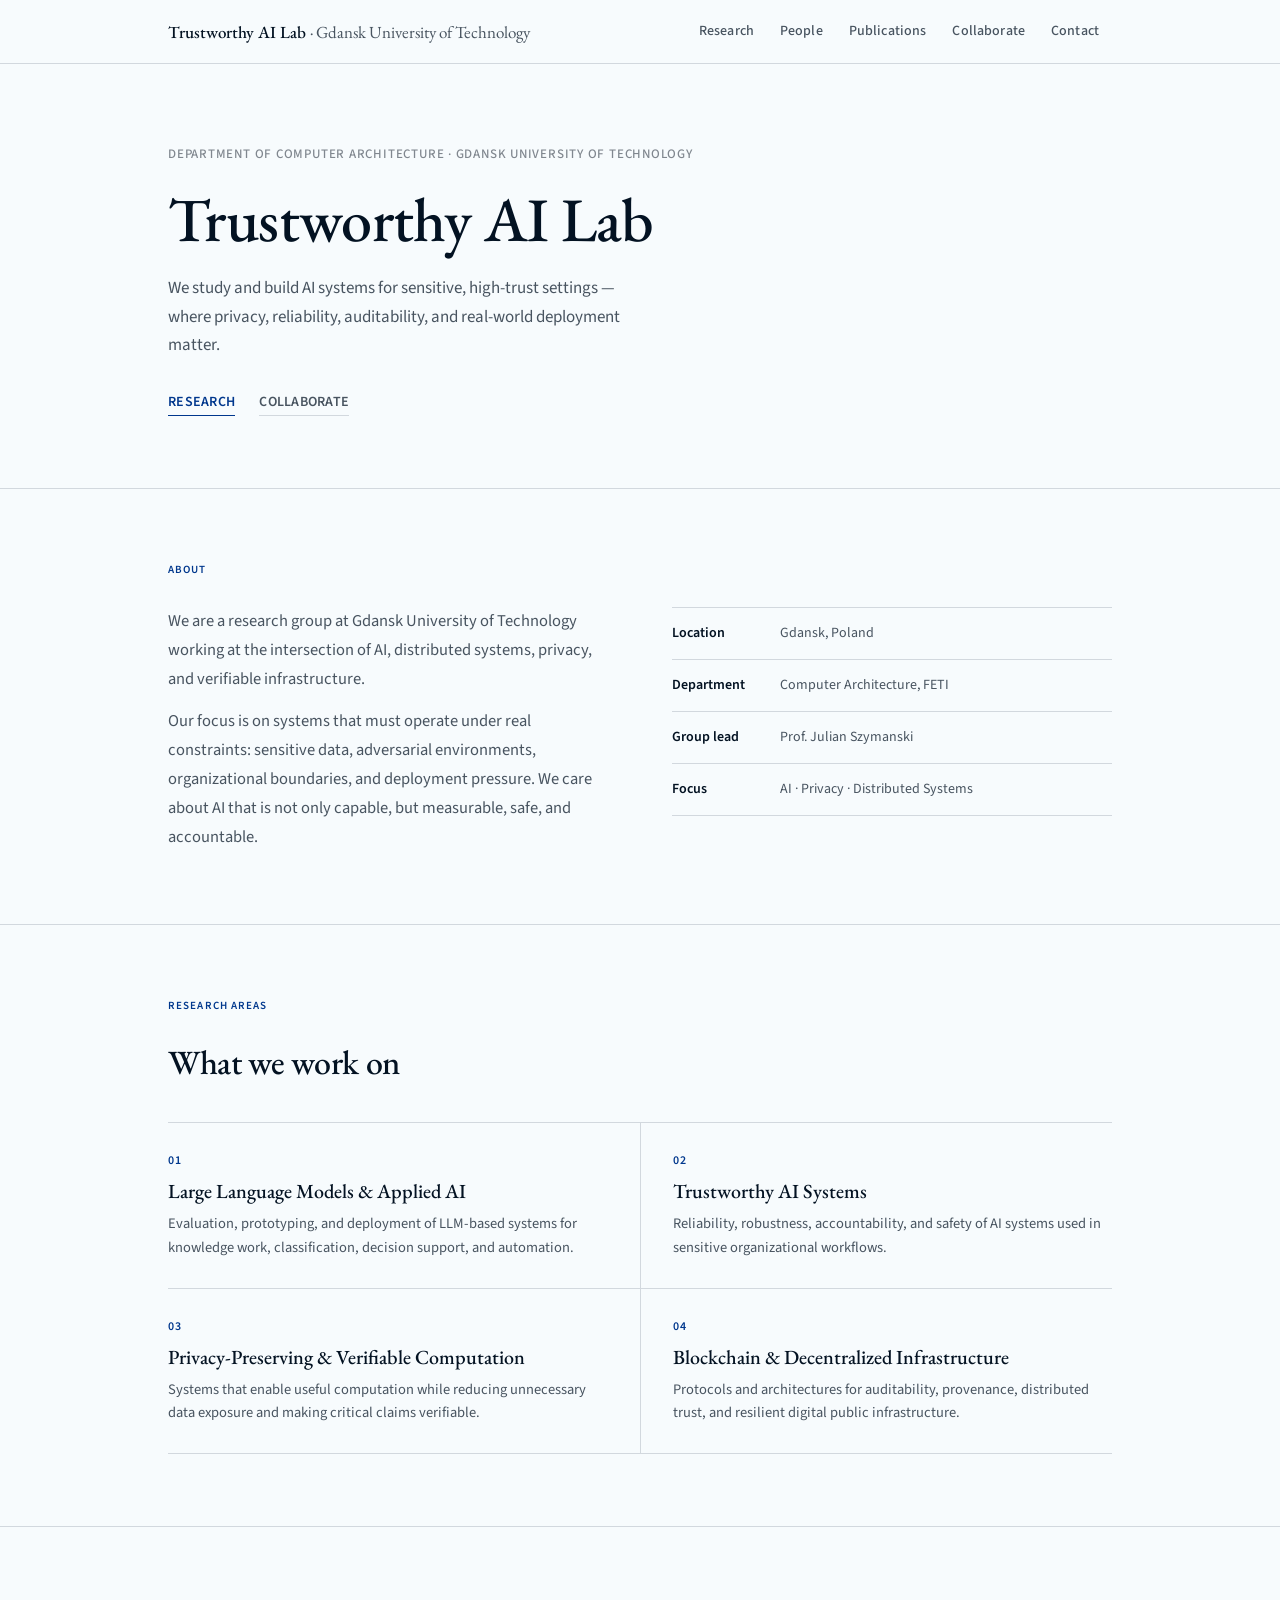
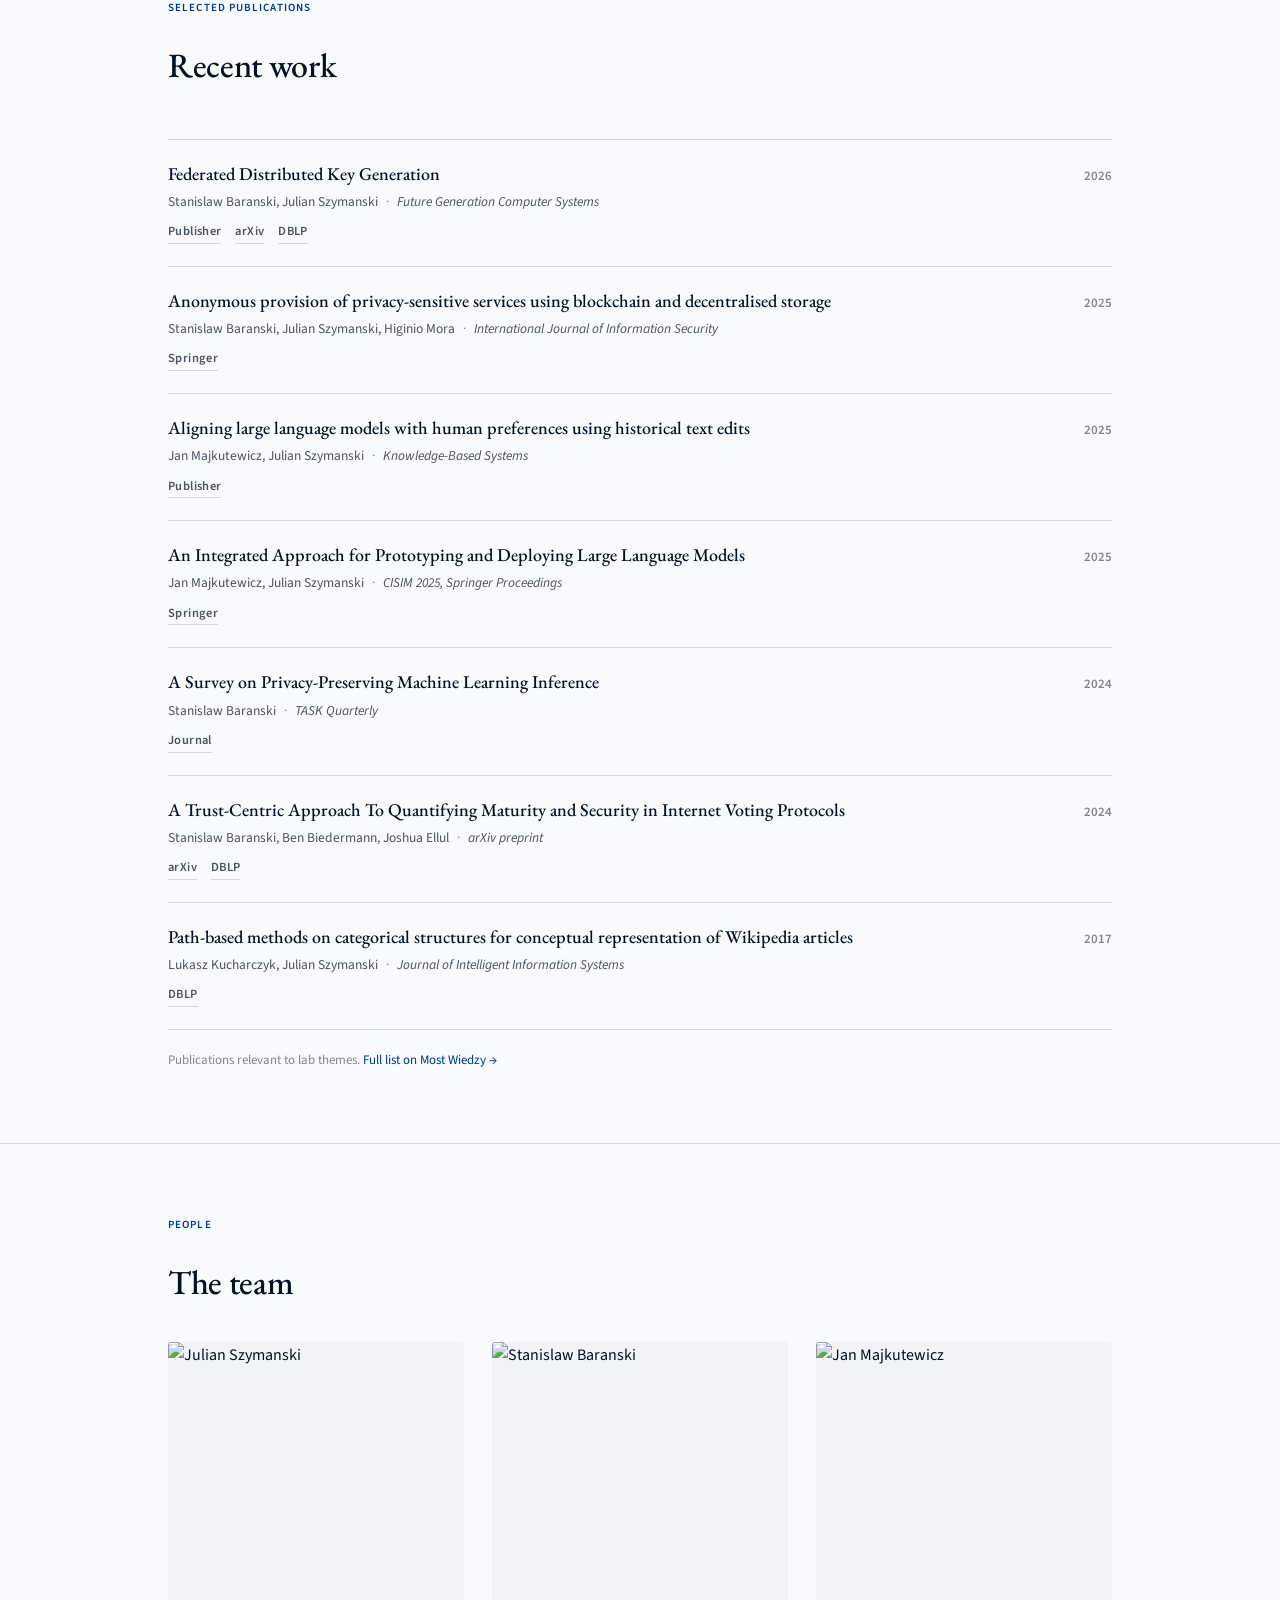
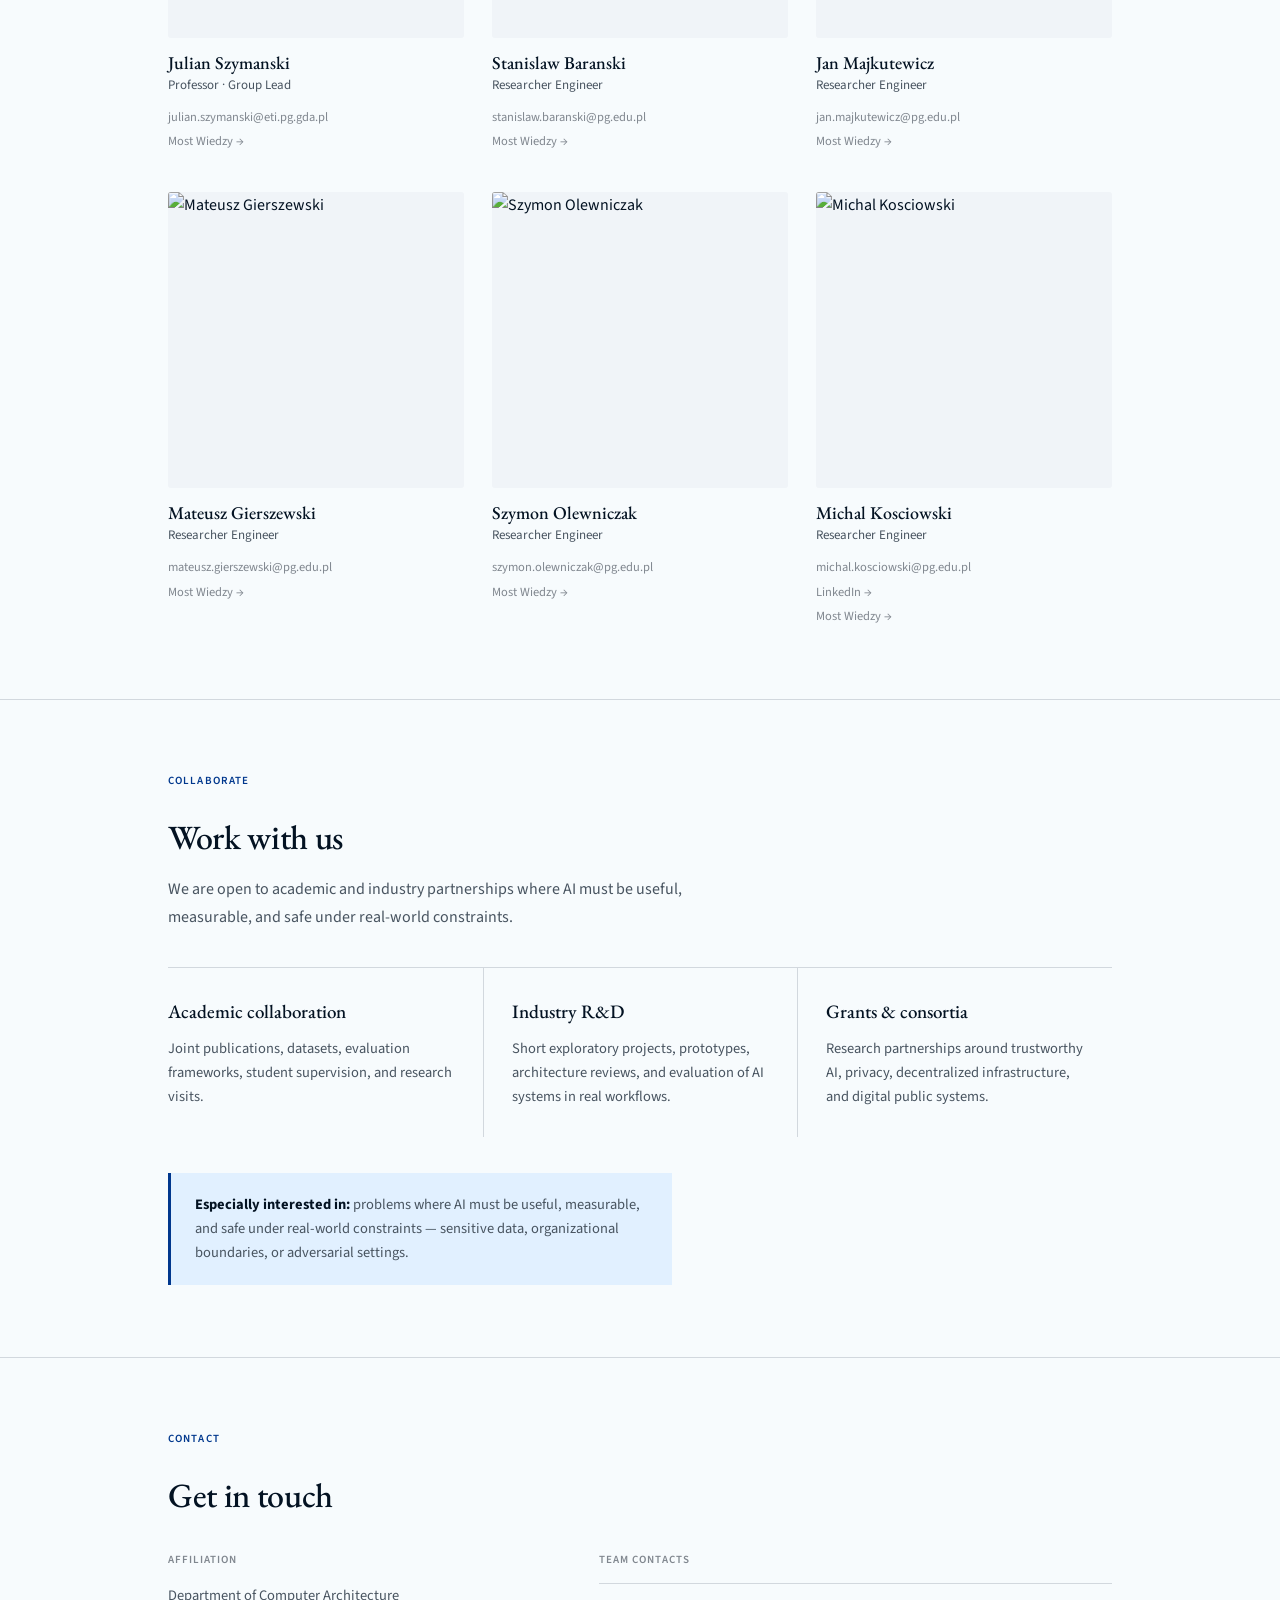
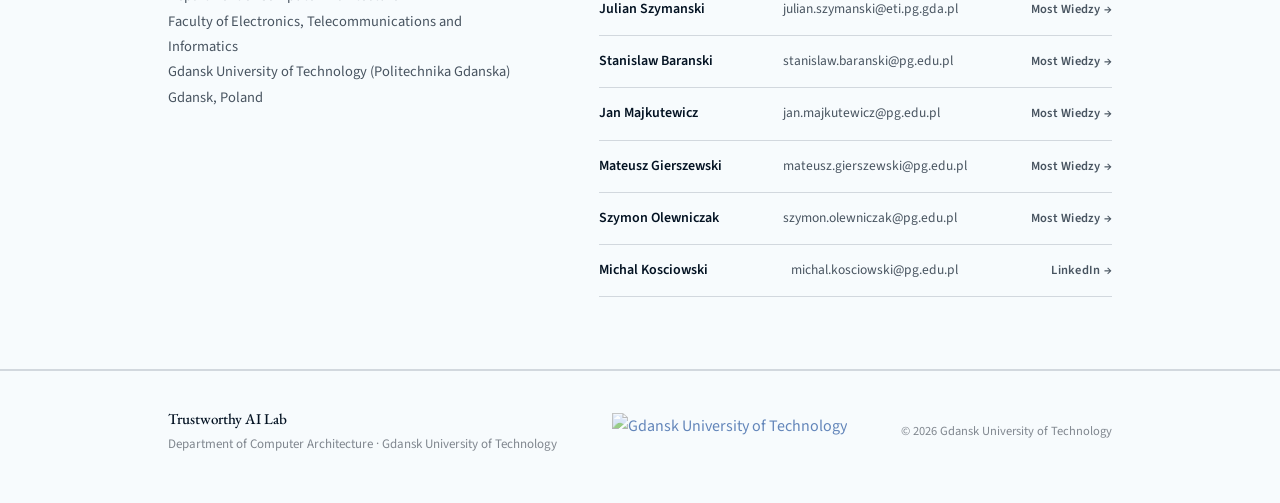
==== index.html @ 1284d983 "MK - added most wiedzy and removed link to toher publications" ====
<!DOCTYPE html>
<html lang="en">
<head>
  <meta charset="utf-8" />
  <meta name="viewport" content="width=device-width, initial-scale=1" />
  <title>Trustworthy AI Lab — Gdansk University of Technology</title>
  <meta name="description" content="Trustworthy AI Lab at Gdansk University of Technology. Research in trustworthy AI systems, large language models, privacy-preserving computation, and decentralized infrastructure." />
  <link rel="preconnect" href="https://fonts.googleapis.com" />
  <link rel="preconnect" href="https://fonts.gstatic.com" crossorigin />
  <link href="https://fonts.googleapis.com/css2?family=EB+Garamond:ital,wght@0,400;0,500;0,600;1,400&family=Source+Sans+3:wght@400;500;600&display=swap" rel="stylesheet" />
  <style>
    :root {
      --bg:        oklch(98.5% 0.005 245);
      --bg-alt:    oklch(96.5% 0.007 245);
      --text:      oklch(18%  0.04  250);
      --muted:     oklch(44%  0.025 250);
      --faint:     oklch(62%  0.015 250);
      --rule:      oklch(88%  0.010 245);
      --accent:    oklch(36%  0.16  255);
      --accent-lt: oklch(95%  0.03  255);
      --serif:  'EB Garamond', Georgia, serif;
      --sans:   'Source Sans 3', system-ui, sans-serif;
      --max-w: 1040px;
      --pad-x: clamp(20px, 5vw, 48px);
      --sec-gap: 72px;
    }
    *, *::before, *::after { box-sizing: border-box; margin: 0; padding: 0; }
    html { scroll-behavior: smooth; }
    body {
      font-family: var(--sans);
      font-size: 16px;
      line-height: 1.65;
      color: var(--text);
      background: var(--bg);
      -webkit-font-smoothing: antialiased;
    }
    img { display: block; max-width: 100%; }
    a { color: var(--accent); text-decoration: none; }
    a:hover { text-decoration: underline; text-underline-offset: 3px; }

    .wrap {
      max-width: var(--max-w);
      margin: 0 auto;
      padding: 0 var(--pad-x);
    }

    /* NAV */
    .site-nav {
      position: sticky;
      top: 0;
      z-index: 100;
      background: color-mix(in oklch, var(--bg) 92%, transparent);
      backdrop-filter: blur(8px);
      border-bottom: 1px solid var(--rule);
    }
    .site-nav .wrap {
      display: flex;
      align-items: center;
      justify-content: space-between;
      padding-top: 14px;
      padding-bottom: 14px;
      gap: 24px;
    }
    .nav-brand {
      font-family: var(--serif);
      font-size: 17px;
      font-weight: 500;
      color: var(--text);
      white-space: nowrap;
      flex-shrink: 0;
    }
    .nav-brand span { color: var(--muted); font-weight: 400; }
    .nav-links {
      display: flex;
      gap: 0;
      list-style: none;
    }
    .nav-links a {
      font-size: 14px;
      font-weight: 500;
      color: var(--muted);
      padding: 6px 13px;
      display: block;
      letter-spacing: 0.01em;
      transition: color 0.1s;
    }
    .nav-links a:hover { color: var(--text); text-decoration: none; }
    @media (max-width: 720px) { .nav-links { display: none; } }

    /* HERO */
    .hero {
      padding: 80px 0 72px;
      border-bottom: 1px solid var(--rule);
    }
    .hero-affil {
      font-size: 13px;
      font-weight: 500;
      letter-spacing: 0.06em;
      text-transform: uppercase;
      color: var(--faint);
      margin-bottom: 20px;
    }
    .hero-title {
      font-family: var(--serif);
      font-size: clamp(38px, 5.5vw, 62px);
      font-weight: 500;
      line-height: 1.08;
      letter-spacing: -0.01em;
      color: var(--text);
      margin-bottom: 22px;
      max-width: 16ch;
    }
    .hero-sub {
      font-size: 17px;
      line-height: 1.65;
      color: var(--muted);
      max-width: 58ch;
      margin-bottom: 32px;
    }
    .hero-cta { display: flex; gap: 24px; align-items: center; flex-wrap: wrap; }
    .cta-link {
      font-size: 14px;
      font-weight: 600;
      letter-spacing: 0.02em;
      color: var(--accent);
      text-transform: uppercase;
      border-bottom: 1.5px solid var(--accent);
      padding-bottom: 1px;
      transition: opacity 0.1s;
    }
    .cta-link:hover { opacity: 0.7; text-decoration: none; }
    .cta-link.secondary { color: var(--muted); border-color: var(--rule); }
    .cta-link.secondary:hover { color: var(--text); opacity: 1; }

    /* SECTIONS */
    section { padding: var(--sec-gap) 0; border-bottom: 1px solid var(--rule); }
    .section-label {
      font-size: 11px;
      font-weight: 600;
      letter-spacing: 0.10em;
      text-transform: uppercase;
      color: var(--accent);
      margin-bottom: 28px;
    }
    h2 {
      font-family: var(--serif);
      font-size: clamp(26px, 3vw, 34px);
      font-weight: 500;
      line-height: 1.15;
      letter-spacing: -0.01em;
      color: var(--text);
      margin-bottom: 18px;
    }
    .section-body {
      font-size: 16px;
      color: var(--muted);
      max-width: 66ch;
      line-height: 1.75;
    }

    /* ABOUT */
    .about-grid {
      display: grid;
      grid-template-columns: 1fr 1fr;
      gap: 48px 64px;
      align-items: start;
    }
    @media (max-width: 680px) { .about-grid { grid-template-columns: 1fr; gap: 32px; } }
    .about-text p { font-size: 16.5px; line-height: 1.75; color: var(--muted); }
    .about-text p + p { margin-top: 14px; }
    .about-meta-item {
      padding: 14px 0;
      border-top: 1px solid var(--rule);
      font-size: 14px;
      color: var(--muted);
      display: flex;
      gap: 12px;
    }
    .about-meta-item:last-child { border-bottom: 1px solid var(--rule); }
    .about-meta-label { font-weight: 600; color: var(--text); min-width: 96px; flex-shrink: 0; }

    /* RESEARCH */
    .research-areas {
      display: grid;
      grid-template-columns: 1fr 1fr;
      gap: 0;
      margin-top: 40px;
      border-top: 1px solid var(--rule);
    }
    @media (max-width: 640px) { .research-areas { grid-template-columns: 1fr; } }
    .area-item {
      padding: 28px 32px 28px 0;
      border-bottom: 1px solid var(--rule);
    }
    .research-areas .area-item:nth-child(even) {
      padding-left: 32px;
      padding-right: 0;
      border-left: 1px solid var(--rule);
    }
    @media (max-width: 640px) {
      .research-areas .area-item:nth-child(even) { padding-left: 0; border-left: none; }
    }
    .area-num { font-size: 12px; font-weight: 600; color: var(--accent); letter-spacing: 0.06em; margin-bottom: 8px; }
    .area-title {
      font-family: var(--serif);
      font-size: 20px;
      font-weight: 500;
      color: var(--text);
      margin-bottom: 8px;
      line-height: 1.25;
    }
    .area-desc { font-size: 14.5px; color: var(--muted); line-height: 1.65; }

    /* PUBLICATIONS */
    .pub-header {
      display: flex;
      align-items: baseline;
      justify-content: space-between;
      gap: 16px;
      margin-bottom: 36px;
      flex-wrap: wrap;
    }
    .pub-view-all { font-size: 13px; font-weight: 600; color: var(--accent); letter-spacing: 0.02em; white-space: nowrap; }
    .pub-list { list-style: none; }
    .pub-entry {
      padding: 22px 0;
      border-top: 1px solid var(--rule);
      display: grid;
      grid-template-columns: 1fr auto;
      gap: 12px 32px;
      align-items: start;
    }
    .pub-entry:last-child { border-bottom: 1px solid var(--rule); }
    .pub-title-link {
      font-family: var(--serif);
      font-size: 18px;
      font-weight: 500;
      color: var(--text);
      line-height: 1.35;
      display: block;
      margin-bottom: 5px;
    }
    .pub-title-link:hover { color: var(--accent); text-decoration: none; }
    .pub-meta { font-size: 13.5px; color: var(--muted); margin-bottom: 8px; }
    .pub-venue { font-style: italic; }
    .pub-sep { margin: 0 5px; color: var(--faint); }
    .pub-links-row { display: flex; gap: 14px; flex-wrap: wrap; }
    .pub-link {
      font-size: 12.5px;
      font-weight: 600;
      color: var(--muted);
      letter-spacing: 0.03em;
      border-bottom: 1px solid var(--rule);
      padding-bottom: 1px;
      transition: color 0.1s, border-color 0.1s;
    }
    .pub-link:hover { color: var(--accent); border-color: var(--accent); text-decoration: none; }
    .pub-year-text { font-size: 13px; font-weight: 600; color: var(--faint); }
    @media (max-width: 600px) { .pub-entry { grid-template-columns: 1fr; } .pub-year-col { display: none; } }
    .pub-note { margin-top: 20px; font-size: 13px; color: var(--faint); }

    /* PEOPLE */
    .people-grid {
      display: grid;
      grid-template-columns: repeat(3, 1fr);
      gap: 40px 28px;
      margin-top: 40px;
    }
    @media (max-width: 840px) { .people-grid { grid-template-columns: 1fr 1fr; } }
    @media (max-width: 480px) { .people-grid { grid-template-columns: 1fr 1fr; gap: 24px 16px; } }
    .person-photo {
      width: 100%;
      aspect-ratio: 1 / 1;
      object-fit: cover;
      object-position: top center;
      border-radius: 3px;
      margin-bottom: 14px;
      background: var(--bg-alt);
    }
    .person-name { font-family: var(--serif); font-size: 18px; font-weight: 500; color: var(--text); margin-bottom: 2px; line-height: 1.2; }
    .person-role { font-size: 13px; color: var(--muted); margin-bottom: 10px; }
    .person-links { display: flex; flex-direction: column; gap: 4px; }
    .person-links a { font-size: 12.5px; color: var(--faint); display: block; transition: color 0.1s; }
    .person-links a:hover { color: var(--accent); text-decoration: none; }

    /* COLLABORATE */
    .collab-modes {
      display: grid;
      grid-template-columns: 1fr 1fr 1fr;
      gap: 0;
      margin-top: 36px;
      border-top: 1px solid var(--rule);
    }
    @media (max-width: 700px) { .collab-modes { grid-template-columns: 1fr; } }
    .collab-mode { padding: 28px 28px 28px 0; }
    .collab-modes .collab-mode:not(:first-child) { padding-left: 28px; border-left: 1px solid var(--rule); }
    @media (max-width: 700px) {
      .collab-modes .collab-mode:not(:first-child) { padding-left: 0; border-left: none; border-top: 1px solid var(--rule); }
    }
    .collab-mode-title { font-family: var(--serif); font-size: 19px; font-weight: 500; color: var(--text); margin-bottom: 10px; }
    .collab-mode-desc { font-size: 14.5px; color: var(--muted); line-height: 1.65; }
    .collab-note {
      margin-top: 36px;
      padding: 20px 24px;
      background: var(--accent-lt);
      border-left: 3px solid var(--accent);
      font-size: 14.5px;
      color: var(--muted);
      line-height: 1.65;
      max-width: 72ch;
    }
    .collab-note strong { color: var(--text); }

    /* CONTACT */
    .contact-layout {
      display: grid;
      grid-template-columns: 1fr 1.4fr;
      gap: 48px 64px;
      margin-top: 36px;
      align-items: start;
    }
    @media (max-width: 760px) { .contact-layout { grid-template-columns: 1fr; gap: 36px; } }
    .contact-block + .contact-block { margin-top: 28px; }
    .contact-label { font-size: 11px; font-weight: 600; letter-spacing: 0.09em; text-transform: uppercase; color: var(--faint); margin-bottom: 14px; }
    .contact-address { font-size: 14.5px; color: var(--muted); line-height: 1.75; }
    .people-contact-list { list-style: none; }
    .people-contact-list li {
      padding: 14px 0;
      border-top: 1px solid var(--rule);
      display: grid;
      grid-template-columns: minmax(160px, 1fr) 1.4fr auto;
      gap: 8px 24px;
      align-items: baseline;
    }
    .people-contact-list li:last-child { border-bottom: 1px solid var(--rule); }
    .pc-name { font-weight: 600; color: var(--text); font-size: 14px; }
    .pc-email { color: var(--muted); font-size: 13.5px; }
    .pc-profile { font-size: 12.5px; font-weight: 600; color: var(--muted); letter-spacing: 0.02em; white-space: nowrap; }
    .pc-profile:hover { color: var(--accent); }
    .pc-email-empty { color: var(--faint); font-size: 13px; font-style: italic; }
    @media (max-width: 600px) {
      .people-contact-list li { grid-template-columns: 1fr; gap: 4px; }
    }

    /* FOOTER */
    footer { padding: 36px 0 48px; border-top: 1px solid var(--rule); }
    .footer-inner { display: flex; align-items: center; justify-content: space-between; gap: 24px; flex-wrap: wrap; }
    .footer-name { font-family: var(--serif); font-size: 15px; font-weight: 500; color: var(--text); }
    .footer-dept { font-size: 13px; color: var(--faint); margin-top: 2px; }
    .footer-logo { height: 36px; width: auto; opacity: 0.6; transition: opacity 0.15s; }
    .footer-logo:hover { opacity: 0.9; }
    .footer-copy { font-size: 12.5px; color: var(--faint); }
  </style>
</head>
<body>

  <nav class="site-nav" aria-label="Primary navigation">
    <div class="wrap">
      <div class="nav-brand">Trustworthy AI Lab <span>&middot; Gdansk University of Technology</span></div>
      <ul class="nav-links" role="list">
        <li><a href="#research">Research</a></li>
        <li><a href="#people">People</a></li>
        <li><a href="#publications">Publications</a></li>
        <li><a href="#collaborate">Collaborate</a></li>
        <li><a href="#contact">Contact</a></li>
      </ul>
    </div>
  </nav>

  <header class="hero">
    <div class="wrap">
      <p class="hero-affil">Department of Computer Architecture &middot; Gdansk University of Technology</p>
      <h1 class="hero-title">Trustworthy AI Lab</h1>
      <p class="hero-sub">We study and build AI systems for sensitive, high-trust settings &mdash; where privacy, reliability, auditability, and real-world deployment matter.</p>
      <div class="hero-cta">
        <a class="cta-link" href="#research">Research</a>
        <a class="cta-link secondary" href="#collaborate">Collaborate</a>
      </div>
    </div>
  </header>

  <main>

    <section id="about">
      <div class="wrap">
        <p class="section-label">About</p>
        <div class="about-grid">
          <div class="about-text">
            <p>We are a research group at Gdansk University of Technology working at the intersection of AI, distributed systems, privacy, and verifiable infrastructure.</p>
            <p>Our focus is on systems that must operate under real constraints: sensitive data, adversarial environments, organizational boundaries, and deployment pressure. We care about AI that is not only capable, but measurable, safe, and accountable.</p>
          </div>
          <div class="about-meta">
            <div class="about-meta-item">
              <span class="about-meta-label">Location</span>
              <span>Gdansk, Poland</span>
            </div>
            <div class="about-meta-item">
              <span class="about-meta-label">Department</span>
              <span>Computer Architecture, FETI</span>
            </div>
            <div class="about-meta-item">
              <span class="about-meta-label">Group lead</span>
              <span>Prof. Julian Szymanski</span>
            </div>
            <div class="about-meta-item">
              <span class="about-meta-label">Focus</span>
              <span>AI &middot; Privacy &middot; Distributed Systems</span>
            </div>
          </div>
        </div>
      </div>
    </section>

    <section id="research">
      <div class="wrap">
        <p class="section-label">Research Areas</p>
        <h2>What we work on</h2>
        <div class="research-areas">
          <div class="area-item">
            <div class="area-num">01</div>
            <div class="area-title">Large Language Models &amp; Applied AI</div>
            <p class="area-desc">Evaluation, prototyping, and deployment of LLM-based systems for knowledge work, classification, decision support, and automation.</p>
          </div>
          <div class="area-item">
            <div class="area-num">02</div>
            <div class="area-title">Trustworthy AI Systems</div>
            <p class="area-desc">Reliability, robustness, accountability, and safety of AI systems used in sensitive organizational workflows.</p>
          </div>
          <div class="area-item">
            <div class="area-num">03</div>
            <div class="area-title">Privacy-Preserving &amp; Verifiable Computation</div>
            <p class="area-desc">Systems that enable useful computation while reducing unnecessary data exposure and making critical claims verifiable.</p>
          </div>
          <div class="area-item">
            <div class="area-num">04</div>
            <div class="area-title">Blockchain &amp; Decentralized Infrastructure</div>
            <p class="area-desc">Protocols and architectures for auditability, provenance, distributed trust, and resilient digital public infrastructure.</p>
          </div>
        </div>
      </div>
    </section>

    <section id="publications">
      <div class="wrap">
        <p class="section-label">Selected Publications</p>
        <div class="pub-header">
          <h2>Recent work</h2>
          <!-- <a class="pub-view-all" href="https://mostwiedzy.pl/pl/julian-szymanski,14636-1" target="_blank" rel="noopener">View all publications &rarr;</a> -->
        </div>
        <ul class="pub-list" role="list">
          <li class="pub-entry">
            <div>
              <a class="pub-title-link" href="https://www.sciencedirect.com/science/article/pii/S0167739X25005205" target="_blank" rel="noopener">Federated Distributed Key Generation</a>
              <p class="pub-meta">
                <span>Stanislaw Baranski, Julian Szymanski</span>
                <span class="pub-sep">&middot;</span>
                <span class="pub-venue">Future Generation Computer Systems</span>
              </p>
              <div class="pub-links-row">
                <a class="pub-link" href="https://www.sciencedirect.com/science/article/pii/S0167739X25005205" target="_blank" rel="noopener">Publisher</a>
                <a class="pub-link" href="https://arxiv.org/abs/2502.20835" target="_blank" rel="noopener">arXiv</a>
                <a class="pub-link" href="https://dblp.org/rec/journals/fgcs/BaranskiS26" target="_blank" rel="noopener">DBLP</a>
              </div>
            </div>
            <div class="pub-year-col"><span class="pub-year-text">2026</span></div>
          </li>
          <li class="pub-entry">
            <div>
              <a class="pub-title-link" href="https://link.springer.com/article/10.1007/s10207-025-01052-w" target="_blank" rel="noopener">Anonymous provision of privacy-sensitive services using blockchain and decentralised storage</a>
              <p class="pub-meta">
                <span>Stanislaw Baranski, Julian Szymanski, Higinio Mora</span>
                <span class="pub-sep">&middot;</span>
                <span class="pub-venue">International Journal of Information Security</span>
              </p>
              <div class="pub-links-row">
                <a class="pub-link" href="https://link.springer.com/article/10.1007/s10207-025-01052-w" target="_blank" rel="noopener">Springer</a>
              </div>
            </div>
            <div class="pub-year-col"><span class="pub-year-text">2025</span></div>
          </li>
          <li class="pub-entry">
            <div>
              <a class="pub-title-link" href="https://www.sciencedirect.com/science/article/pii/S0950705125006124" target="_blank" rel="noopener">Aligning large language models with human preferences using historical text edits</a>
              <p class="pub-meta">
                <span>Jan Majkutewicz, Julian Szymanski</span>
                <span class="pub-sep">&middot;</span>
                <span class="pub-venue">Knowledge-Based Systems</span>
              </p>
              <div class="pub-links-row">
                <a class="pub-link" href="https://www.sciencedirect.com/science/article/pii/S0950705125006124" target="_blank" rel="noopener">Publisher</a>
              </div>
            </div>
            <div class="pub-year-col"><span class="pub-year-text">2025</span></div>
          </li>
          <li class="pub-entry">
            <div>
              <a class="pub-title-link" href="https://link.springer.com/book/10.1007/978-3-032-02406-0" target="_blank" rel="noopener">An Integrated Approach for Prototyping and Deploying Large Language Models</a>
              <p class="pub-meta">
                <span>Jan Majkutewicz, Julian Szymanski</span>
                <span class="pub-sep">&middot;</span>
                <span class="pub-venue">CISIM 2025, Springer Proceedings</span>
              </p>
              <div class="pub-links-row">
                <a class="pub-link" href="https://link.springer.com/book/10.1007/978-3-032-02406-0" target="_blank" rel="noopener">Springer</a>
              </div>
            </div>
            <div class="pub-year-col"><span class="pub-year-text">2025</span></div>
          </li>
          <li class="pub-entry">
            <div>
              <a class="pub-title-link" href="https://journal.mostwiedzy.pl/TASKQuarterly/article/view/3534" target="_blank" rel="noopener">A Survey on Privacy-Preserving Machine Learning Inference</a>
              <p class="pub-meta">
                <span>Stanislaw Baranski</span>
                <span class="pub-sep">&middot;</span>
                <span class="pub-venue">TASK Quarterly</span>
              </p>
              <div class="pub-links-row">
                <a class="pub-link" href="https://journal.mostwiedzy.pl/TASKQuarterly/article/view/3534" target="_blank" rel="noopener">Journal</a>
              </div>
            </div>
            <div class="pub-year-col"><span class="pub-year-text">2024</span></div>
          </li>
          <li class="pub-entry">
            <div>
              <a class="pub-title-link" href="https://arxiv.org/abs/2412.10611" target="_blank" rel="noopener">A Trust-Centric Approach To Quantifying Maturity and Security in Internet Voting Protocols</a>
              <p class="pub-meta">
                <span>Stanislaw Baranski, Ben Biedermann, Joshua Ellul</span>
                <span class="pub-sep">&middot;</span>
                <span class="pub-venue">arXiv preprint</span>
              </p>
              <div class="pub-links-row">
                <a class="pub-link" href="https://arxiv.org/abs/2412.10611" target="_blank" rel="noopener">arXiv</a>
                <a class="pub-link" href="https://dblp.org/rec/journals/corr/abs-2412-10611" target="_blank" rel="noopener">DBLP</a>
              </div>
            </div>
            <div class="pub-year-col"><span class="pub-year-text">2024</span></div>
          </li>
          <li class="pub-entry">
            <div>
              <a class="pub-title-link" href="https://dblp.org/pid/40/1153.html" target="_blank" rel="noopener">Path-based methods on categorical structures for conceptual representation of Wikipedia articles</a>
              <p class="pub-meta">
                <span>Lukasz Kucharczyk, Julian Szymanski</span>
                <span class="pub-sep">&middot;</span>
                <span class="pub-venue">Journal of Intelligent Information Systems</span>
              </p>
              <div class="pub-links-row">
                <a class="pub-link" href="https://dblp.org/pid/40/1153.html" target="_blank" rel="noopener">DBLP</a>
              </div>
            </div>
            <div class="pub-year-col"><span class="pub-year-text">2017</span></div>
          </li>
        </ul>
        <p class="pub-note">Publications relevant to lab themes. <a href="https://mostwiedzy.pl/pl/julian-szymanski,14636-1" target="_blank" rel="noopener">Full list on Most Wiedzy &rarr;</a></p>
      </div>
    </section>

    <section id="people">
      <div class="wrap">
        <p class="section-label">People</p>
        <h2>The team</h2>
        <div class="people-grid">
          <div class="person-card">
            <img class="person-photo" src="https://julian.eti.pg.gda.pl/images/js2.JPG" alt="Julian Szymanski" loading="lazy" />
            <div class="person-name">Julian Szymanski</div>
            <div class="person-role">Professor &middot; Group Lead</div>
            <div class="person-links">
              <a href="mailto:julian.szymanski@eti.pg.gda.pl">julian.szymanski@eti.pg.gda.pl</a>
              <a href="https://mostwiedzy.pl/pl/julian-szymanski,14636-1" target="_blank" rel="noopener">Most Wiedzy &rarr;</a>
            </div>
          </div>
          <div class="person-card">
            <img class="person-photo" src="https://stan.bar/avatar-professional.jpg" alt="Stanislaw Baranski" loading="lazy" />
            <div class="person-name">Stanislaw Baranski</div>
            <div class="person-role">Researcher Engineer</div>
            <div class="person-links">
              <a href="mailto:stanislaw.baranski@pg.edu.pl">stanislaw.baranski@pg.edu.pl</a>
              <a href="https://mostwiedzy.pl/pl/stanislaw-baranski,1027556-1" target="_blank" rel="noopener">Most Wiedzy &rarr;</a>
            </div>
          </div>
          <div class="person-card">
            <img class="person-photo" src="https://podyplomowe.zie.pg.edu.pl/wp-content/uploads/2021/10/1695669846151.jpg" alt="Jan Majkutewicz" loading="lazy" />
            <div class="person-name">Jan Majkutewicz</div>
            <div class="person-role">Researcher Engineer</div>
            <div class="person-links">
              <a href="mailto:jan.majkutewicz@pg.edu.pl">jan.majkutewicz@pg.edu.pl</a>
              <a href="https://mostwiedzy.pl/pl/jan-majkutewicz,966564-1" target="_blank" rel="noopener">Most Wiedzy &rarr;</a>
            </div>
          </div>
          <div class="person-card">
            <img class="person-photo" src="https://z3x.io/media/mateusz_gierszewski.jpg" alt="Mateusz Gierszewski" loading="lazy" />
            <div class="person-name">Mateusz Gierszewski</div>
            <div class="person-role">Researcher Engineer</div>
            <div class="person-links">
              <a href="mailto:mateusz.gierszewski@pg.edu.pl">mateusz.gierszewski@pg.edu.pl</a>
              <a href="https://mostwiedzy.pl/pl/mateusz-gierszewski,1120440-1" target="_blank" rel="noopener">Most Wiedzy &rarr;</a>
            </div>
          </div>
          <div class="person-card">
            <img class="person-photo" src="https://mostwiedzy.pl/assets/Szymon-Olewniczak,902337-1/photo.png" alt="Szymon Olewniczak" loading="lazy" />
            <div class="person-name">Szymon Olewniczak</div>
            <div class="person-role">Researcher Engineer</div>
            <div class="person-links">
              <a href="mailto:szymon.olewniczak@pg.edu.pl">szymon.olewniczak@pg.edu.pl</a>
              <a href="https://mostwiedzy.pl/pl/szymon-olewniczak,902337-1" target="_blank" rel="noopener">Most Wiedzy &rarr;</a>
            </div>
          </div>
          <div class="person-card">
            <img class="person-photo" src="https://mostwiedzy.pl/assets/Micha%C5%82-Ko%C5%9Bciowski,145365-1/photo.png" alt="Michal Kosciowski" loading="lazy" />
            <div class="person-name">Michal Kosciowski</div>
            <div class="person-role">Researcher Engineer</div>
            <div class="person-links">
              <a href="mailto:michal.kosciowski@pg.edu.pl">michal.kosciowski@pg.edu.pl</a>
              <a href="https://www.linkedin.com/in/michal-kosciowski-84b4bb27/" target="_blank" rel="noopener">LinkedIn &rarr;</a>
              <a href="https://mostwiedzy.pl/pl/michal-kosciowski,145365-1" target="_blank" rel="noopener">Most Wiedzy &rarr;</a>
            </div>
          </div>
        </div>
      </div>
    </section>

    <section id="collaborate">
      <div class="wrap">
        <p class="section-label">Collaborate</p>
        <h2>Work with us</h2>
        <p class="section-body">We are open to academic and industry partnerships where AI must be useful, measurable, and safe under real-world constraints.</p>
        <div class="collab-modes">
          <div class="collab-mode">
            <div class="collab-mode-title">Academic collaboration</div>
            <p class="collab-mode-desc">Joint publications, datasets, evaluation frameworks, student supervision, and research visits.</p>
          </div>
          <div class="collab-mode">
            <div class="collab-mode-title">Industry R&amp;D</div>
            <p class="collab-mode-desc">Short exploratory projects, prototypes, architecture reviews, and evaluation of AI systems in real workflows.</p>
          </div>
          <div class="collab-mode">
            <div class="collab-mode-title">Grants &amp; consortia</div>
            <p class="collab-mode-desc">Research partnerships around trustworthy AI, privacy, decentralized infrastructure, and digital public systems.</p>
          </div>
        </div>
        <div class="collab-note">
          <strong>Especially interested in:</strong> problems where AI must be useful, measurable, and safe under real-world constraints &mdash; sensitive data, organizational boundaries, or adversarial settings.
        </div>
      </div>
    </section>

    <section id="contact">
      <div class="wrap">
        <p class="section-label">Contact</p>
        <h2>Get in touch</h2>
        <div class="contact-layout">
          <div>
            <div class="contact-block">
              <p class="contact-label">Affiliation</p>
              <p class="contact-address">
                Department of Computer Architecture<br />
                Faculty of Electronics, Telecommunications and Informatics<br />
                Gdansk University of Technology (Politechnika Gdanska)<br />
                Gdansk, Poland
              </p>
            </div>
          </div>
          <div>
            <p class="contact-label">Team contacts</p>
            <ul class="people-contact-list" role="list">
              <li>
                <span class="pc-name">Julian Szymanski</span>
                <a class="pc-email" href="mailto:julian.szymanski@eti.pg.gda.pl">julian.szymanski@eti.pg.gda.pl</a>
                <a class="pc-profile" href="https://mostwiedzy.pl/pl/julian-szymanski,14636-1" target="_blank" rel="noopener">Most Wiedzy &rarr;</a>
              </li>
              <li>
                <span class="pc-name">Stanislaw Baranski</span>
                <a class="pc-email" href="mailto:stanislaw.baranski@pg.edu.pl">stanislaw.baranski@pg.edu.pl</a>
                <a class="pc-profile" href="https://mostwiedzy.pl/pl/stanislaw-baranski,1027556-1" target="_blank" rel="noopener">Most Wiedzy &rarr;</a>
              </li>
              <li>
                <span class="pc-name">Jan Majkutewicz</span>
                <a class="pc-email" href="mailto:jan.majkutewicz@pg.edu.pl">jan.majkutewicz@pg.edu.pl</a>
                <a class="pc-profile" href="https://mostwiedzy.pl/pl/jan-majkutewicz,966564-1" target="_blank" rel="noopener">Most Wiedzy &rarr;</a>
              </li>
              <li>
                <span class="pc-name">Mateusz Gierszewski</span>
                <a class="pc-email" href="mailto:mateusz.gierszewski@pg.edu.pl">mateusz.gierszewski@pg.edu.pl</a>
                <a class="pc-profile" href="https://mostwiedzy.pl/pl/mateusz-gierszewski,1120440-1" target="_blank" rel="noopener">Most Wiedzy &rarr;</a>
              </li>
              <li>
                <span class="pc-name">Szymon Olewniczak</span>
                <a class="pc-email" href="mailto:szymon.olewniczak@pg.edu.pl">szymon.olewniczak@pg.edu.pl</a>
                <a class="pc-profile" href="https://mostwiedzy.pl/pl/szymon-olewniczak,902337-1" target="_blank" rel="noopener">Most Wiedzy &rarr;</a>
              </li>
              <li>
                <span class="pc-name">Michal Kosciowski</span>
                <a class="pc-email" href="mailto:michal.kosciowski@pg.edu.pl">michal.kosciowski@pg.edu.pl</a>
                <a class="pc-profile" href="https://www.linkedin.com/in/michal-kosciowski-84b4bb27/" target="_blank" rel="noopener">LinkedIn &rarr;</a>
              </li>
            </ul>
        </div>
      </div>
    </section>

  </main>

  <footer>
    <div class="wrap footer-inner">
      <div>
        <div class="footer-name">Trustworthy AI Lab</div>
        <div class="footer-dept">Department of Computer Architecture &middot; Gdansk University of Technology</div>
      </div>
      <a href="https://pg.edu.pl" target="_blank" rel="noopener" aria-label="Gdansk University of Technology">
        <img class="footer-logo" src="https://pg.edu.pl/themes/custom/politechnika_gdanska/images/pg-logotyp-eng.svg" alt="Gdansk University of Technology" />
      </a>
      <p class="footer-copy">&copy; <span id="yr"></span> Gdansk University of Technology</p>
    </div>
  </footer>

  <script>
    document.getElementById('yr').textContent = new Date().getFullYear();
  </script>

</body>
</html>
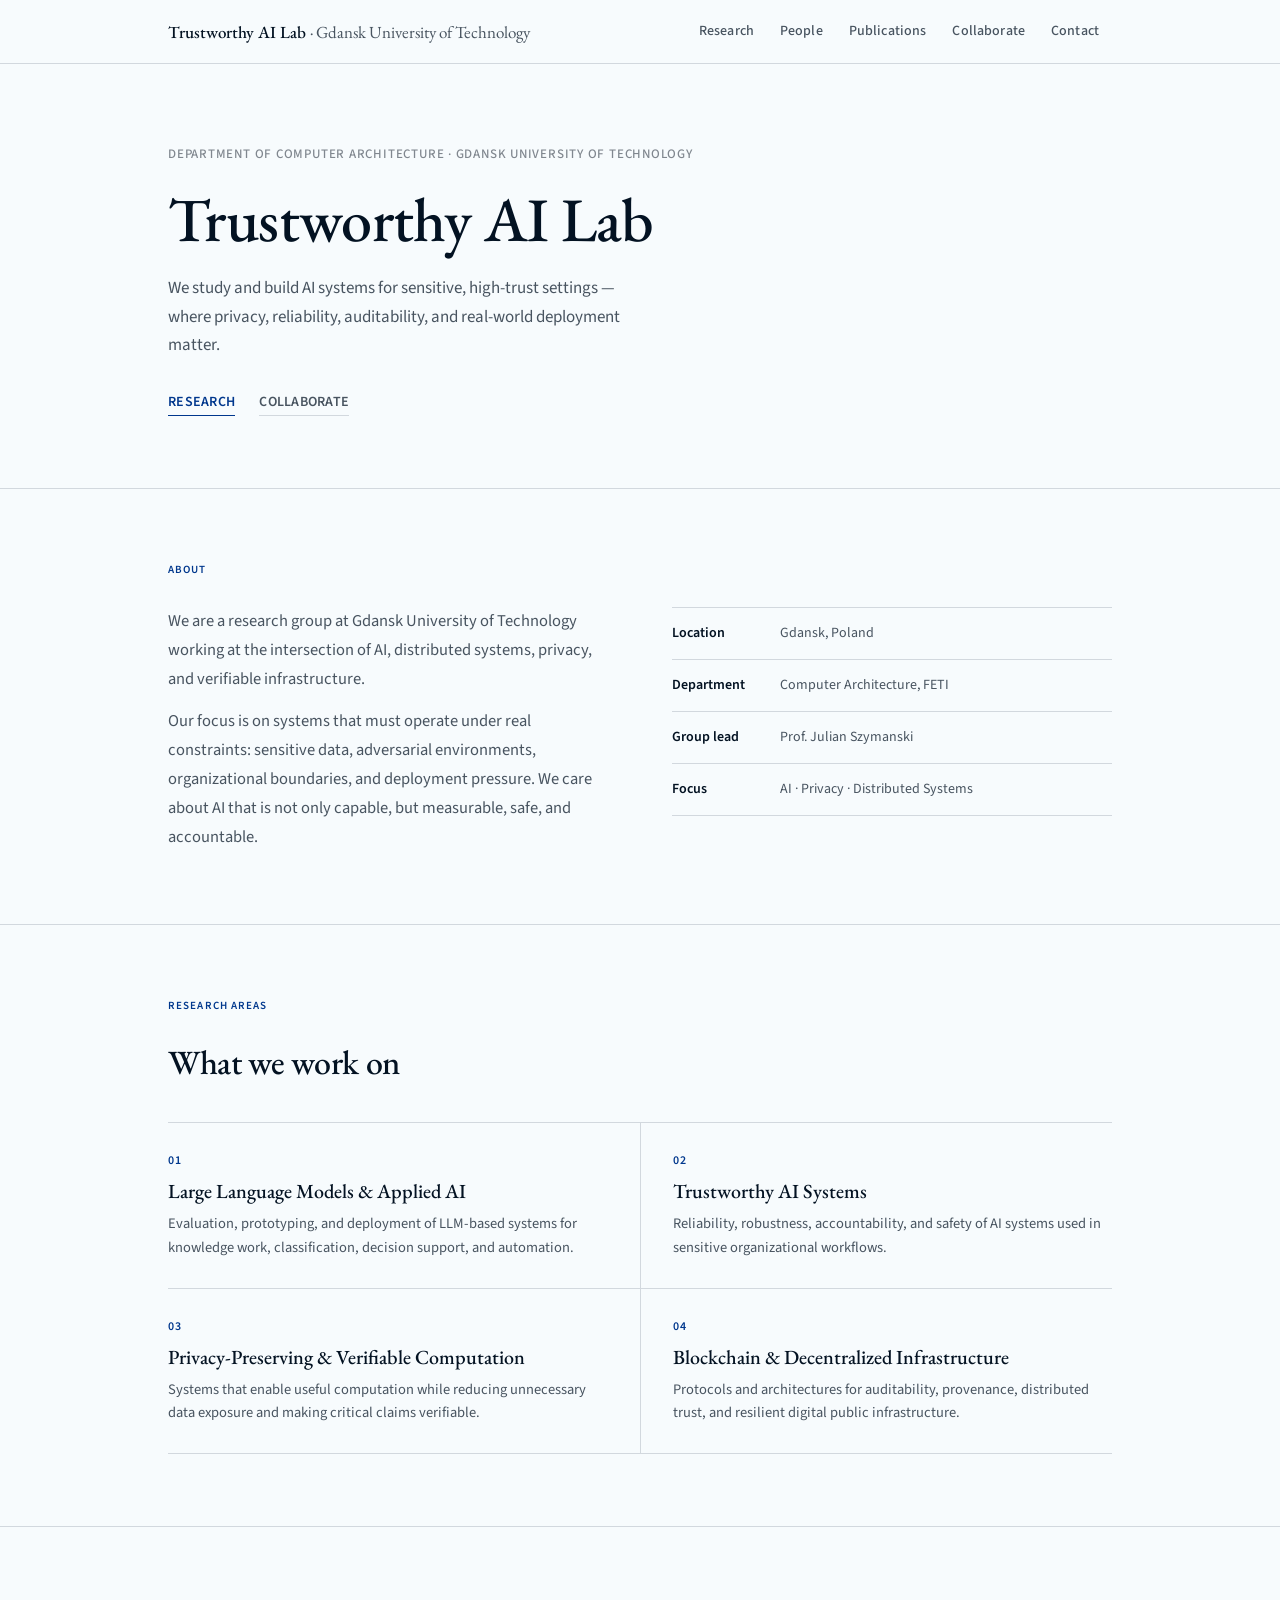
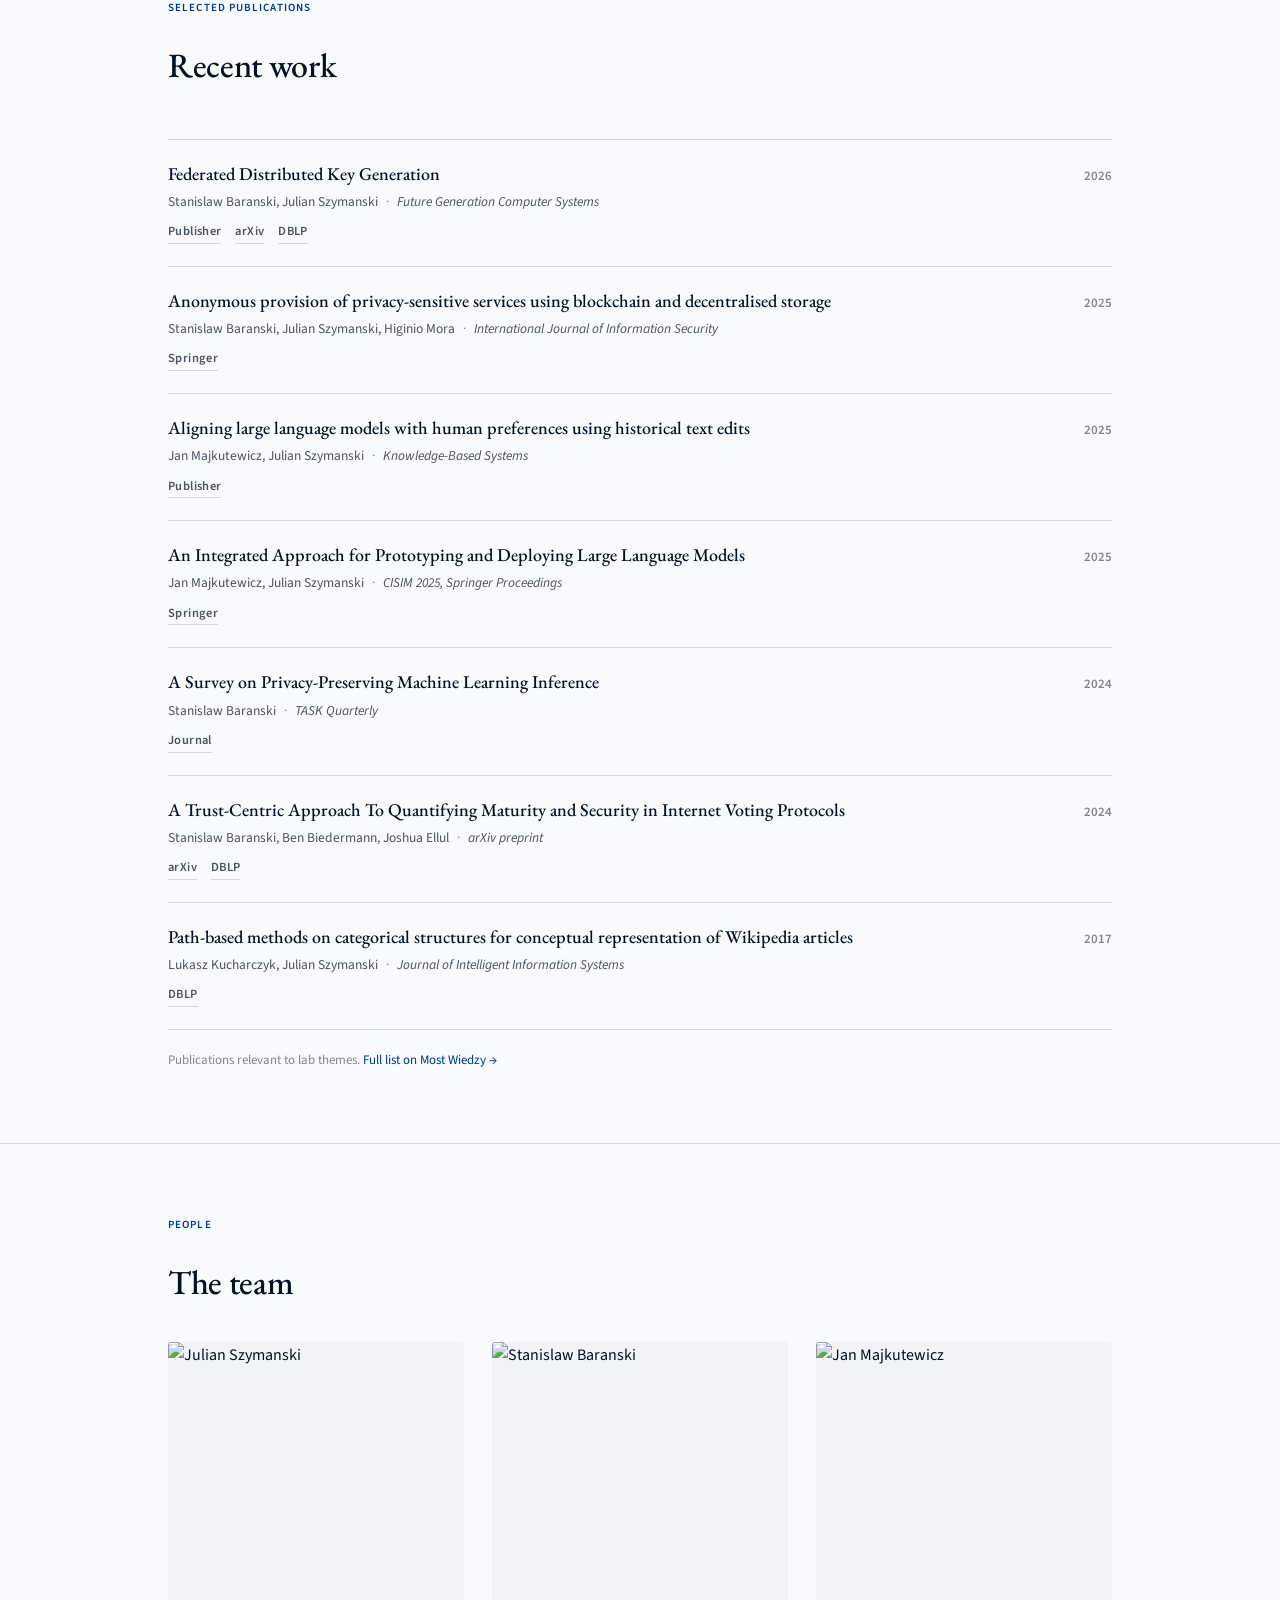
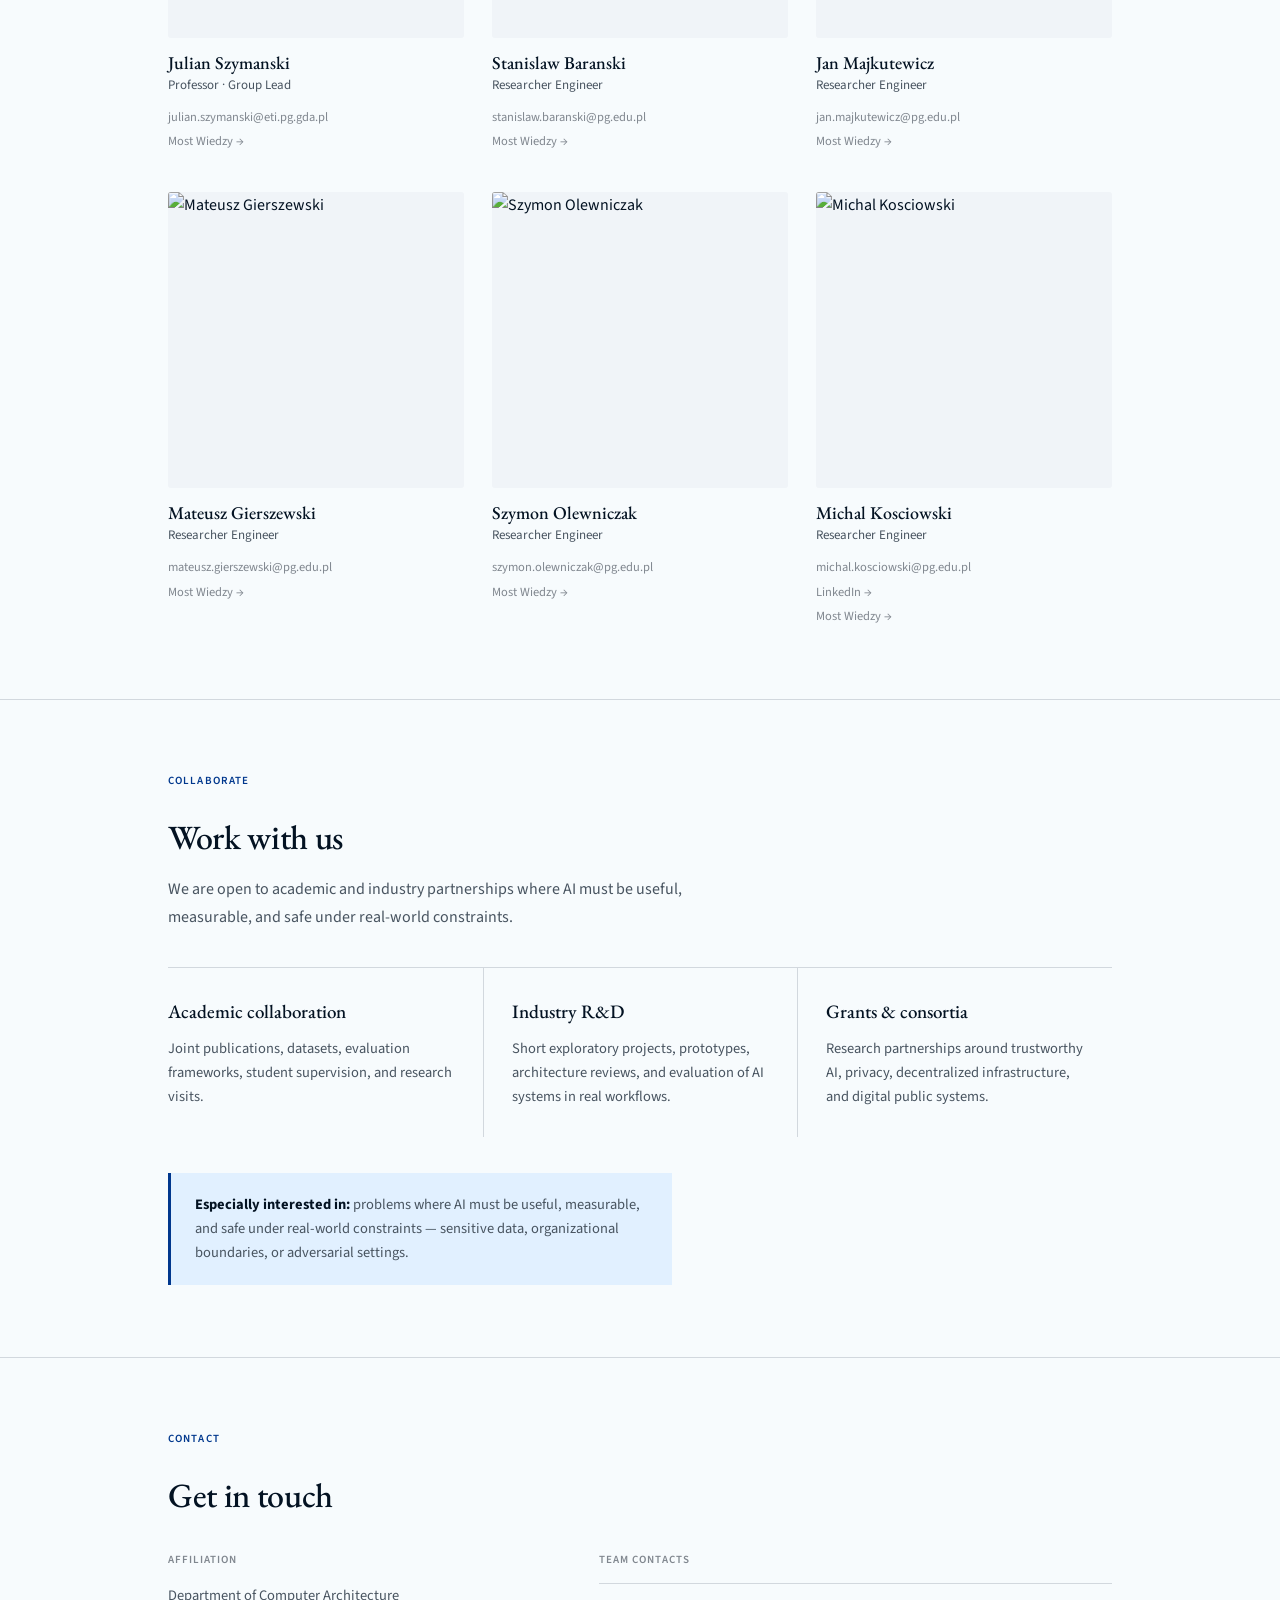
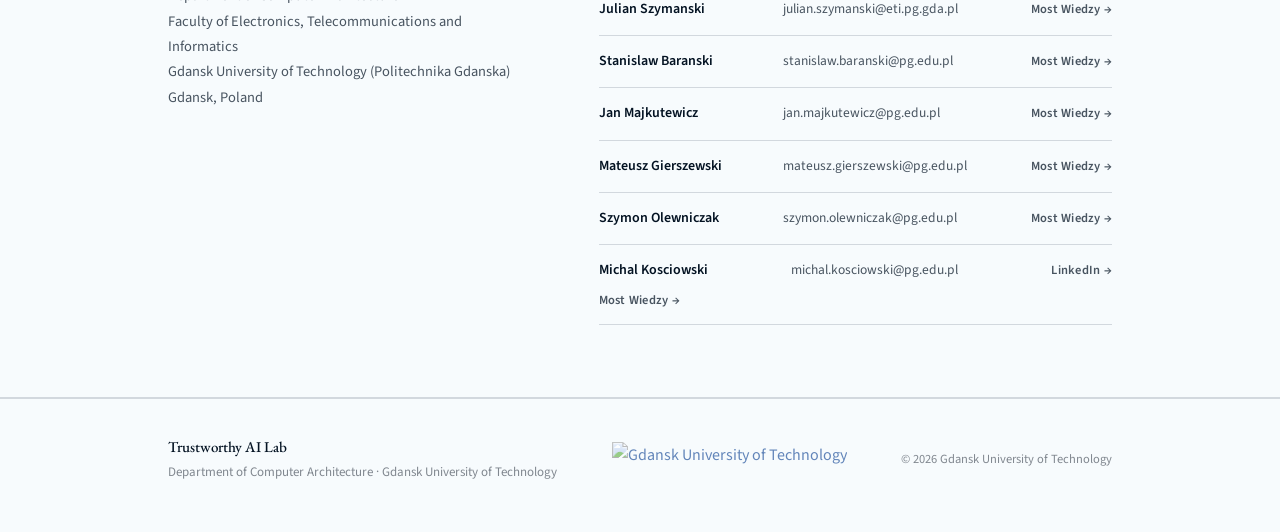
==== commit 7e08b2c5: "MK - added most wiedzy" ====
--- a/index.html
+++ b/index.html
@@ -691,6 +691,7 @@
                 <span class="pc-name">Michal Kosciowski</span>
                 <a class="pc-email" href="mailto:michal.kosciowski@pg.edu.pl">michal.kosciowski@pg.edu.pl</a>
                 <a class="pc-profile" href="https://www.linkedin.com/in/michal-kosciowski-84b4bb27/" target="_blank" rel="noopener">LinkedIn &rarr;</a>
+                <a class="pc-profile" href="https://mostwiedzy.pl/pl/michal-kosciowski,145365-1" target="_blank" rel="noopener">Most Wiedzy &rarr;</a>
               </li>
             </ul>
         </div>
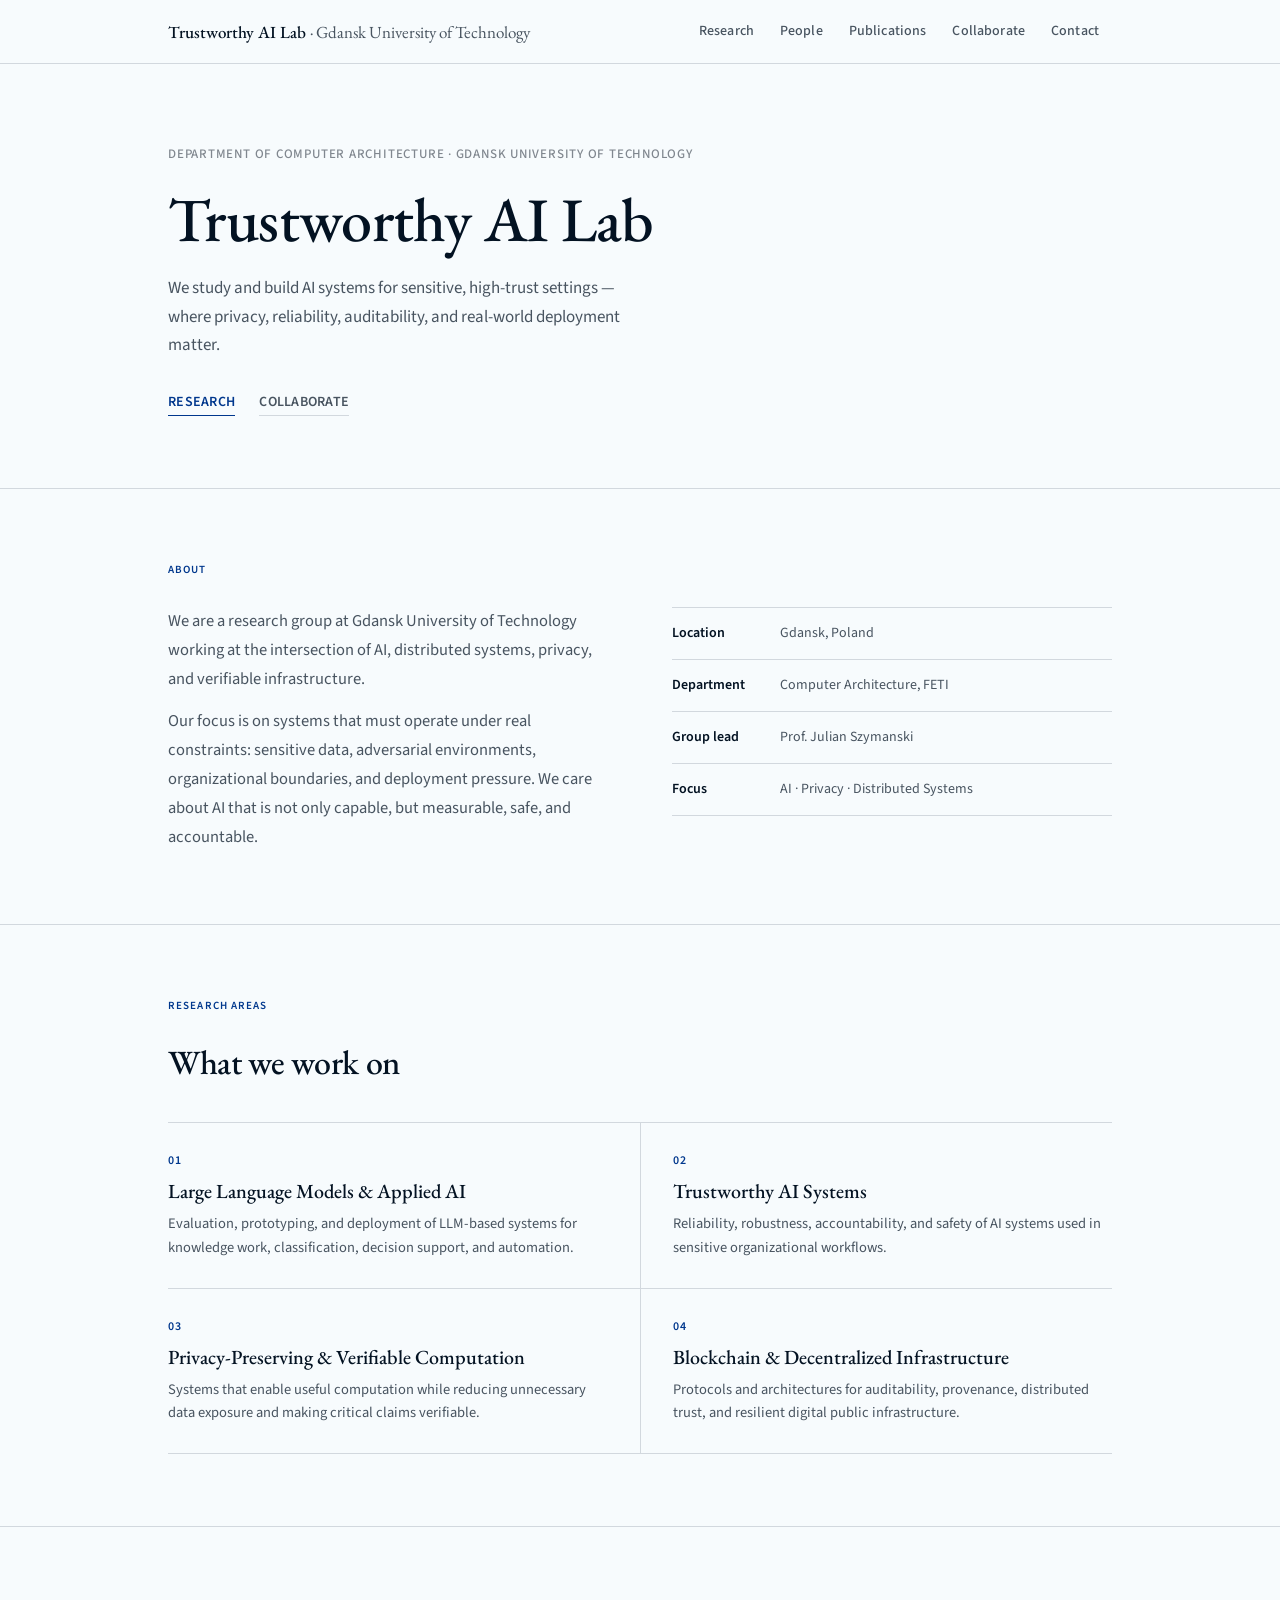
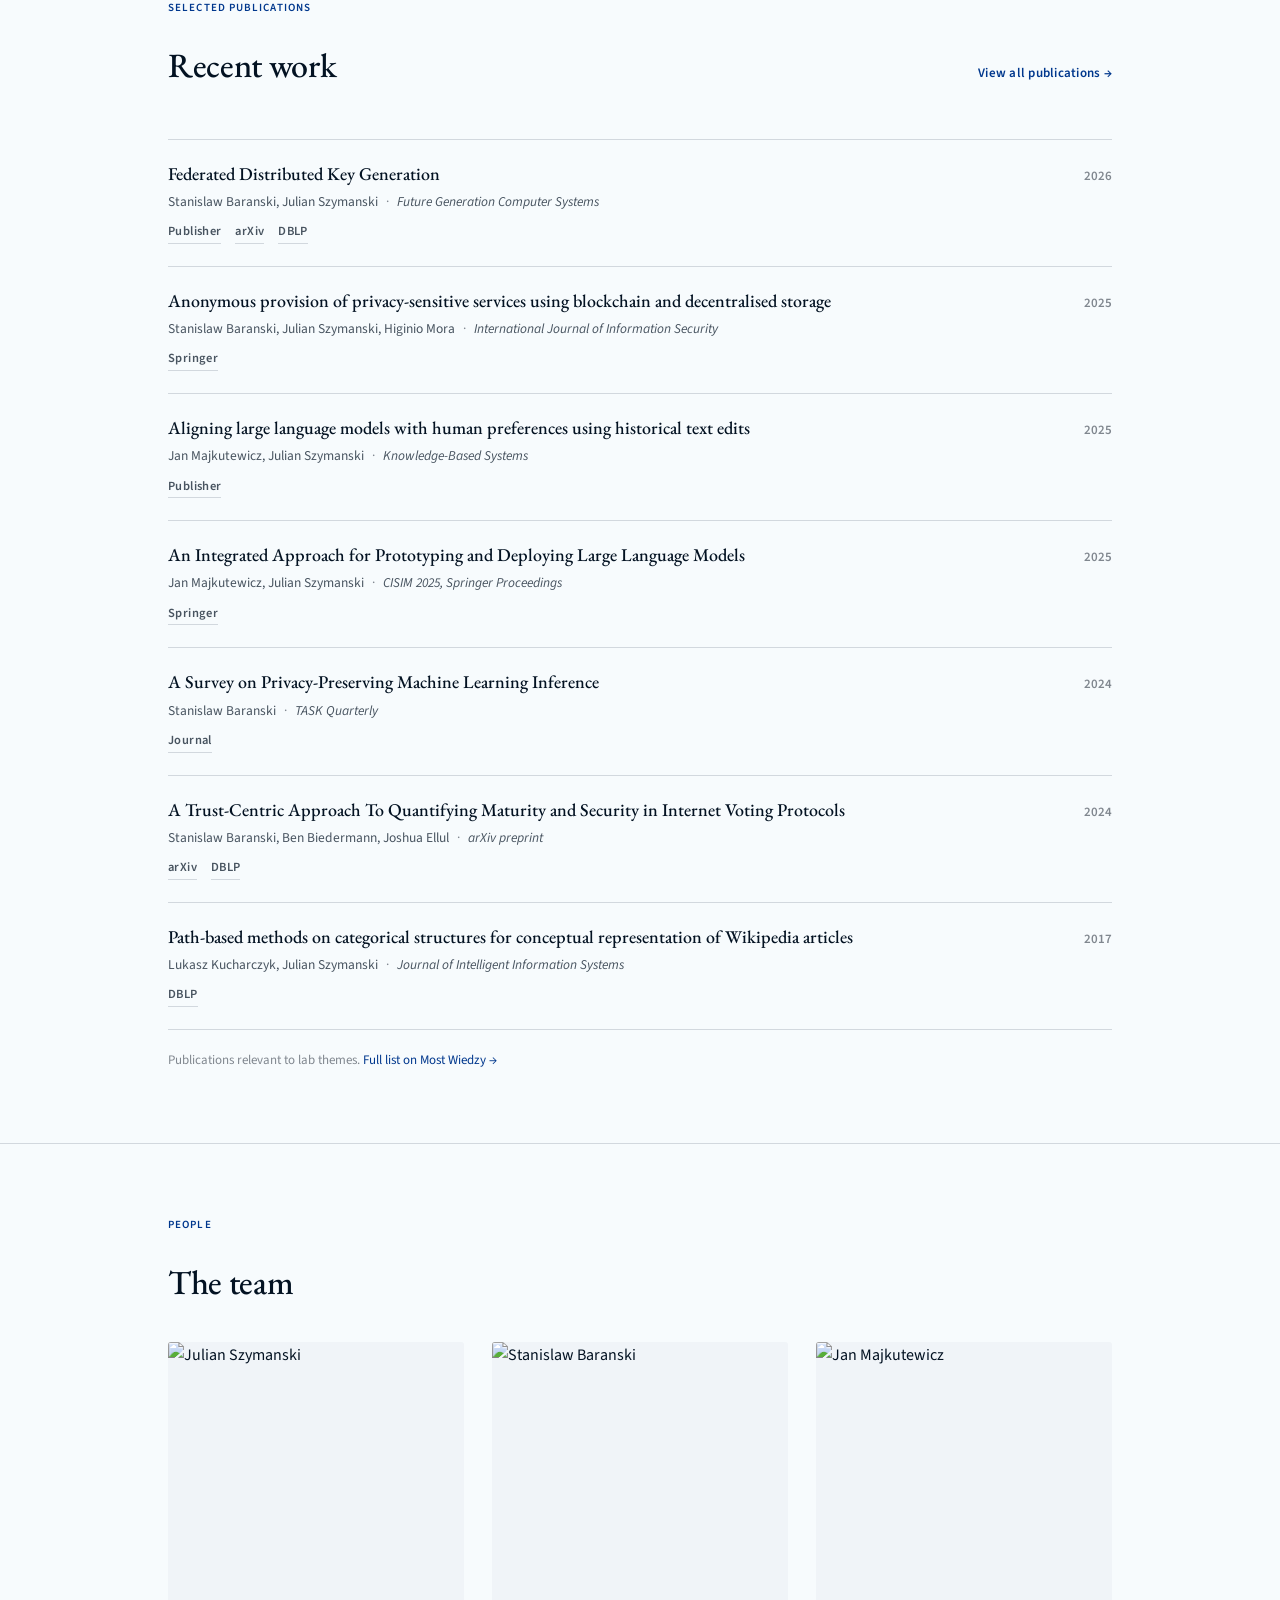
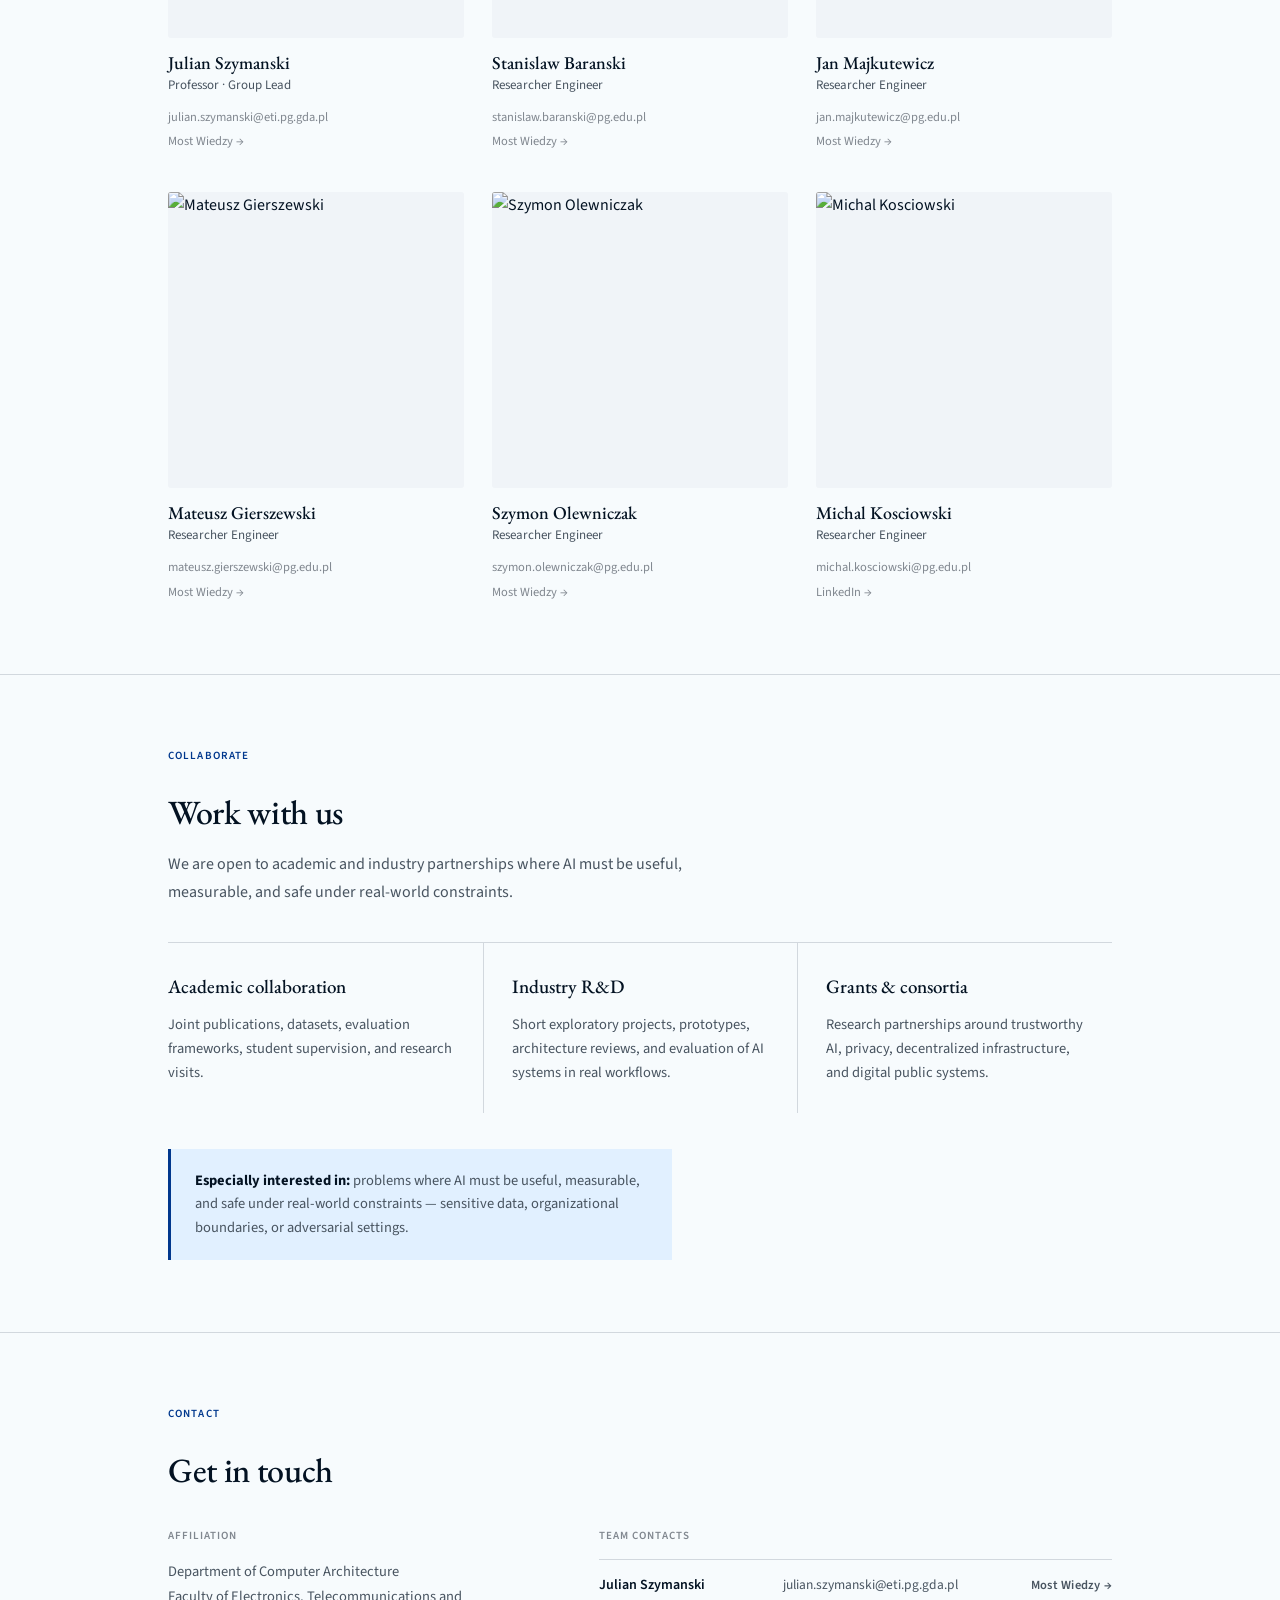
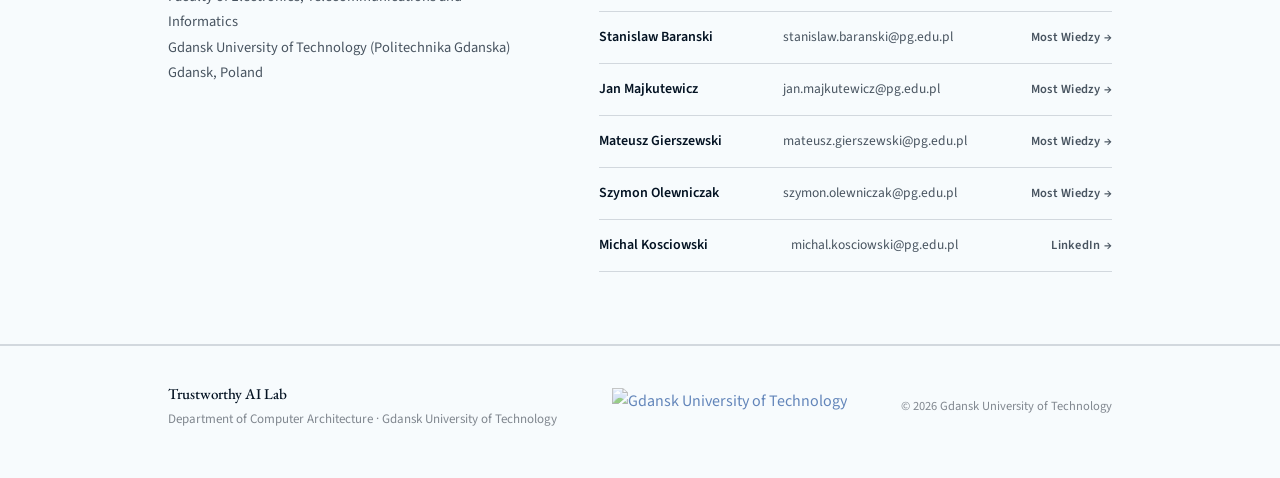
==== commit b2db9f50: "CSS moved to style.css" ====
--- a/index.html
+++ b/index.html
@@ -8,349 +8,7 @@
   <link rel="preconnect" href="https://fonts.googleapis.com" />
   <link rel="preconnect" href="https://fonts.gstatic.com" crossorigin />
   <link href="https://fonts.googleapis.com/css2?family=EB+Garamond:ital,wght@0,400;0,500;0,600;1,400&family=Source+Sans+3:wght@400;500;600&display=swap" rel="stylesheet" />
-  <style>
-    :root {
-      --bg:        oklch(98.5% 0.005 245);
-      --bg-alt:    oklch(96.5% 0.007 245);
-      --text:      oklch(18%  0.04  250);
-      --muted:     oklch(44%  0.025 250);
-      --faint:     oklch(62%  0.015 250);
-      --rule:      oklch(88%  0.010 245);
-      --accent:    oklch(36%  0.16  255);
-      --accent-lt: oklch(95%  0.03  255);
-      --serif:  'EB Garamond', Georgia, serif;
-      --sans:   'Source Sans 3', system-ui, sans-serif;
-      --max-w: 1040px;
-      --pad-x: clamp(20px, 5vw, 48px);
-      --sec-gap: 72px;
-    }
-    *, *::before, *::after { box-sizing: border-box; margin: 0; padding: 0; }
-    html { scroll-behavior: smooth; }
-    body {
-      font-family: var(--sans);
-      font-size: 16px;
-      line-height: 1.65;
-      color: var(--text);
-      background: var(--bg);
-      -webkit-font-smoothing: antialiased;
-    }
-    img { display: block; max-width: 100%; }
-    a { color: var(--accent); text-decoration: none; }
-    a:hover { text-decoration: underline; text-underline-offset: 3px; }
-
-    .wrap {
-      max-width: var(--max-w);
-      margin: 0 auto;
-      padding: 0 var(--pad-x);
-    }
-
-    /* NAV */
-    .site-nav {
-      position: sticky;
-      top: 0;
-      z-index: 100;
-      background: color-mix(in oklch, var(--bg) 92%, transparent);
-      backdrop-filter: blur(8px);
-      border-bottom: 1px solid var(--rule);
-    }
-    .site-nav .wrap {
-      display: flex;
-      align-items: center;
-      justify-content: space-between;
-      padding-top: 14px;
-      padding-bottom: 14px;
-      gap: 24px;
-    }
-    .nav-brand {
-      font-family: var(--serif);
-      font-size: 17px;
-      font-weight: 500;
-      color: var(--text);
-      white-space: nowrap;
-      flex-shrink: 0;
-    }
-    .nav-brand span { color: var(--muted); font-weight: 400; }
-    .nav-links {
-      display: flex;
-      gap: 0;
-      list-style: none;
-    }
-    .nav-links a {
-      font-size: 14px;
-      font-weight: 500;
-      color: var(--muted);
-      padding: 6px 13px;
-      display: block;
-      letter-spacing: 0.01em;
-      transition: color 0.1s;
-    }
-    .nav-links a:hover { color: var(--text); text-decoration: none; }
-    @media (max-width: 720px) { .nav-links { display: none; } }
-
-    /* HERO */
-    .hero {
-      padding: 80px 0 72px;
-      border-bottom: 1px solid var(--rule);
-    }
-    .hero-affil {
-      font-size: 13px;
-      font-weight: 500;
-      letter-spacing: 0.06em;
-      text-transform: uppercase;
-      color: var(--faint);
-      margin-bottom: 20px;
-    }
-    .hero-title {
-      font-family: var(--serif);
-      font-size: clamp(38px, 5.5vw, 62px);
-      font-weight: 500;
-      line-height: 1.08;
-      letter-spacing: -0.01em;
-      color: var(--text);
-      margin-bottom: 22px;
-      max-width: 16ch;
-    }
-    .hero-sub {
-      font-size: 17px;
-      line-height: 1.65;
-      color: var(--muted);
-      max-width: 58ch;
-      margin-bottom: 32px;
-    }
-    .hero-cta { display: flex; gap: 24px; align-items: center; flex-wrap: wrap; }
-    .cta-link {
-      font-size: 14px;
-      font-weight: 600;
-      letter-spacing: 0.02em;
-      color: var(--accent);
-      text-transform: uppercase;
-      border-bottom: 1.5px solid var(--accent);
-      padding-bottom: 1px;
-      transition: opacity 0.1s;
-    }
-    .cta-link:hover { opacity: 0.7; text-decoration: none; }
-    .cta-link.secondary { color: var(--muted); border-color: var(--rule); }
-    .cta-link.secondary:hover { color: var(--text); opacity: 1; }
-
-    /* SECTIONS */
-    section { padding: var(--sec-gap) 0; border-bottom: 1px solid var(--rule); }
-    .section-label {
-      font-size: 11px;
-      font-weight: 600;
-      letter-spacing: 0.10em;
-      text-transform: uppercase;
-      color: var(--accent);
-      margin-bottom: 28px;
-    }
-    h2 {
-      font-family: var(--serif);
-      font-size: clamp(26px, 3vw, 34px);
-      font-weight: 500;
-      line-height: 1.15;
-      letter-spacing: -0.01em;
-      color: var(--text);
-      margin-bottom: 18px;
-    }
-    .section-body {
-      font-size: 16px;
-      color: var(--muted);
-      max-width: 66ch;
-      line-height: 1.75;
-    }
-
-    /* ABOUT */
-    .about-grid {
-      display: grid;
-      grid-template-columns: 1fr 1fr;
-      gap: 48px 64px;
-      align-items: start;
-    }
-    @media (max-width: 680px) { .about-grid { grid-template-columns: 1fr; gap: 32px; } }
-    .about-text p { font-size: 16.5px; line-height: 1.75; color: var(--muted); }
-    .about-text p + p { margin-top: 14px; }
-    .about-meta-item {
-      padding: 14px 0;
-      border-top: 1px solid var(--rule);
-      font-size: 14px;
-      color: var(--muted);
-      display: flex;
-      gap: 12px;
-    }
-    .about-meta-item:last-child { border-bottom: 1px solid var(--rule); }
-    .about-meta-label { font-weight: 600; color: var(--text); min-width: 96px; flex-shrink: 0; }
-
-    /* RESEARCH */
-    .research-areas {
-      display: grid;
-      grid-template-columns: 1fr 1fr;
-      gap: 0;
-      margin-top: 40px;
-      border-top: 1px solid var(--rule);
-    }
-    @media (max-width: 640px) { .research-areas { grid-template-columns: 1fr; } }
-    .area-item {
-      padding: 28px 32px 28px 0;
-      border-bottom: 1px solid var(--rule);
-    }
-    .research-areas .area-item:nth-child(even) {
-      padding-left: 32px;
-      padding-right: 0;
-      border-left: 1px solid var(--rule);
-    }
-    @media (max-width: 640px) {
-      .research-areas .area-item:nth-child(even) { padding-left: 0; border-left: none; }
-    }
-    .area-num { font-size: 12px; font-weight: 600; color: var(--accent); letter-spacing: 0.06em; margin-bottom: 8px; }
-    .area-title {
-      font-family: var(--serif);
-      font-size: 20px;
-      font-weight: 500;
-      color: var(--text);
-      margin-bottom: 8px;
-      line-height: 1.25;
-    }
-    .area-desc { font-size: 14.5px; color: var(--muted); line-height: 1.65; }
-
-    /* PUBLICATIONS */
-    .pub-header {
-      display: flex;
-      align-items: baseline;
-      justify-content: space-between;
-      gap: 16px;
-      margin-bottom: 36px;
-      flex-wrap: wrap;
-    }
-    .pub-view-all { font-size: 13px; font-weight: 600; color: var(--accent); letter-spacing: 0.02em; white-space: nowrap; }
-    .pub-list { list-style: none; }
-    .pub-entry {
-      padding: 22px 0;
-      border-top: 1px solid var(--rule);
-      display: grid;
-      grid-template-columns: 1fr auto;
-      gap: 12px 32px;
-      align-items: start;
-    }
-    .pub-entry:last-child { border-bottom: 1px solid var(--rule); }
-    .pub-title-link {
-      font-family: var(--serif);
-      font-size: 18px;
-      font-weight: 500;
-      color: var(--text);
-      line-height: 1.35;
-      display: block;
-      margin-bottom: 5px;
-    }
-    .pub-title-link:hover { color: var(--accent); text-decoration: none; }
-    .pub-meta { font-size: 13.5px; color: var(--muted); margin-bottom: 8px; }
-    .pub-venue { font-style: italic; }
-    .pub-sep { margin: 0 5px; color: var(--faint); }
-    .pub-links-row { display: flex; gap: 14px; flex-wrap: wrap; }
-    .pub-link {
-      font-size: 12.5px;
-      font-weight: 600;
-      color: var(--muted);
-      letter-spacing: 0.03em;
-      border-bottom: 1px solid var(--rule);
-      padding-bottom: 1px;
-      transition: color 0.1s, border-color 0.1s;
-    }
-    .pub-link:hover { color: var(--accent); border-color: var(--accent); text-decoration: none; }
-    .pub-year-text { font-size: 13px; font-weight: 600; color: var(--faint); }
-    @media (max-width: 600px) { .pub-entry { grid-template-columns: 1fr; } .pub-year-col { display: none; } }
-    .pub-note { margin-top: 20px; font-size: 13px; color: var(--faint); }
-
-    /* PEOPLE */
-    .people-grid {
-      display: grid;
-      grid-template-columns: repeat(3, 1fr);
-      gap: 40px 28px;
-      margin-top: 40px;
-    }
-    @media (max-width: 840px) { .people-grid { grid-template-columns: 1fr 1fr; } }
-    @media (max-width: 480px) { .people-grid { grid-template-columns: 1fr 1fr; gap: 24px 16px; } }
-    .person-photo {
-      width: 100%;
-      aspect-ratio: 1 / 1;
-      object-fit: cover;
-      object-position: top center;
-      border-radius: 3px;
-      margin-bottom: 14px;
-      background: var(--bg-alt);
-    }
-    .person-name { font-family: var(--serif); font-size: 18px; font-weight: 500; color: var(--text); margin-bottom: 2px; line-height: 1.2; }
-    .person-role { font-size: 13px; color: var(--muted); margin-bottom: 10px; }
-    .person-links { display: flex; flex-direction: column; gap: 4px; }
-    .person-links a { font-size: 12.5px; color: var(--faint); display: block; transition: color 0.1s; }
-    .person-links a:hover { color: var(--accent); text-decoration: none; }
-
-    /* COLLABORATE */
-    .collab-modes {
-      display: grid;
-      grid-template-columns: 1fr 1fr 1fr;
-      gap: 0;
-      margin-top: 36px;
-      border-top: 1px solid var(--rule);
-    }
-    @media (max-width: 700px) { .collab-modes { grid-template-columns: 1fr; } }
-    .collab-mode { padding: 28px 28px 28px 0; }
-    .collab-modes .collab-mode:not(:first-child) { padding-left: 28px; border-left: 1px solid var(--rule); }
-    @media (max-width: 700px) {
-      .collab-modes .collab-mode:not(:first-child) { padding-left: 0; border-left: none; border-top: 1px solid var(--rule); }
-    }
-    .collab-mode-title { font-family: var(--serif); font-size: 19px; font-weight: 500; color: var(--text); margin-bottom: 10px; }
-    .collab-mode-desc { font-size: 14.5px; color: var(--muted); line-height: 1.65; }
-    .collab-note {
-      margin-top: 36px;
-      padding: 20px 24px;
-      background: var(--accent-lt);
-      border-left: 3px solid var(--accent);
-      font-size: 14.5px;
-      color: var(--muted);
-      line-height: 1.65;
-      max-width: 72ch;
-    }
-    .collab-note strong { color: var(--text); }
-
-    /* CONTACT */
-    .contact-layout {
-      display: grid;
-      grid-template-columns: 1fr 1.4fr;
-      gap: 48px 64px;
-      margin-top: 36px;
-      align-items: start;
-    }
-    @media (max-width: 760px) { .contact-layout { grid-template-columns: 1fr; gap: 36px; } }
-    .contact-block + .contact-block { margin-top: 28px; }
-    .contact-label { font-size: 11px; font-weight: 600; letter-spacing: 0.09em; text-transform: uppercase; color: var(--faint); margin-bottom: 14px; }
-    .contact-address { font-size: 14.5px; color: var(--muted); line-height: 1.75; }
-    .people-contact-list { list-style: none; }
-    .people-contact-list li {
-      padding: 14px 0;
-      border-top: 1px solid var(--rule);
-      display: grid;
-      grid-template-columns: minmax(160px, 1fr) 1.4fr auto;
-      gap: 8px 24px;
-      align-items: baseline;
-    }
-    .people-contact-list li:last-child { border-bottom: 1px solid var(--rule); }
-    .pc-name { font-weight: 600; color: var(--text); font-size: 14px; }
-    .pc-email { color: var(--muted); font-size: 13.5px; }
-    .pc-profile { font-size: 12.5px; font-weight: 600; color: var(--muted); letter-spacing: 0.02em; white-space: nowrap; }
-    .pc-profile:hover { color: var(--accent); }
-    .pc-email-empty { color: var(--faint); font-size: 13px; font-style: italic; }
-    @media (max-width: 600px) {
-      .people-contact-list li { grid-template-columns: 1fr; gap: 4px; }
-    }
-
-    /* FOOTER */
-    footer { padding: 36px 0 48px; border-top: 1px solid var(--rule); }
-    .footer-inner { display: flex; align-items: center; justify-content: space-between; gap: 24px; flex-wrap: wrap; }
-    .footer-name { font-family: var(--serif); font-size: 15px; font-weight: 500; color: var(--text); }
-    .footer-dept { font-size: 13px; color: var(--faint); margin-top: 2px; }
-    .footer-logo { height: 36px; width: auto; opacity: 0.6; transition: opacity 0.15s; }
-    .footer-logo:hover { opacity: 0.9; }
-    .footer-copy { font-size: 12.5px; color: var(--faint); }
-  </style>
+  <link rel="stylesheet" href="style.css" />
 </head>
 <body>
 
@@ -445,7 +103,7 @@
         <p class="section-label">Selected Publications</p>
         <div class="pub-header">
           <h2>Recent work</h2>
-          <!-- <a class="pub-view-all" href="https://mostwiedzy.pl/pl/julian-szymanski,14636-1" target="_blank" rel="noopener">View all publications &rarr;</a> -->
+          <a class="pub-view-all" href="https://mostwiedzy.pl/pl/julian-szymanski,14636-1" target="_blank" rel="noopener">View all publications &rarr;</a>
         </div>
         <ul class="pub-list" role="list">
           <li class="pub-entry">
@@ -611,7 +269,6 @@
             <div class="person-links">
               <a href="mailto:michal.kosciowski@pg.edu.pl">michal.kosciowski@pg.edu.pl</a>
               <a href="https://www.linkedin.com/in/michal-kosciowski-84b4bb27/" target="_blank" rel="noopener">LinkedIn &rarr;</a>
-              <a href="https://mostwiedzy.pl/pl/michal-kosciowski,145365-1" target="_blank" rel="noopener">Most Wiedzy &rarr;</a>
             </div>
           </div>
         </div>
@@ -691,7 +348,6 @@
                 <span class="pc-name">Michal Kosciowski</span>
                 <a class="pc-email" href="mailto:michal.kosciowski@pg.edu.pl">michal.kosciowski@pg.edu.pl</a>
                 <a class="pc-profile" href="https://www.linkedin.com/in/michal-kosciowski-84b4bb27/" target="_blank" rel="noopener">LinkedIn &rarr;</a>
-                <a class="pc-profile" href="https://mostwiedzy.pl/pl/michal-kosciowski,145365-1" target="_blank" rel="noopener">Most Wiedzy &rarr;</a>
               </li>
             </ul>
         </div>
--- a/style.css
+++ b/style.css
@@ -0,0 +1,341 @@
+:root {
+  --bg:        oklch(98.5% 0.005 245);
+  --bg-alt:    oklch(96.5% 0.007 245);
+  --text:      oklch(18%  0.04  250);
+  --muted:     oklch(44%  0.025 250);
+  --faint:     oklch(62%  0.015 250);
+  --rule:      oklch(88%  0.010 245);
+  --accent:    oklch(36%  0.16  255);
+  --accent-lt: oklch(95%  0.03  255);
+  --serif:  'EB Garamond', Georgia, serif;
+  --sans:   'Source Sans 3', system-ui, sans-serif;
+  --max-w: 1040px;
+  --pad-x: clamp(20px, 5vw, 48px);
+  --sec-gap: 72px;
+}
+*, *::before, *::after { box-sizing: border-box; margin: 0; padding: 0; }
+html { scroll-behavior: smooth; }
+body {
+  font-family: var(--sans);
+  font-size: 16px;
+  line-height: 1.65;
+  color: var(--text);
+  background: var(--bg);
+  -webkit-font-smoothing: antialiased;
+}
+img { display: block; max-width: 100%; }
+a { color: var(--accent); text-decoration: none; }
+a:hover { text-decoration: underline; text-underline-offset: 3px; }
+
+.wrap {
+  max-width: var(--max-w);
+  margin: 0 auto;
+  padding: 0 var(--pad-x);
+}
+
+/* NAV */
+.site-nav {
+  position: sticky;
+  top: 0;
+  z-index: 100;
+  background: color-mix(in oklch, var(--bg) 92%, transparent);
+  backdrop-filter: blur(8px);
+  border-bottom: 1px solid var(--rule);
+}
+.site-nav .wrap {
+  display: flex;
+  align-items: center;
+  justify-content: space-between;
+  padding-top: 14px;
+  padding-bottom: 14px;
+  gap: 24px;
+}
+.nav-brand {
+  font-family: var(--serif);
+  font-size: 17px;
+  font-weight: 500;
+  color: var(--text);
+  white-space: nowrap;
+  flex-shrink: 0;
+}
+.nav-brand span { color: var(--muted); font-weight: 400; }
+.nav-links {
+  display: flex;
+  gap: 0;
+  list-style: none;
+}
+.nav-links a {
+  font-size: 14px;
+  font-weight: 500;
+  color: var(--muted);
+  padding: 6px 13px;
+  display: block;
+  letter-spacing: 0.01em;
+  transition: color 0.1s;
+}
+.nav-links a:hover { color: var(--text); text-decoration: none; }
+@media (max-width: 720px) { .nav-links { display: none; } }
+
+/* HERO */
+.hero {
+  padding: 80px 0 72px;
+  border-bottom: 1px solid var(--rule);
+}
+.hero-affil {
+  font-size: 13px;
+  font-weight: 500;
+  letter-spacing: 0.06em;
+  text-transform: uppercase;
+  color: var(--faint);
+  margin-bottom: 20px;
+}
+.hero-title {
+  font-family: var(--serif);
+  font-size: clamp(38px, 5.5vw, 62px);
+  font-weight: 500;
+  line-height: 1.08;
+  letter-spacing: -0.01em;
+  color: var(--text);
+  margin-bottom: 22px;
+  max-width: 16ch;
+}
+.hero-sub {
+  font-size: 17px;
+  line-height: 1.65;
+  color: var(--muted);
+  max-width: 58ch;
+  margin-bottom: 32px;
+}
+.hero-cta { display: flex; gap: 24px; align-items: center; flex-wrap: wrap; }
+.cta-link {
+  font-size: 14px;
+  font-weight: 600;
+  letter-spacing: 0.02em;
+  color: var(--accent);
+  text-transform: uppercase;
+  border-bottom: 1.5px solid var(--accent);
+  padding-bottom: 1px;
+  transition: opacity 0.1s;
+}
+.cta-link:hover { opacity: 0.7; text-decoration: none; }
+.cta-link.secondary { color: var(--muted); border-color: var(--rule); }
+.cta-link.secondary:hover { color: var(--text); opacity: 1; }
+
+/* SECTIONS */
+section { padding: var(--sec-gap) 0; border-bottom: 1px solid var(--rule); }
+.section-label {
+  font-size: 11px;
+  font-weight: 600;
+  letter-spacing: 0.10em;
+  text-transform: uppercase;
+  color: var(--accent);
+  margin-bottom: 28px;
+}
+h2 {
+  font-family: var(--serif);
+  font-size: clamp(26px, 3vw, 34px);
+  font-weight: 500;
+  line-height: 1.15;
+  letter-spacing: -0.01em;
+  color: var(--text);
+  margin-bottom: 18px;
+}
+.section-body {
+  font-size: 16px;
+  color: var(--muted);
+  max-width: 66ch;
+  line-height: 1.75;
+}
+
+/* ABOUT */
+.about-grid {
+  display: grid;
+  grid-template-columns: 1fr 1fr;
+  gap: 48px 64px;
+  align-items: start;
+}
+@media (max-width: 680px) { .about-grid { grid-template-columns: 1fr; gap: 32px; } }
+.about-text p { font-size: 16.5px; line-height: 1.75; color: var(--muted); }
+.about-text p + p { margin-top: 14px; }
+.about-meta-item {
+  padding: 14px 0;
+  border-top: 1px solid var(--rule);
+  font-size: 14px;
+  color: var(--muted);
+  display: flex;
+  gap: 12px;
+}
+.about-meta-item:last-child { border-bottom: 1px solid var(--rule); }
+.about-meta-label { font-weight: 600; color: var(--text); min-width: 96px; flex-shrink: 0; }
+
+/* RESEARCH */
+.research-areas {
+  display: grid;
+  grid-template-columns: 1fr 1fr;
+  gap: 0;
+  margin-top: 40px;
+  border-top: 1px solid var(--rule);
+}
+@media (max-width: 640px) { .research-areas { grid-template-columns: 1fr; } }
+.area-item {
+  padding: 28px 32px 28px 0;
+  border-bottom: 1px solid var(--rule);
+}
+.research-areas .area-item:nth-child(even) {
+  padding-left: 32px;
+  padding-right: 0;
+  border-left: 1px solid var(--rule);
+}
+@media (max-width: 640px) {
+  .research-areas .area-item:nth-child(even) { padding-left: 0; border-left: none; }
+}
+.area-num { font-size: 12px; font-weight: 600; color: var(--accent); letter-spacing: 0.06em; margin-bottom: 8px; }
+.area-title {
+  font-family: var(--serif);
+  font-size: 20px;
+  font-weight: 500;
+  color: var(--text);
+  margin-bottom: 8px;
+  line-height: 1.25;
+}
+.area-desc { font-size: 14.5px; color: var(--muted); line-height: 1.65; }
+
+/* PUBLICATIONS */
+.pub-header {
+  display: flex;
+  align-items: baseline;
+  justify-content: space-between;
+  gap: 16px;
+  margin-bottom: 36px;
+  flex-wrap: wrap;
+}
+.pub-view-all { font-size: 13px; font-weight: 600; color: var(--accent); letter-spacing: 0.02em; white-space: nowrap; }
+.pub-list { list-style: none; }
+.pub-entry {
+  padding: 22px 0;
+  border-top: 1px solid var(--rule);
+  display: grid;
+  grid-template-columns: 1fr auto;
+  gap: 12px 32px;
+  align-items: start;
+}
+.pub-entry:last-child { border-bottom: 1px solid var(--rule); }
+.pub-title-link {
+  font-family: var(--serif);
+  font-size: 18px;
+  font-weight: 500;
+  color: var(--text);
+  line-height: 1.35;
+  display: block;
+  margin-bottom: 5px;
+}
+.pub-title-link:hover { color: var(--accent); text-decoration: none; }
+.pub-meta { font-size: 13.5px; color: var(--muted); margin-bottom: 8px; }
+.pub-venue { font-style: italic; }
+.pub-sep { margin: 0 5px; color: var(--faint); }
+.pub-links-row { display: flex; gap: 14px; flex-wrap: wrap; }
+.pub-link {
+  font-size: 12.5px;
+  font-weight: 600;
+  color: var(--muted);
+  letter-spacing: 0.03em;
+  border-bottom: 1px solid var(--rule);
+  padding-bottom: 1px;
+  transition: color 0.1s, border-color 0.1s;
+}
+.pub-link:hover { color: var(--accent); border-color: var(--accent); text-decoration: none; }
+.pub-year-text { font-size: 13px; font-weight: 600; color: var(--faint); }
+@media (max-width: 600px) { .pub-entry { grid-template-columns: 1fr; } .pub-year-col { display: none; } }
+.pub-note { margin-top: 20px; font-size: 13px; color: var(--faint); }
+
+/* PEOPLE */
+.people-grid {
+  display: grid;
+  grid-template-columns: repeat(3, 1fr);
+  gap: 40px 28px;
+  margin-top: 40px;
+}
+@media (max-width: 840px) { .people-grid { grid-template-columns: 1fr 1fr; } }
+@media (max-width: 480px) { .people-grid { grid-template-columns: 1fr 1fr; gap: 24px 16px; } }
+.person-photo {
+  width: 100%;
+  aspect-ratio: 1 / 1;
+  object-fit: cover;
+  object-position: top center;
+  border-radius: 3px;
+  margin-bottom: 14px;
+  background: var(--bg-alt);
+}
+.person-name { font-family: var(--serif); font-size: 18px; font-weight: 500; color: var(--text); margin-bottom: 2px; line-height: 1.2; }
+.person-role { font-size: 13px; color: var(--muted); margin-bottom: 10px; }
+.person-links { display: flex; flex-direction: column; gap: 4px; }
+.person-links a { font-size: 12.5px; color: var(--faint); display: block; transition: color 0.1s; }
+.person-links a:hover { color: var(--accent); text-decoration: none; }
+
+/* COLLABORATE */
+.collab-modes {
+  display: grid;
+  grid-template-columns: 1fr 1fr 1fr;
+  gap: 0;
+  margin-top: 36px;
+  border-top: 1px solid var(--rule);
+}
+@media (max-width: 700px) { .collab-modes { grid-template-columns: 1fr; } }
+.collab-mode { padding: 28px 28px 28px 0; }
+.collab-modes .collab-mode:not(:first-child) { padding-left: 28px; border-left: 1px solid var(--rule); }
+@media (max-width: 700px) {
+  .collab-modes .collab-mode:not(:first-child) { padding-left: 0; border-left: none; border-top: 1px solid var(--rule); }
+}
+.collab-mode-title { font-family: var(--serif); font-size: 19px; font-weight: 500; color: var(--text); margin-bottom: 10px; }
+.collab-mode-desc { font-size: 14.5px; color: var(--muted); line-height: 1.65; }
+.collab-note {
+  margin-top: 36px;
+  padding: 20px 24px;
+  background: var(--accent-lt);
+  border-left: 3px solid var(--accent);
+  font-size: 14.5px;
+  color: var(--muted);
+  line-height: 1.65;
+  max-width: 72ch;
+}
+.collab-note strong { color: var(--text); }
+
+/* CONTACT */
+.contact-layout {
+  display: grid;
+  grid-template-columns: 1fr 1.4fr;
+  gap: 48px 64px;
+  margin-top: 36px;
+  align-items: start;
+}
+@media (max-width: 760px) { .contact-layout { grid-template-columns: 1fr; gap: 36px; } }
+.contact-block + .contact-block { margin-top: 28px; }
+.contact-label { font-size: 11px; font-weight: 600; letter-spacing: 0.09em; text-transform: uppercase; color: var(--faint); margin-bottom: 14px; }
+.contact-address { font-size: 14.5px; color: var(--muted); line-height: 1.75; }
+.people-contact-list { list-style: none; }
+.people-contact-list li {
+  padding: 14px 0;
+  border-top: 1px solid var(--rule);
+  display: grid;
+  grid-template-columns: minmax(160px, 1fr) 1.4fr auto;
+  gap: 8px 24px;
+  align-items: baseline;
+}
+.people-contact-list li:last-child { border-bottom: 1px solid var(--rule); }
+.pc-name { font-weight: 600; color: var(--text); font-size: 14px; }
+.pc-email { color: var(--muted); font-size: 13.5px; }
+.pc-profile { font-size: 12.5px; font-weight: 600; color: var(--muted); letter-spacing: 0.02em; white-space: nowrap; }
+.pc-profile:hover { color: var(--accent); }
+.pc-email-empty { color: var(--faint); font-size: 13px; font-style: italic; }
+@media (max-width: 600px) {
+  .people-contact-list li { grid-template-columns: 1fr; gap: 4px; }
+}
+
+/* FOOTER */
+footer { padding: 36px 0 48px; border-top: 1px solid var(--rule); }
+.footer-inner { display: flex; align-items: center; justify-content: space-between; gap: 24px; flex-wrap: wrap; }
+.footer-name { font-family: var(--serif); font-size: 15px; font-weight: 500; color: var(--text); }
+.footer-dept { font-size: 13px; color: var(--faint); margin-top: 2px; }
+.footer-logo { height: 36px; width: auto; opacity: 0.6; transition: opacity 0.15s; }
+.footer-logo:hover { opacity: 0.9; }
+.footer-copy { font-size: 12.5px; color: var(--faint); }
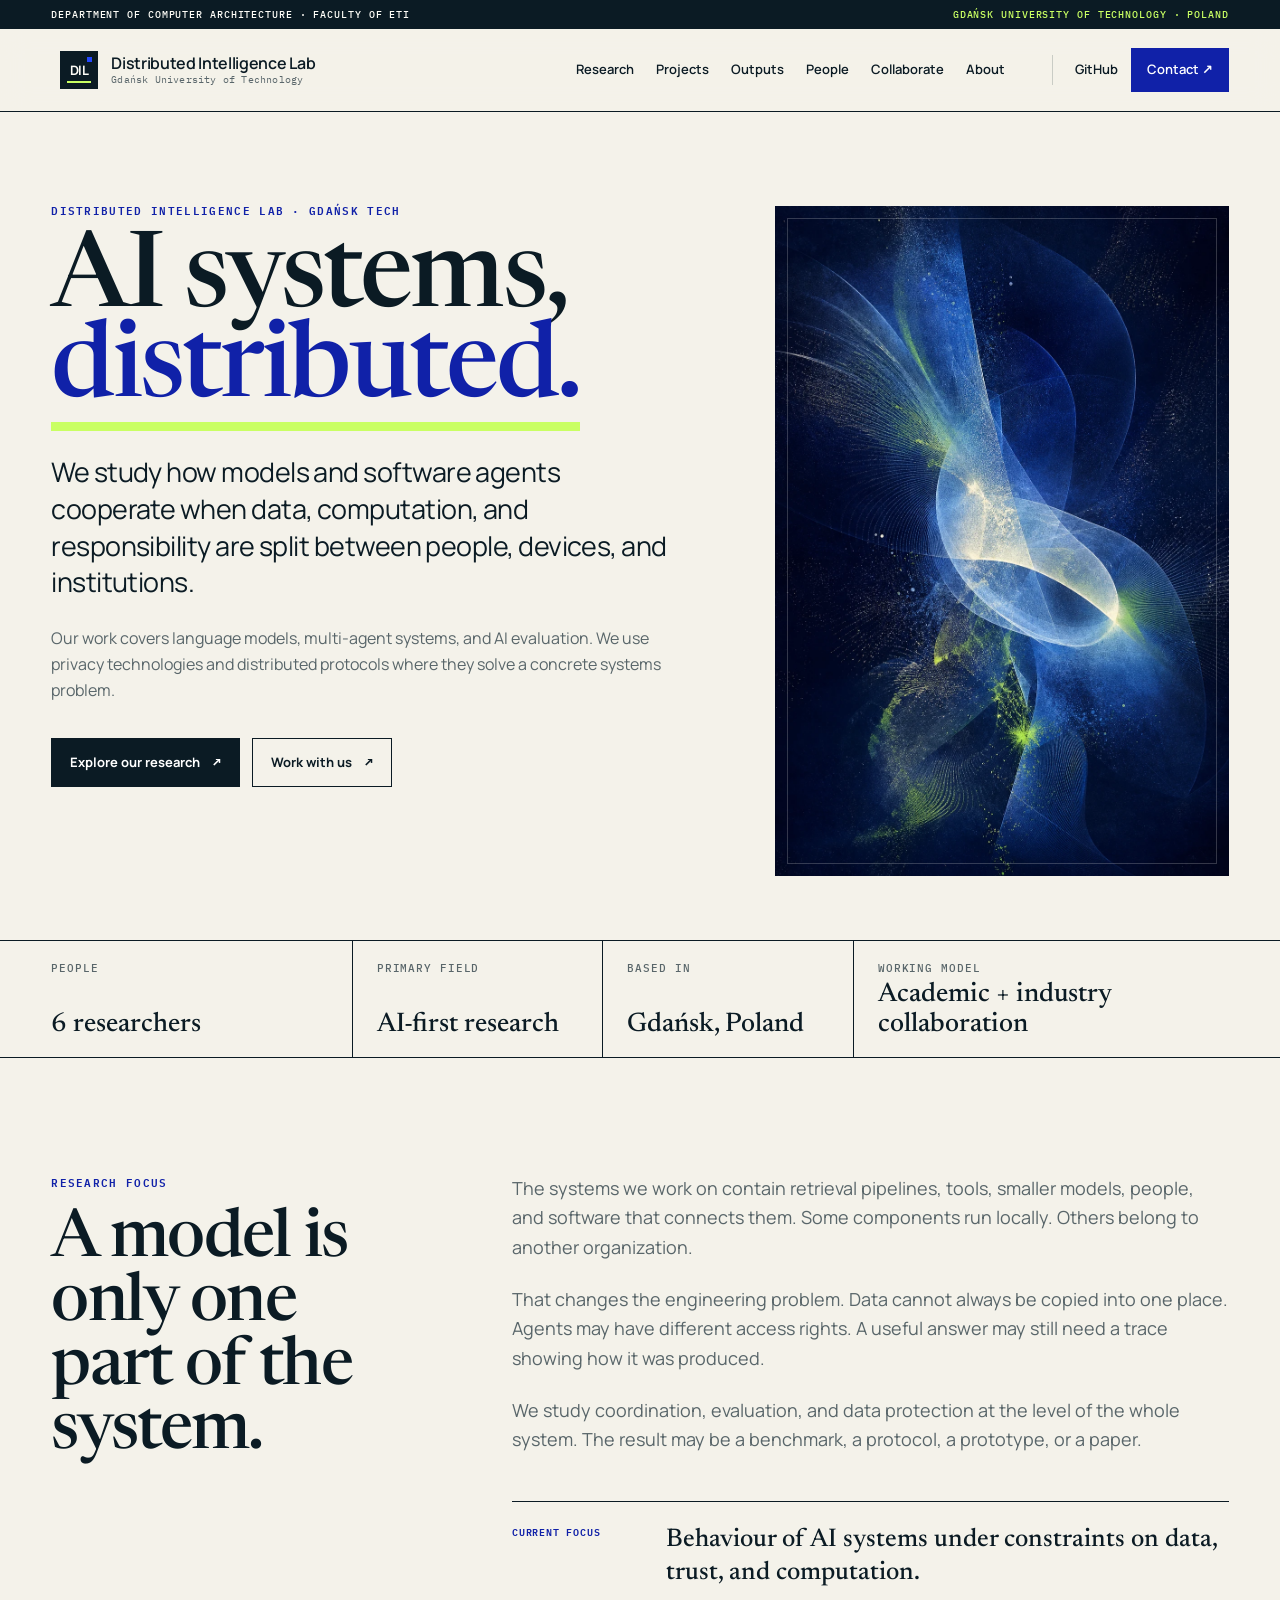
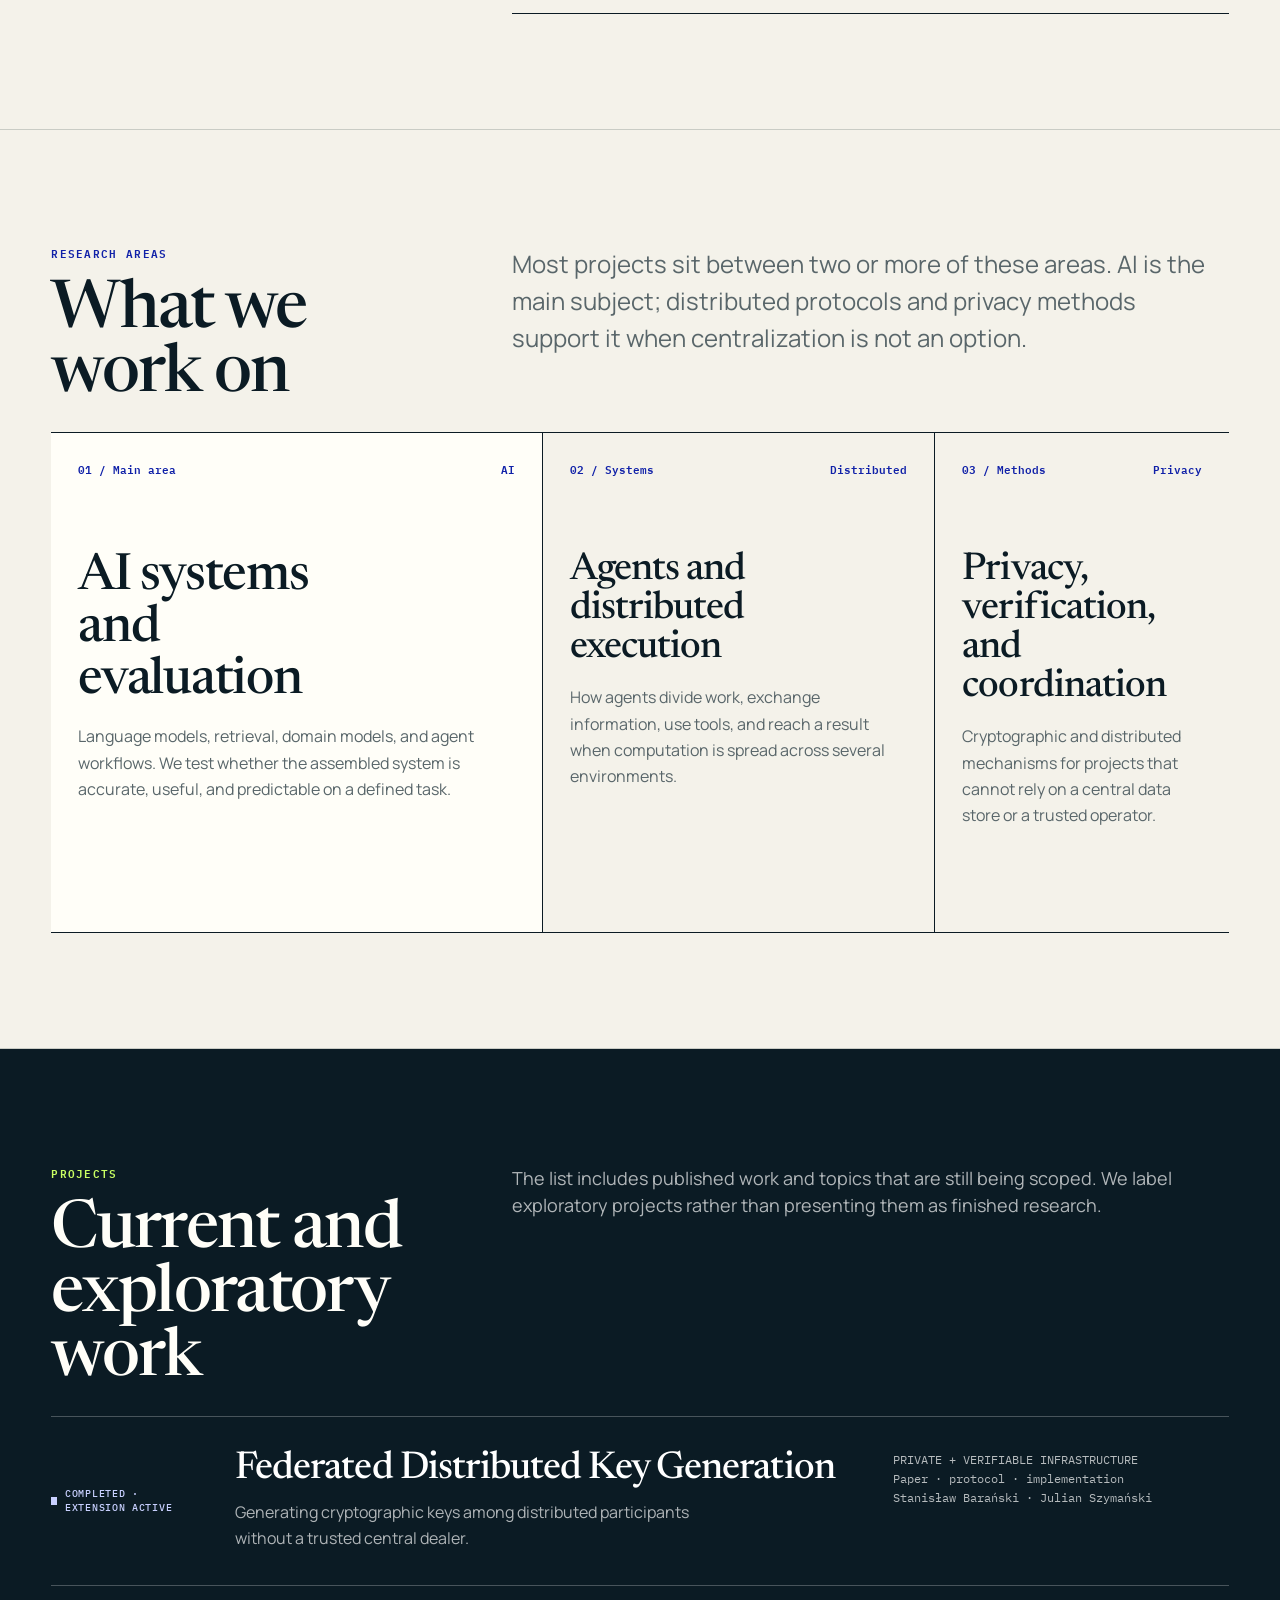
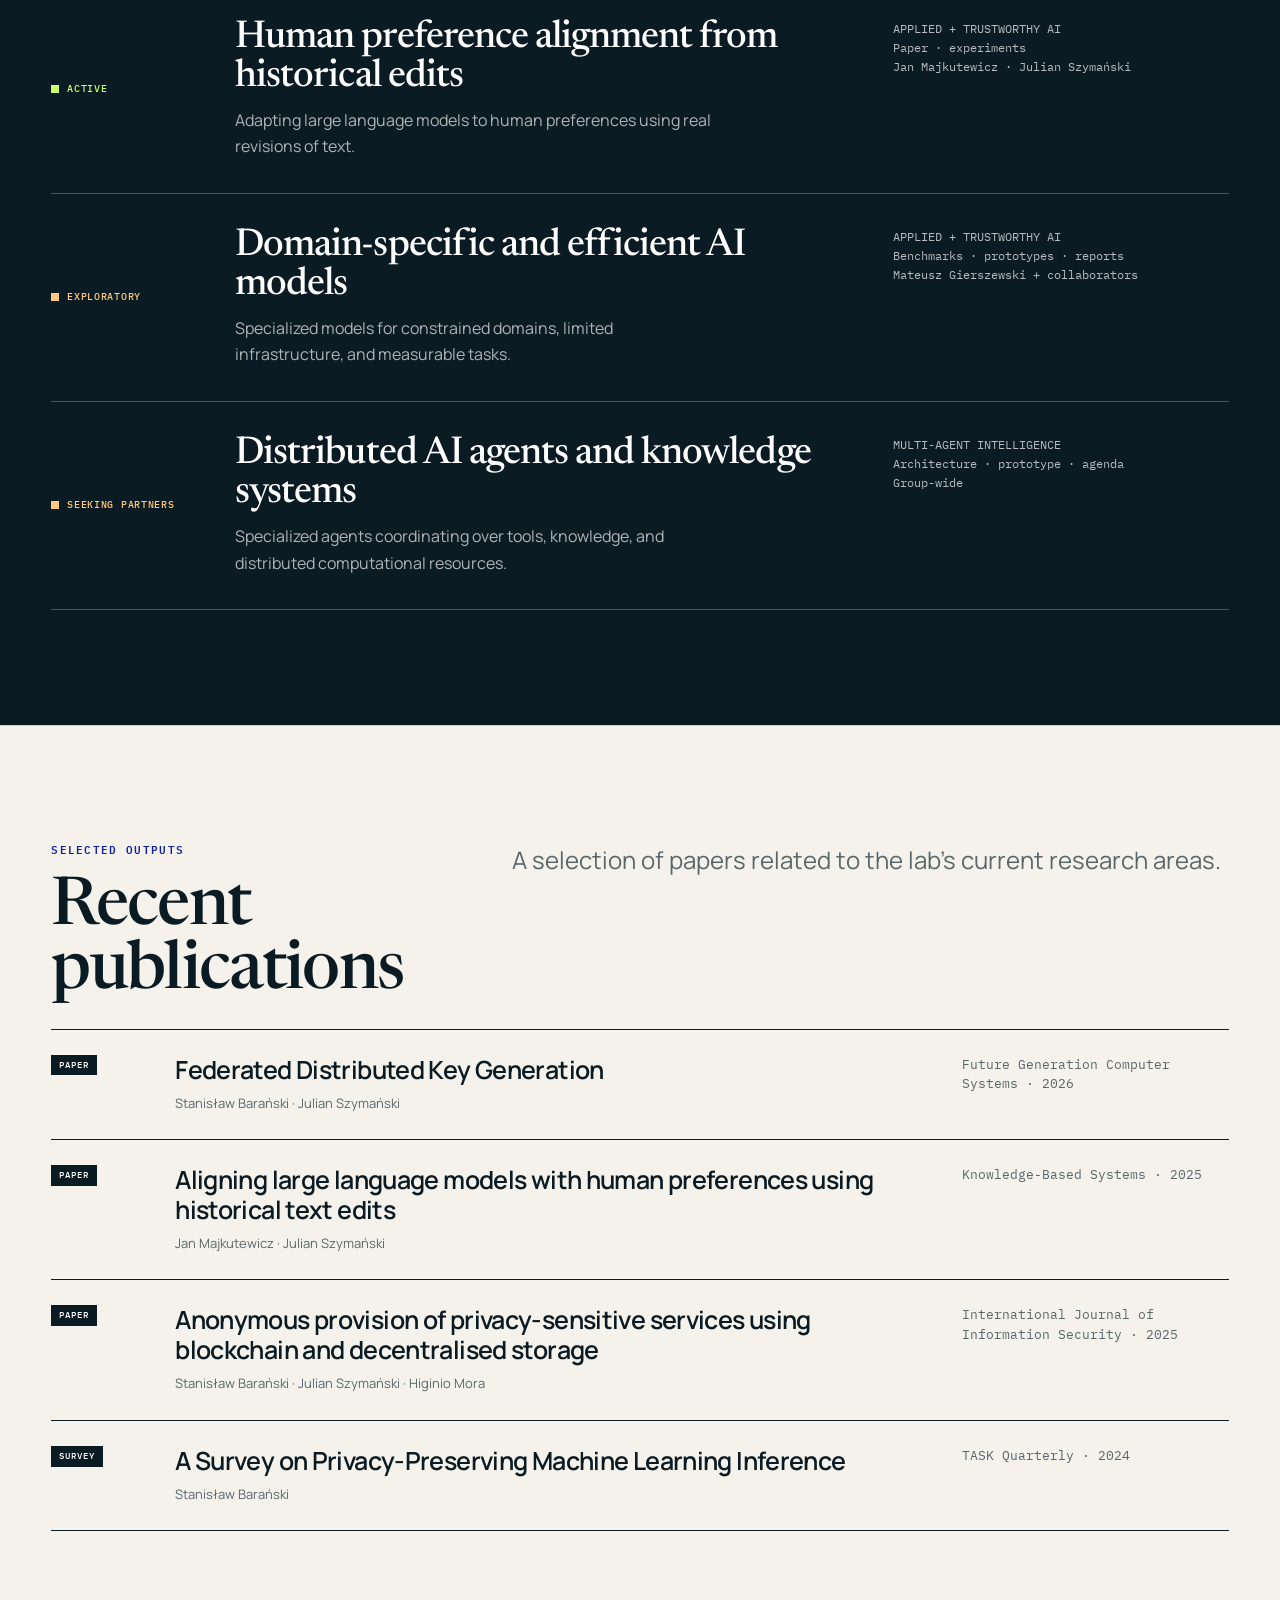
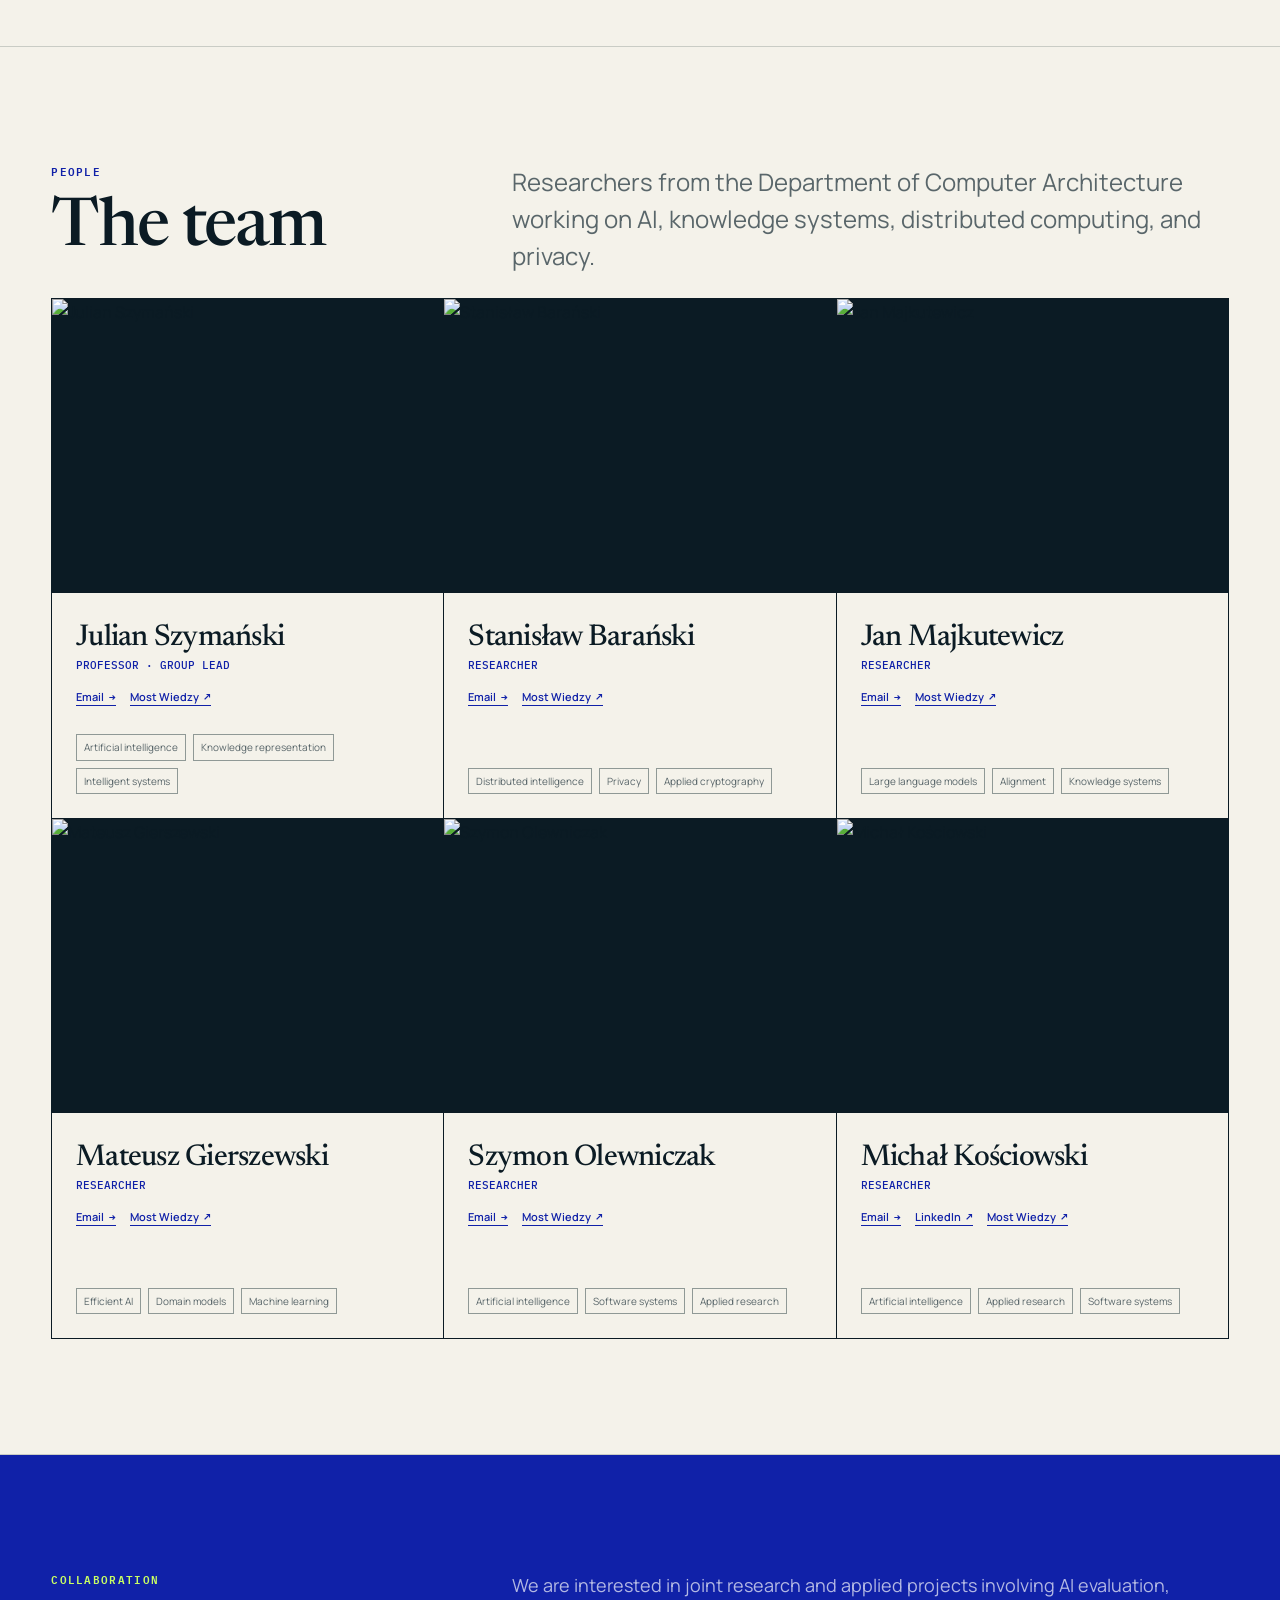
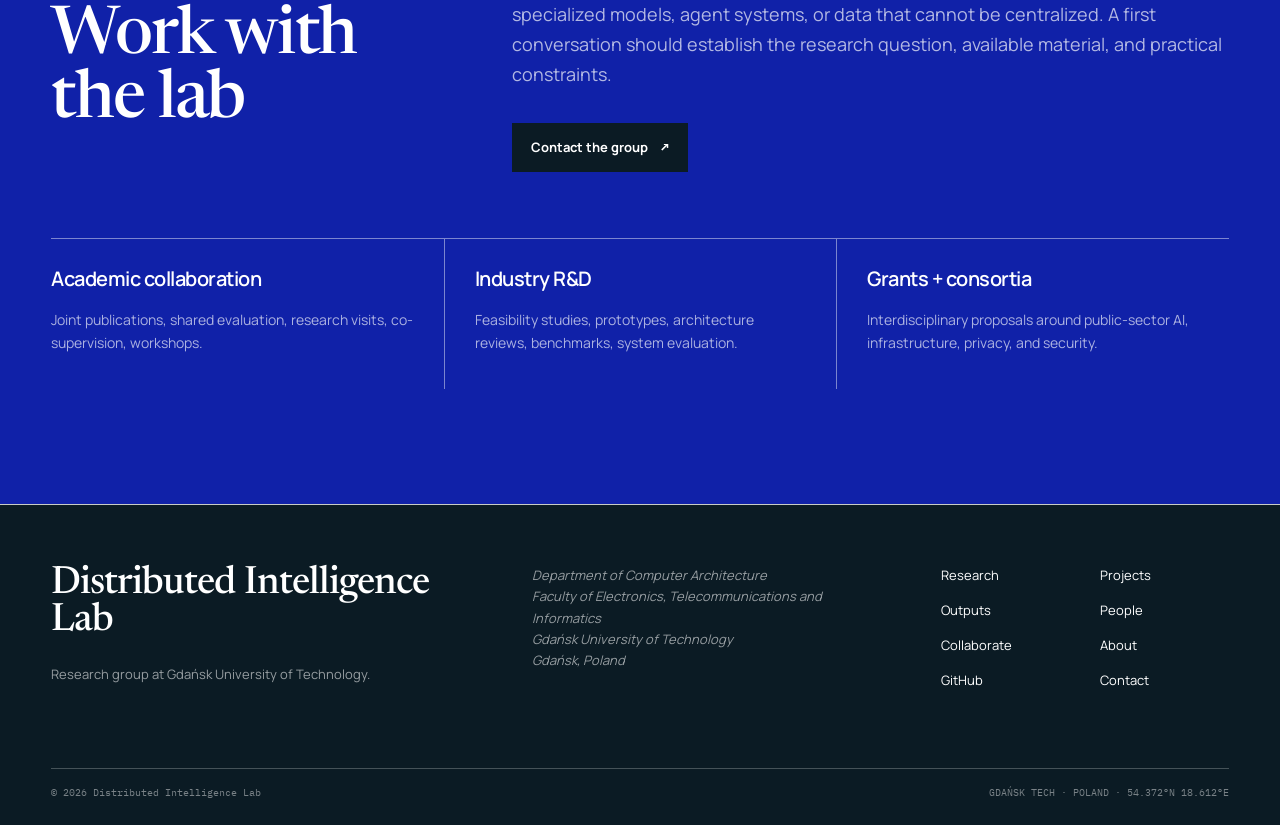
==== commit 35849294: "Rebuild research lab website" ====
--- a/index.html
+++ b/index.html
@@ -1,377 +1,135 @@
-<!DOCTYPE html>
+<!doctype html>
 <html lang="en">
 <head>
-  <meta charset="utf-8" />
-  <meta name="viewport" content="width=device-width, initial-scale=1" />
-  <title>Trustworthy AI Lab — Gdansk University of Technology</title>
-  <meta name="description" content="Trustworthy AI Lab at Gdansk University of Technology. Research in trustworthy AI systems, large language models, privacy-preserving computation, and decentralized infrastructure." />
-  <link rel="preconnect" href="https://fonts.googleapis.com" />
-  <link rel="preconnect" href="https://fonts.gstatic.com" crossorigin />
-  <link href="https://fonts.googleapis.com/css2?family=EB+Garamond:ital,wght@0,400;0,500;0,600;1,400&family=Source+Sans+3:wght@400;500;600&display=swap" rel="stylesheet" />
-  <link rel="stylesheet" href="style.css" />
+  <meta charset="utf-8">
+  <meta name="viewport" content="width=device-width, initial-scale=1">
+  <title>Distributed Intelligence Lab | Gdańsk University of Technology</title>
+  <meta name="description" content="Distributed Intelligence Lab researches AI systems distributed across agents, data, devices, organizations, and trust boundaries.">
+  <meta property="og:title" content="Distributed Intelligence Lab">
+  <meta property="og:description" content="AI systems across agents, data, devices, organizations, and trust boundaries.">
+  <meta property="og:type" content="website">
+  <link rel="stylesheet" href="dil-site.css">
 </head>
 <body>
-
-  <nav class="site-nav" aria-label="Primary navigation">
-    <div class="wrap">
-      <div class="nav-brand">Trustworthy AI Lab <span>&middot; Gdansk University of Technology</span></div>
-      <ul class="nav-links" role="list">
-        <li><a href="#research">Research</a></li>
-        <li><a href="#people">People</a></li>
-        <li><a href="#publications">Publications</a></li>
-        <li><a href="#collaborate">Collaborate</a></li>
-        <li><a href="#contact">Contact</a></li>
+  <a class="skip-link" href="#main">Skip to content</a>
+  <div class="topline"><div class="shell"><span>Department of Computer Architecture · Faculty of ETI</span><span>Gdańsk University of Technology · Poland</span></div></div>
+  <header class="site-header">
+    <nav class="nav shell" aria-label="Primary navigation">
+      <a class="brand" href="#main" aria-label="Distributed Intelligence Lab home">
+        <span class="brand-mark" aria-hidden="true">DIL</span>
+        <span class="brand-copy"><strong>Distributed Intelligence Lab</strong><small>Gdańsk University of Technology</small></span>
+      </a>
+      <ul class="nav-links">
+        <li><a href="#research">Research</a></li><li><a href="#projects">Projects</a></li><li><a href="#outputs">Outputs</a></li><li><a href="#people">People</a></li><li><a href="#collaborate">Collaborate</a></li><li><a href="#about">About</a></li>
       </ul>
-    </div>
+      <ul class="utility-links"><li><a href="https://github.com/OverfittedMinds">GitHub</a></li><li><a class="contact" href="mailto:julian.szymanski@eti.pg.gda.pl">Contact ↗</a></li></ul>
+      <button class="menu-toggle" type="button" aria-expanded="false" aria-controls="mobile-nav" data-menu-toggle><span>Menu</span><i class="menu-icon" aria-hidden="true"></i></button>
+    </nav>
+  </header>
+  <nav class="mobile-nav" id="mobile-nav" aria-label="Mobile navigation" aria-hidden="true" data-mobile-nav>
+    <a href="#research">Research</a><a href="#projects">Projects</a><a href="#outputs">Outputs</a><a href="#people">People</a><a href="#collaborate">Collaborate</a><a href="#about">About</a>
   </nav>
 
-  <header class="hero">
-    <div class="wrap">
-      <p class="hero-affil">Department of Computer Architecture &middot; Gdansk University of Technology</p>
-      <h1 class="hero-title">Trustworthy AI Lab</h1>
-      <p class="hero-sub">We study and build AI systems for sensitive, high-trust settings &mdash; where privacy, reliability, auditability, and real-world deployment matter.</p>
-      <div class="hero-cta">
-        <a class="cta-link" href="#research">Research</a>
-        <a class="cta-link secondary" href="#collaborate">Collaborate</a>
-      </div>
-    </div>
-  </header>
-
-  <main>
-
-    <section id="about">
-      <div class="wrap">
-        <p class="section-label">About</p>
-        <div class="about-grid">
-          <div class="about-text">
-            <p>We are a research group at Gdansk University of Technology working at the intersection of AI, distributed systems, privacy, and verifiable infrastructure.</p>
-            <p>Our focus is on systems that must operate under real constraints: sensitive data, adversarial environments, organizational boundaries, and deployment pressure. We care about AI that is not only capable, but measurable, safe, and accountable.</p>
-          </div>
-          <div class="about-meta">
-            <div class="about-meta-item">
-              <span class="about-meta-label">Location</span>
-              <span>Gdansk, Poland</span>
-            </div>
-            <div class="about-meta-item">
-              <span class="about-meta-label">Department</span>
-              <span>Computer Architecture, FETI</span>
-            </div>
-            <div class="about-meta-item">
-              <span class="about-meta-label">Group lead</span>
-              <span>Prof. Julian Szymanski</span>
-            </div>
-            <div class="about-meta-item">
-              <span class="about-meta-label">Focus</span>
-              <span>AI &middot; Privacy &middot; Distributed Systems</span>
-            </div>
-          </div>
+  <main id="main">
+    <section class="hero">
+      <div class="shell hero-layout">
+        <div class="hero-copy" data-reveal>
+          <p class="eyebrow">Distributed Intelligence Lab · Gdańsk Tech</p>
+          <h1>AI systems, <em>distributed.</em></h1>
+          <p class="hero-deck">We study how models and software agents cooperate when data, computation, and responsibility are split between people, devices, and institutions.</p>
+          <p class="hero-note">Our work covers language models, multi-agent systems, and AI evaluation. We use privacy technologies and distributed protocols where they solve a concrete systems problem.</p>
+          <div class="actions"><a class="button primary" href="#research">Explore our research</a><a class="button secondary" href="#collaborate">Work with us</a></div>
         </div>
+        <figure class="research-visual" data-reveal aria-hidden="true">
+          <img class="research-visual-image" src="[data-uri]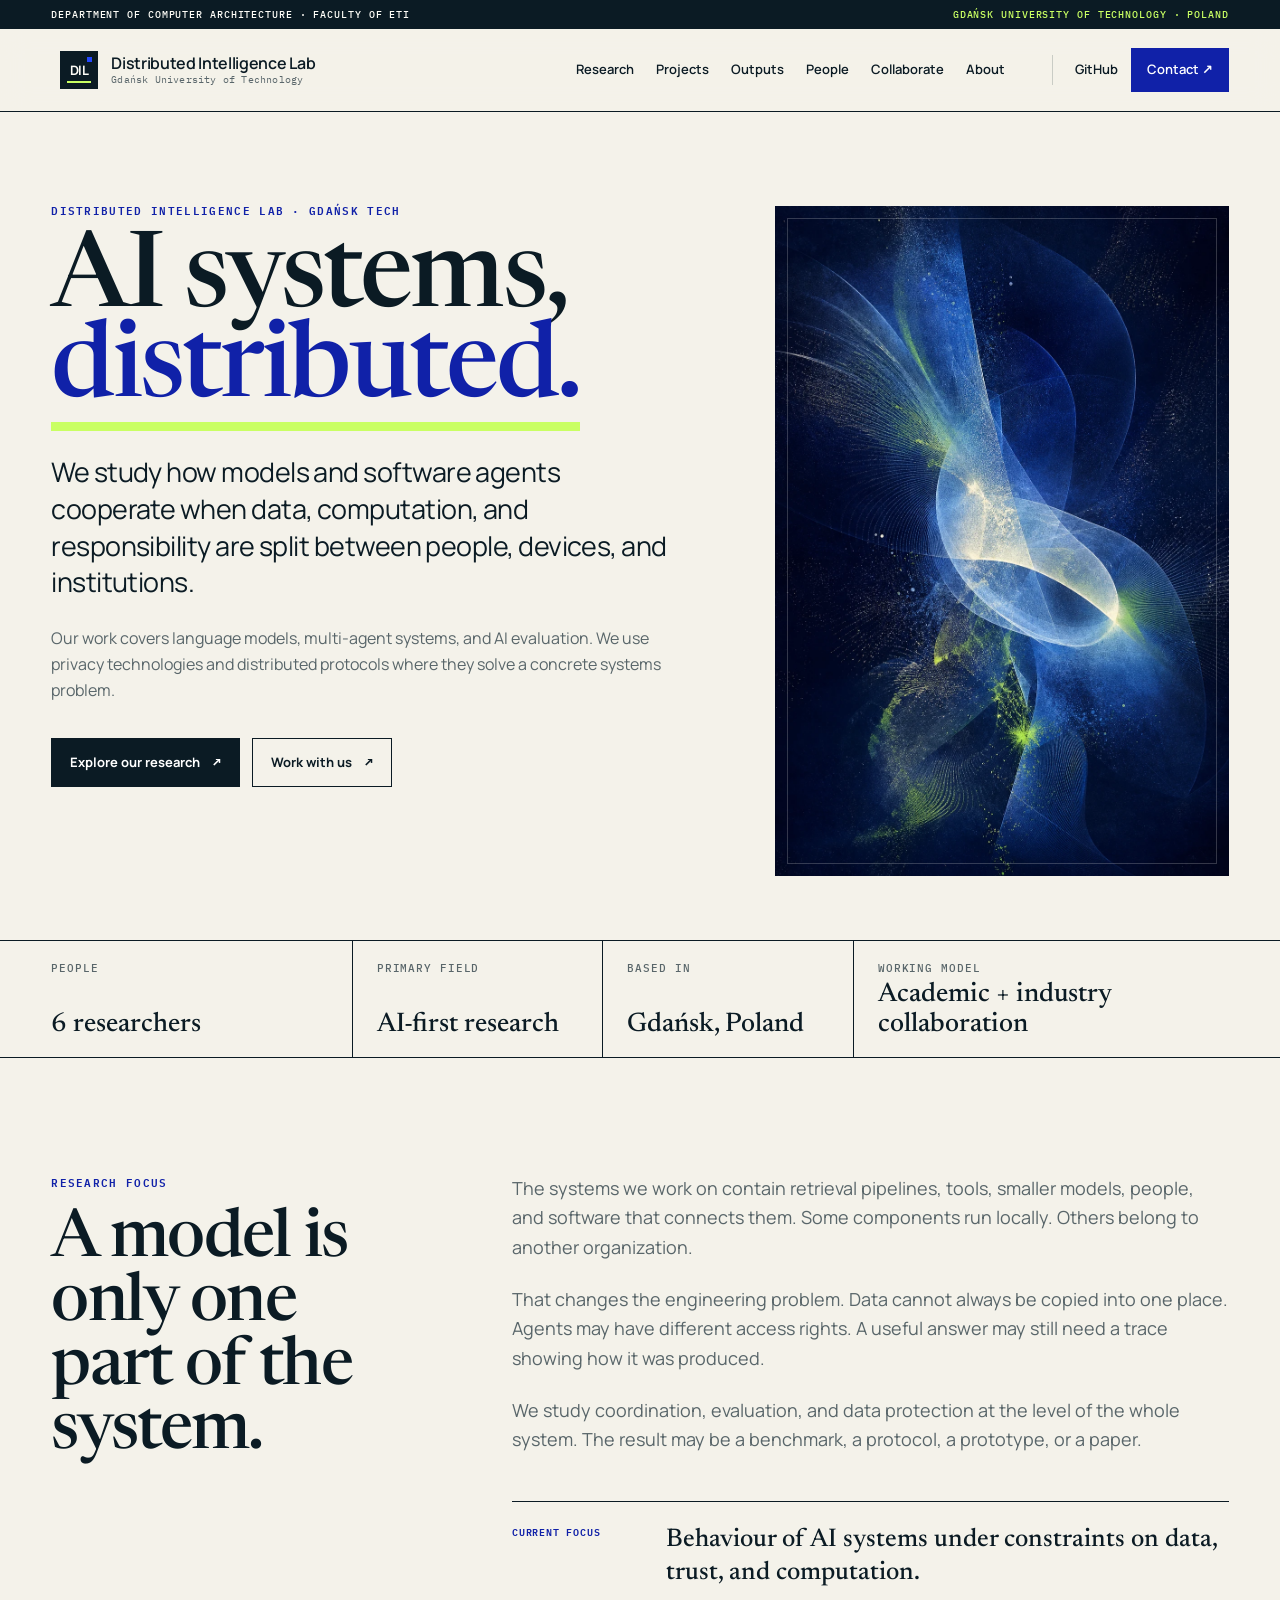
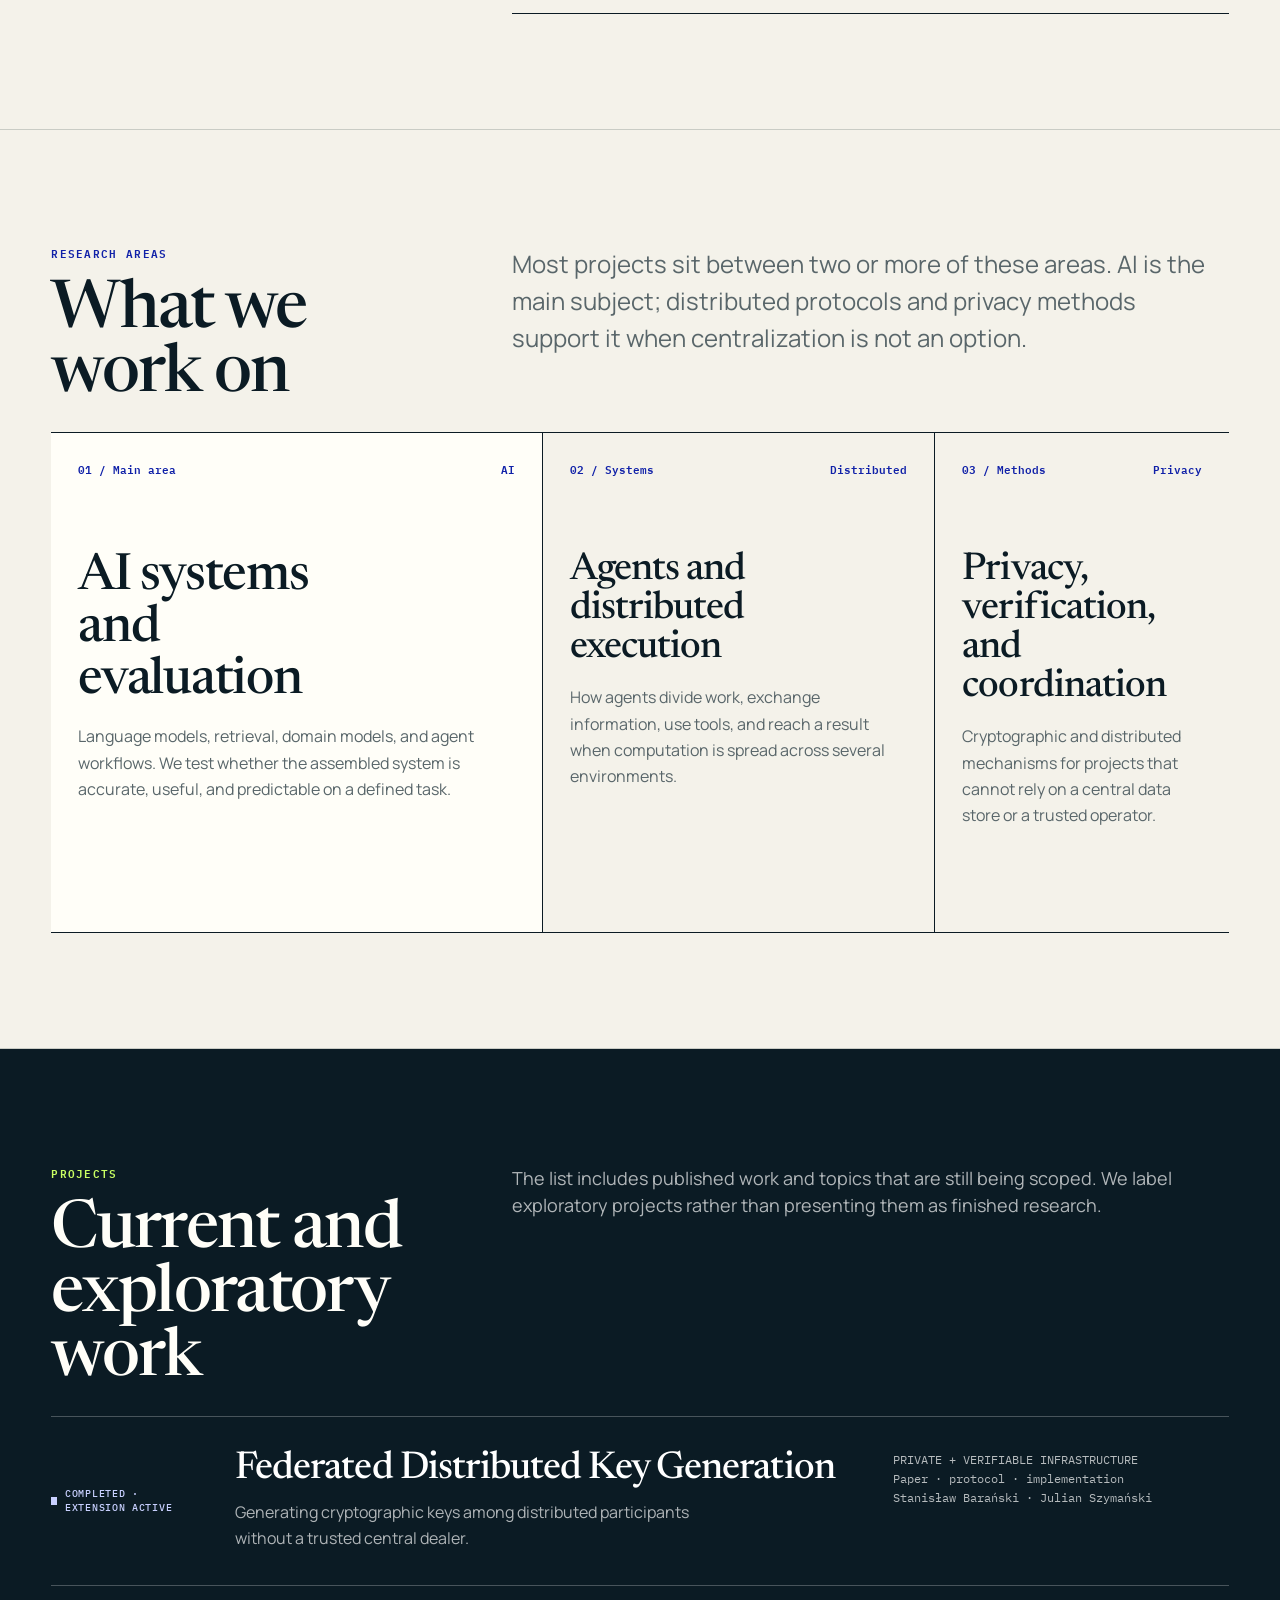
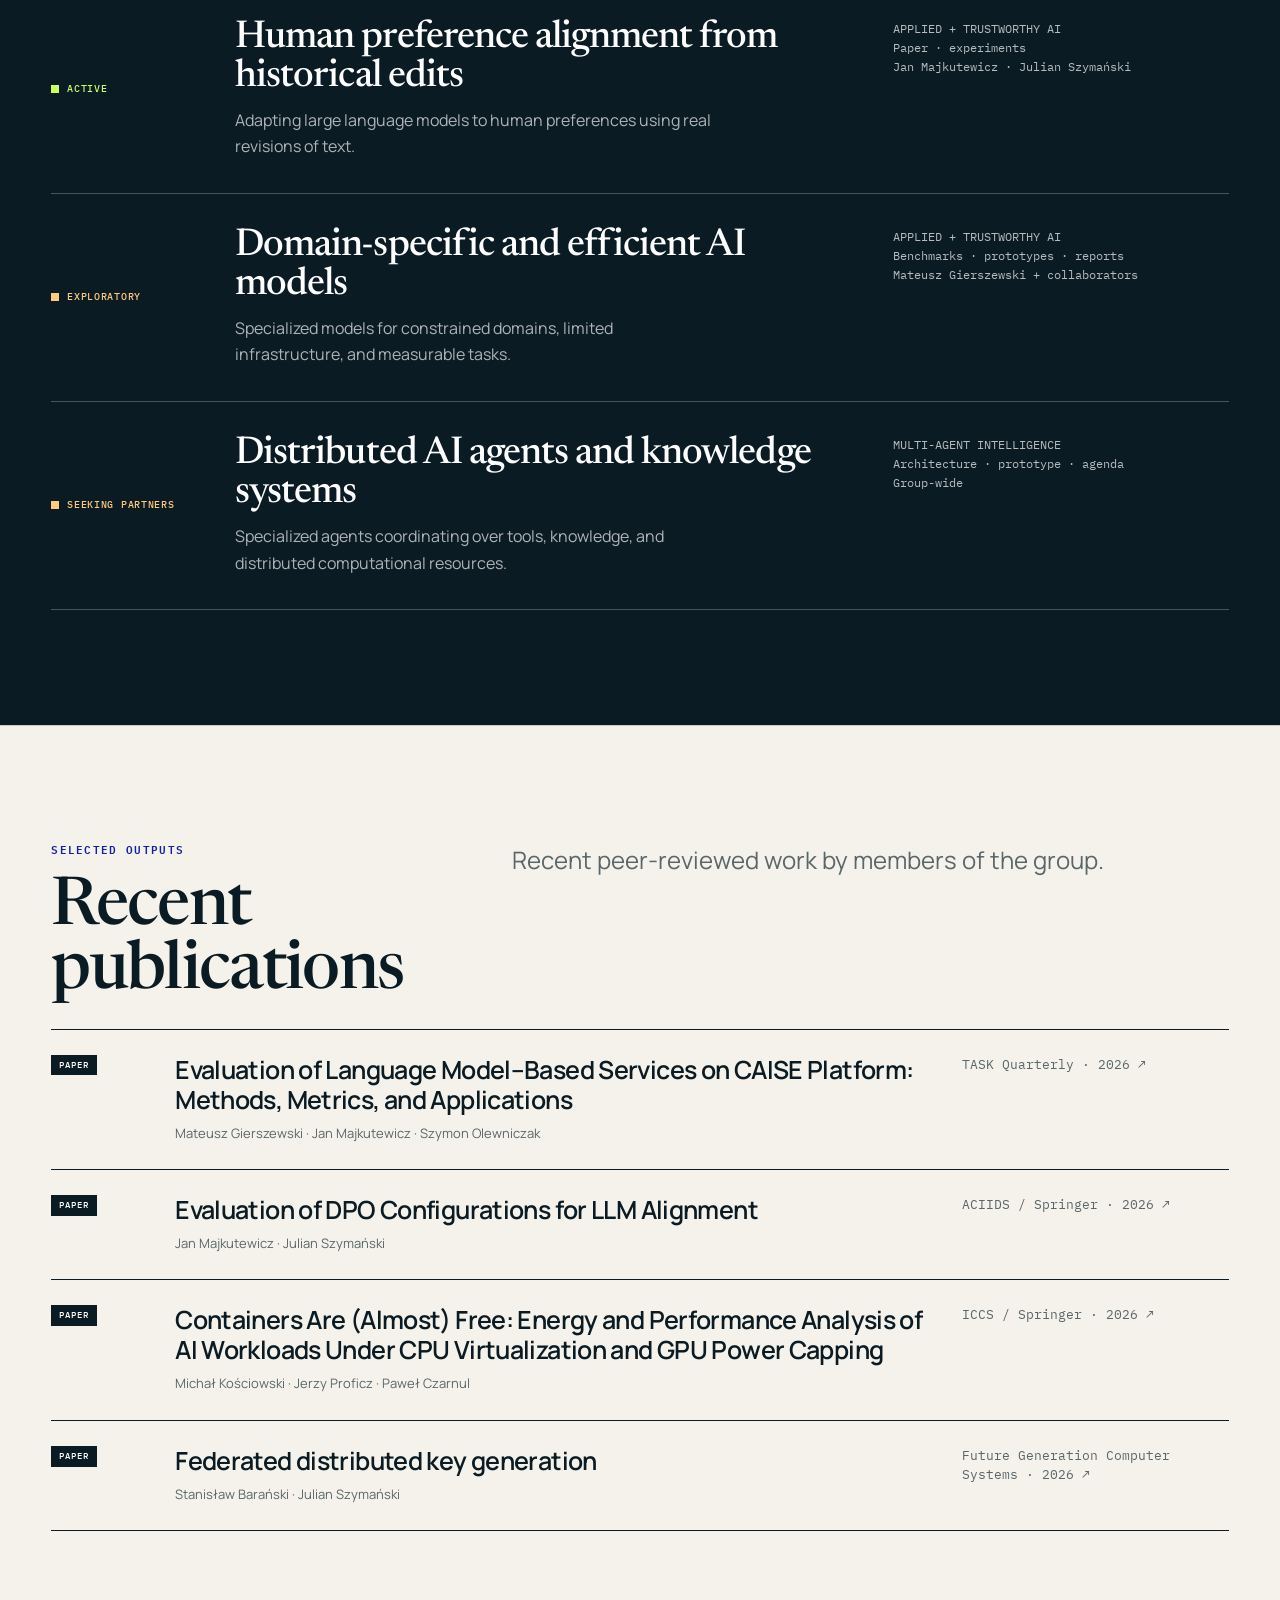
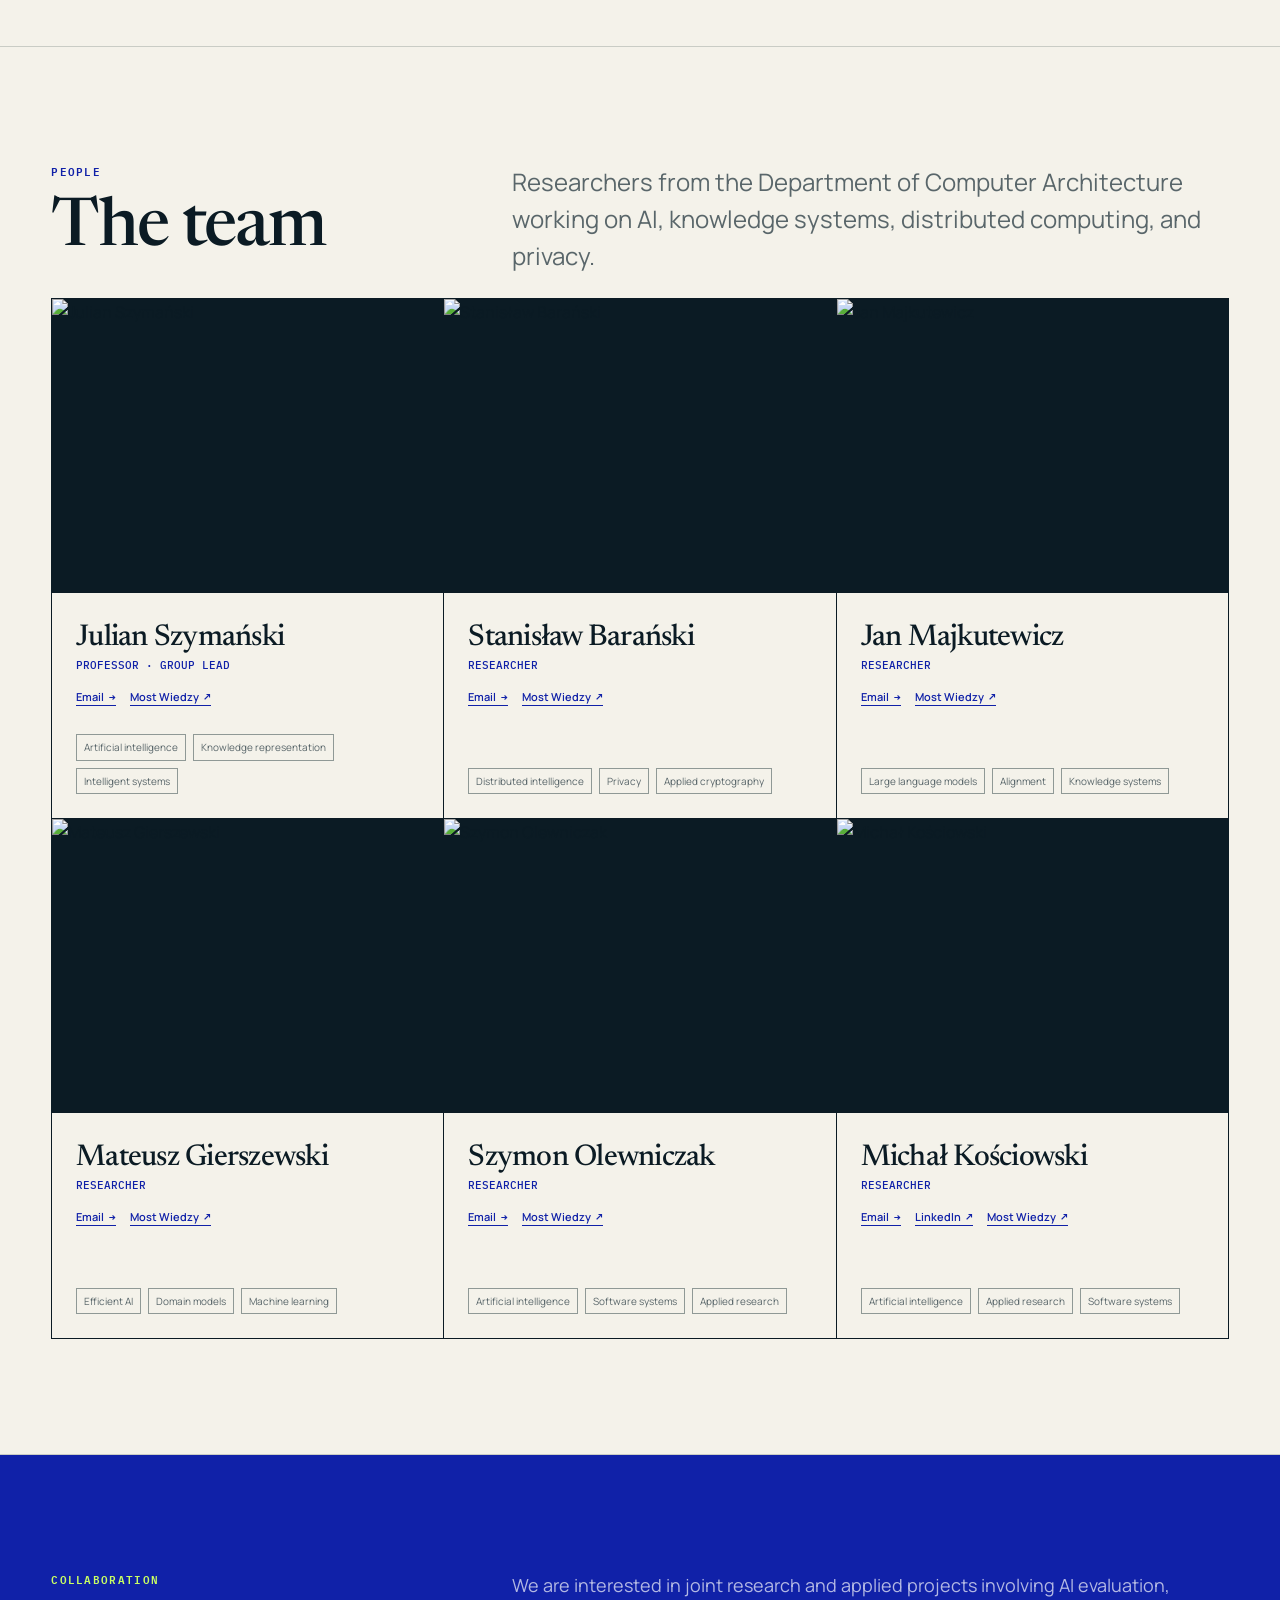
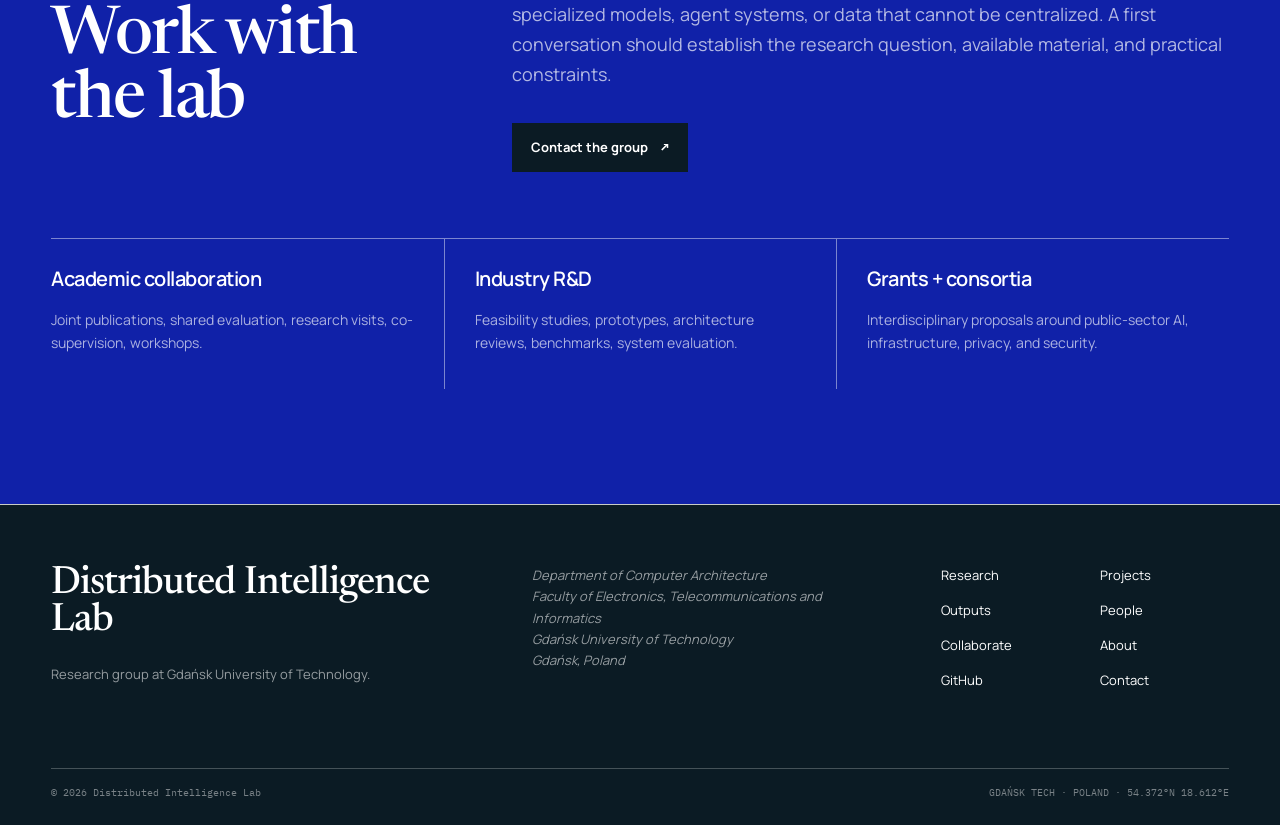
==== commit 825df568: "Refresh recent publications" ====
--- a/index.html
+++ b/index.html
@@ -78,12 +78,12 @@
     </div></section>
 
     <section class="section" id="outputs"><div class="shell">
-      <div class="section-grid" data-reveal><header><p class="eyebrow">Selected outputs</p><h2>Recent publications</h2></header><p class="lead">A selection of papers related to the lab's current research areas.</p></div>
+      <div class="section-grid" data-reveal><header><p class="eyebrow">Selected outputs</p><h2>Recent publications</h2></header><p class="lead">Recent peer-reviewed work by members of the group.</p></div>
       <div class="outputs" data-reveal>
-        <article class="output"><span class="output-type">Paper</span><div><h3>Federated Distributed Key Generation</h3><p>Stanisław Barański · Julian Szymański</p></div><p class="venue">Future Generation Computer Systems · 2026</p></article>
-        <article class="output"><span class="output-type">Paper</span><div><h3>Aligning large language models with human preferences using historical text edits</h3><p>Jan Majkutewicz · Julian Szymański</p></div><p class="venue">Knowledge-Based Systems · 2025</p></article>
-        <article class="output"><span class="output-type">Paper</span><div><h3>Anonymous provision of privacy-sensitive services using blockchain and decentralised storage</h3><p>Stanisław Barański · Julian Szymański · Higinio Mora</p></div><p class="venue">International Journal of Information Security · 2025</p></article>
-        <article class="output"><span class="output-type">Survey</span><div><h3>A Survey on Privacy-Preserving Machine Learning Inference</h3><p>Stanisław Barański</p></div><p class="venue">TASK Quarterly · 2024</p></article>
+        <a class="output" href="https://doi.org/10.34808/tq2026/30.1/c" target="_blank" rel="noopener" aria-label="Open Evaluation of Language Model–Based Services on CAISE Platform"><span class="output-type">Paper</span><div><h3>Evaluation of Language Model–Based Services on CAISE Platform: Methods, Metrics, and Applications</h3><p>Mateusz Gierszewski · Jan Majkutewicz · Szymon Olewniczak</p></div><p class="venue">TASK Quarterly · 2026 ↗</p></a>
+        <a class="output" href="https://doi.org/10.1007/978-981-92-0068-9_10" target="_blank" rel="noopener" aria-label="Open Evaluation of DPO Configurations for LLM Alignment"><span class="output-type">Paper</span><div><h3>Evaluation of DPO Configurations for LLM Alignment</h3><p>Jan Majkutewicz · Julian Szymański</p></div><p class="venue">ACIIDS / Springer · 2026 ↗</p></a>
+        <a class="output" href="https://doi.org/10.1007/978-3-032-29924-6_42" target="_blank" rel="noopener" aria-label="Open Containers Are Almost Free"><span class="output-type">Paper</span><div><h3>Containers Are (Almost) Free: Energy and Performance Analysis of AI Workloads Under CPU Virtualization and GPU Power Capping</h3><p>Michał Kościowski · Jerzy Proficz · Paweł Czarnul</p></div><p class="venue">ICCS / Springer · 2026 ↗</p></a>
+        <a class="output" href="https://doi.org/10.1016/j.future.2025.108226" target="_blank" rel="noopener" aria-label="Open Federated distributed key generation"><span class="output-type">Paper</span><div><h3>Federated distributed key generation</h3><p>Stanisław Barański · Julian Szymański</p></div><p class="venue">Future Generation Computer Systems · 2026 ↗</p></a>
       </div>
     </div></section>
 
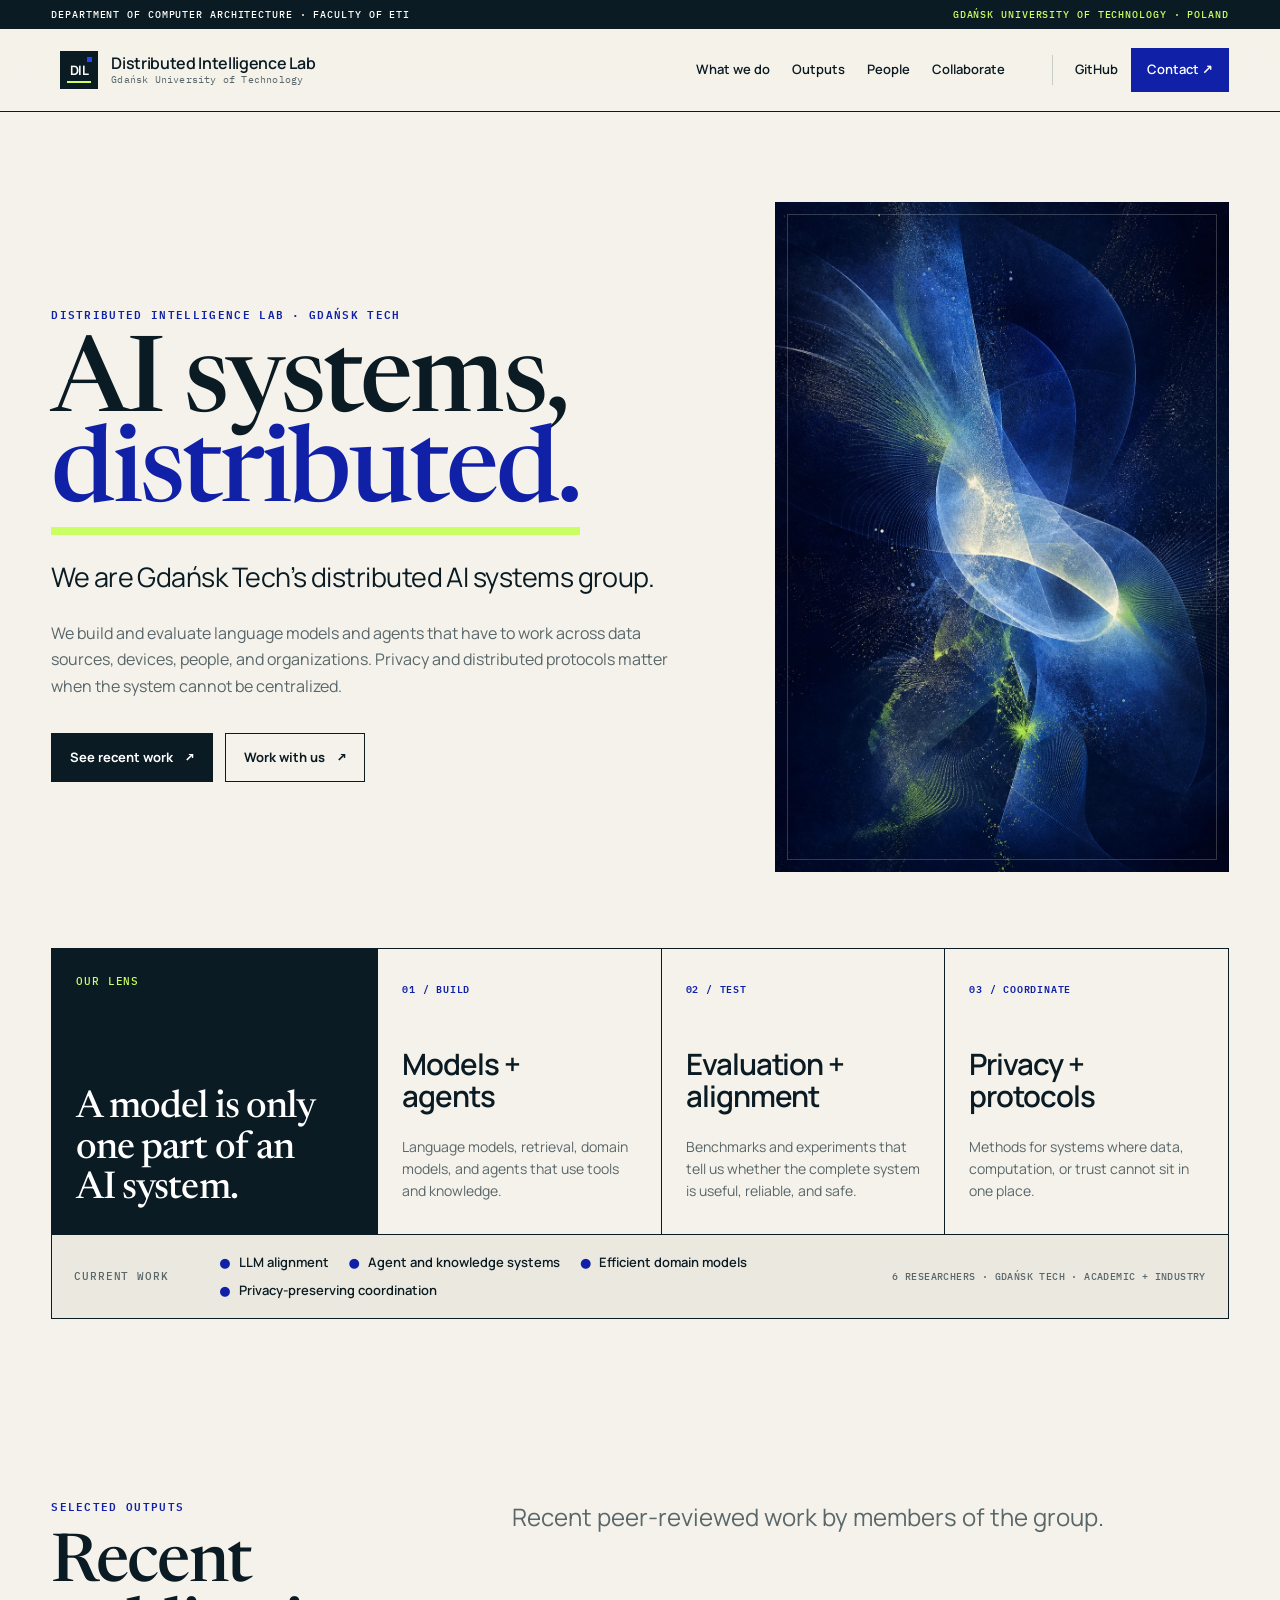
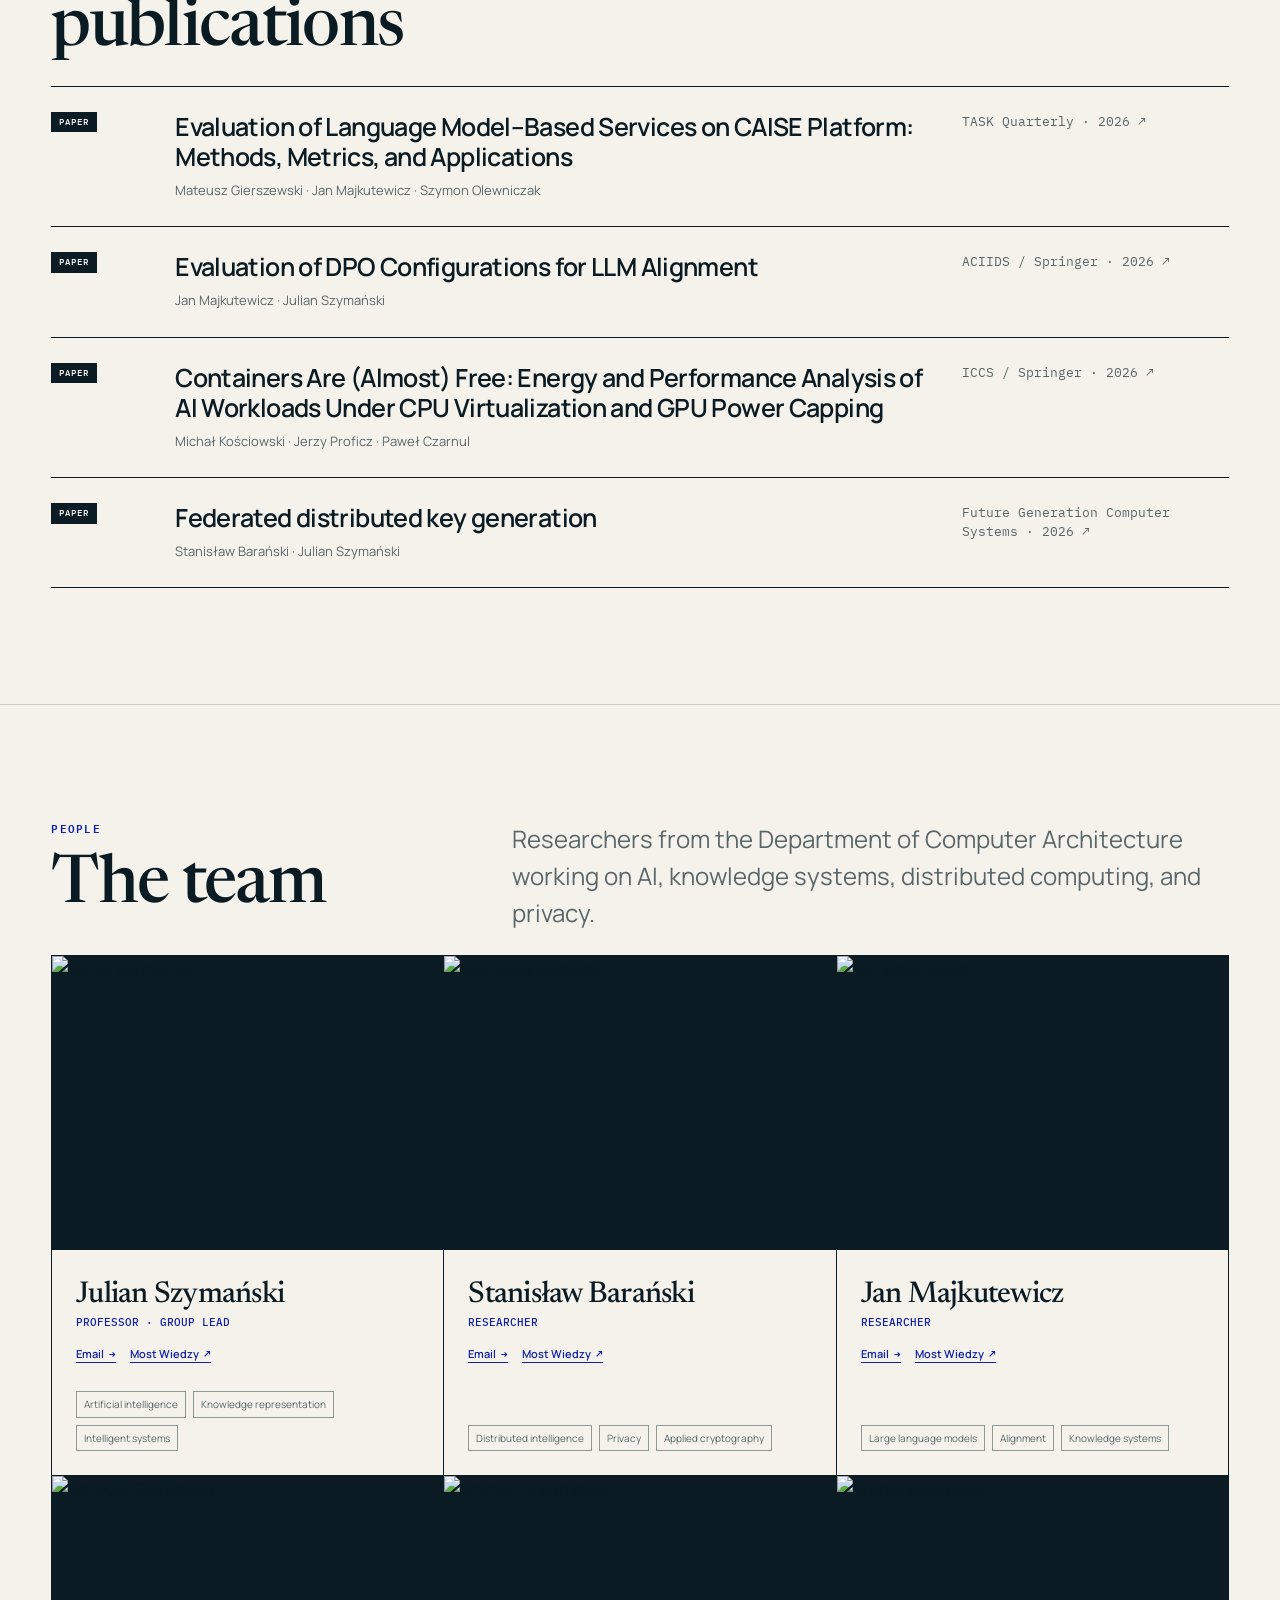
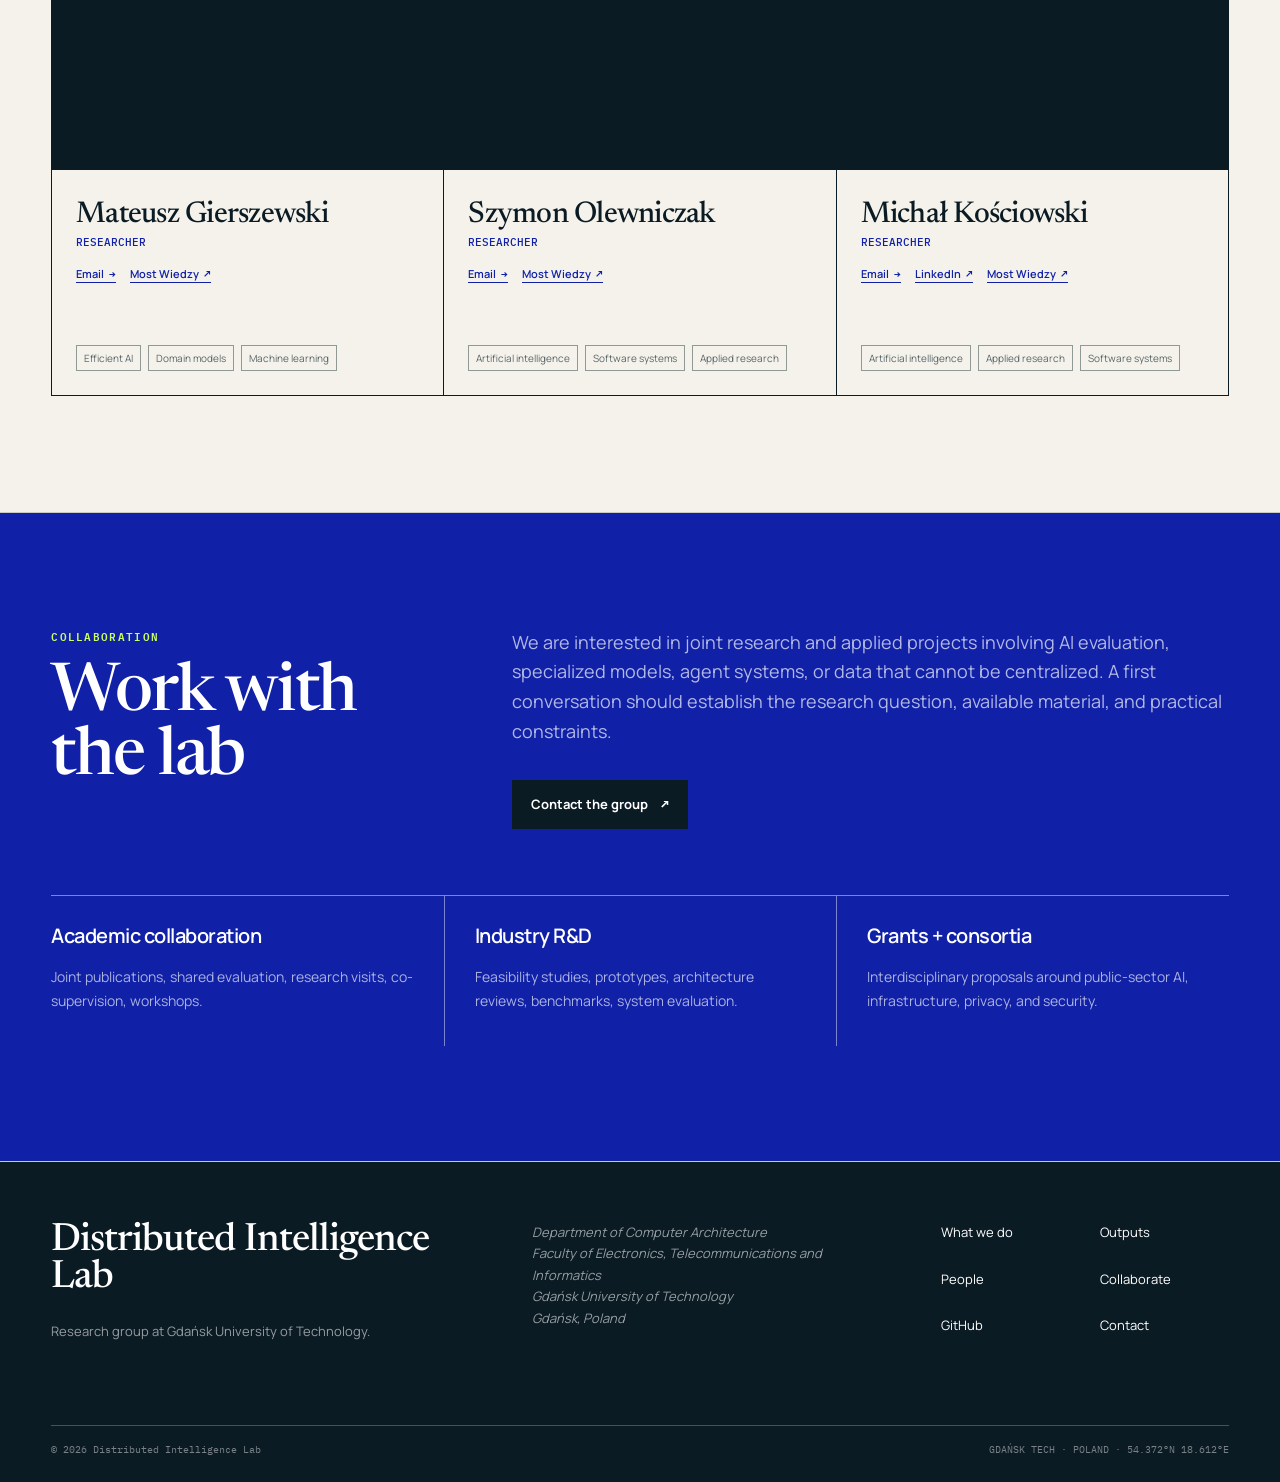
==== commit d0581323: "Condense homepage research overview" ====
--- a/index.html
+++ b/index.html
@@ -20,62 +20,42 @@
         <span class="brand-copy"><strong>Distributed Intelligence Lab</strong><small>Gdańsk University of Technology</small></span>
       </a>
       <ul class="nav-links">
-        <li><a href="#research">Research</a></li><li><a href="#projects">Projects</a></li><li><a href="#outputs">Outputs</a></li><li><a href="#people">People</a></li><li><a href="#collaborate">Collaborate</a></li><li><a href="#about">About</a></li>
+        <li><a href="#about">What we do</a></li><li><a href="#outputs">Outputs</a></li><li><a href="#people">People</a></li><li><a href="#collaborate">Collaborate</a></li>
       </ul>
       <ul class="utility-links"><li><a href="https://github.com/OverfittedMinds">GitHub</a></li><li><a class="contact" href="mailto:julian.szymanski@eti.pg.gda.pl">Contact ↗</a></li></ul>
       <button class="menu-toggle" type="button" aria-expanded="false" aria-controls="mobile-nav" data-menu-toggle><span>Menu</span><i class="menu-icon" aria-hidden="true"></i></button>
     </nav>
   </header>
   <nav class="mobile-nav" id="mobile-nav" aria-label="Mobile navigation" aria-hidden="true" data-mobile-nav>
-    <a href="#research">Research</a><a href="#projects">Projects</a><a href="#outputs">Outputs</a><a href="#people">People</a><a href="#collaborate">Collaborate</a><a href="#about">About</a>
+    <a href="#about">What we do</a><a href="#outputs">Outputs</a><a href="#people">People</a><a href="#collaborate">Collaborate</a>
   </nav>
 
   <main id="main">
-    <section class="hero">
+    <section class="hero" id="about">
       <div class="shell hero-layout">
         <div class="hero-copy" data-reveal>
           <p class="eyebrow">Distributed Intelligence Lab · Gdańsk Tech</p>
           <h1>AI systems, <em>distributed.</em></h1>
-          <p class="hero-deck">We study how models and software agents cooperate when data, computation, and responsibility are split between people, devices, and institutions.</p>
-          <p class="hero-note">Our work covers language models, multi-agent systems, and AI evaluation. We use privacy technologies and distributed protocols where they solve a concrete systems problem.</p>
-          <div class="actions"><a class="button primary" href="#research">Explore our research</a><a class="button secondary" href="#collaborate">Work with us</a></div>
+          <p class="hero-deck">We are Gdańsk Tech’s distributed AI systems group.</p>
+          <p class="hero-note">We build and evaluate language models and agents that have to work across data sources, devices, people, and organizations. Privacy and distributed protocols matter when the system cannot be centralized.</p>
+          <div class="actions"><a class="button primary" href="#outputs">See recent work</a><a class="button secondary" href="#collaborate">Work with us</a></div>
         </div>
         <figure class="research-visual" data-reveal aria-hidden="true">
           <img class="research-visual-image" src="[data-uri]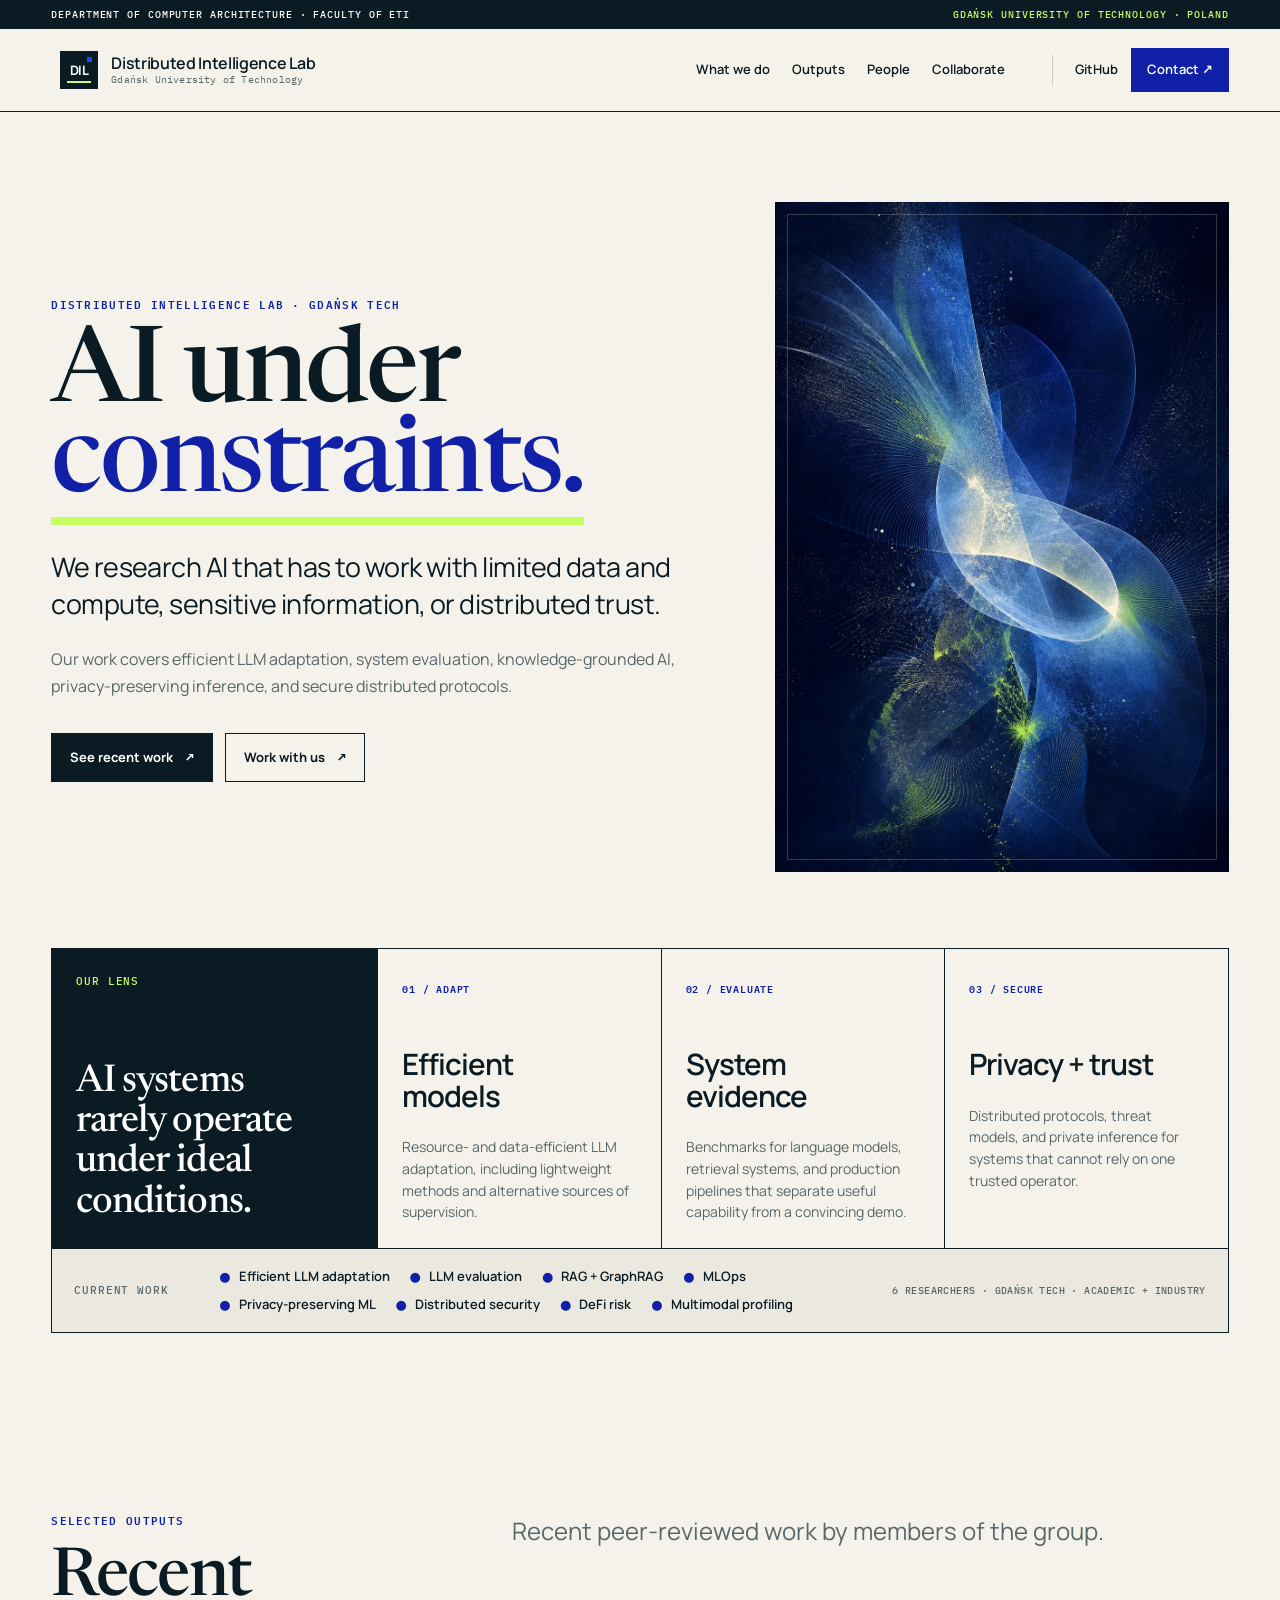
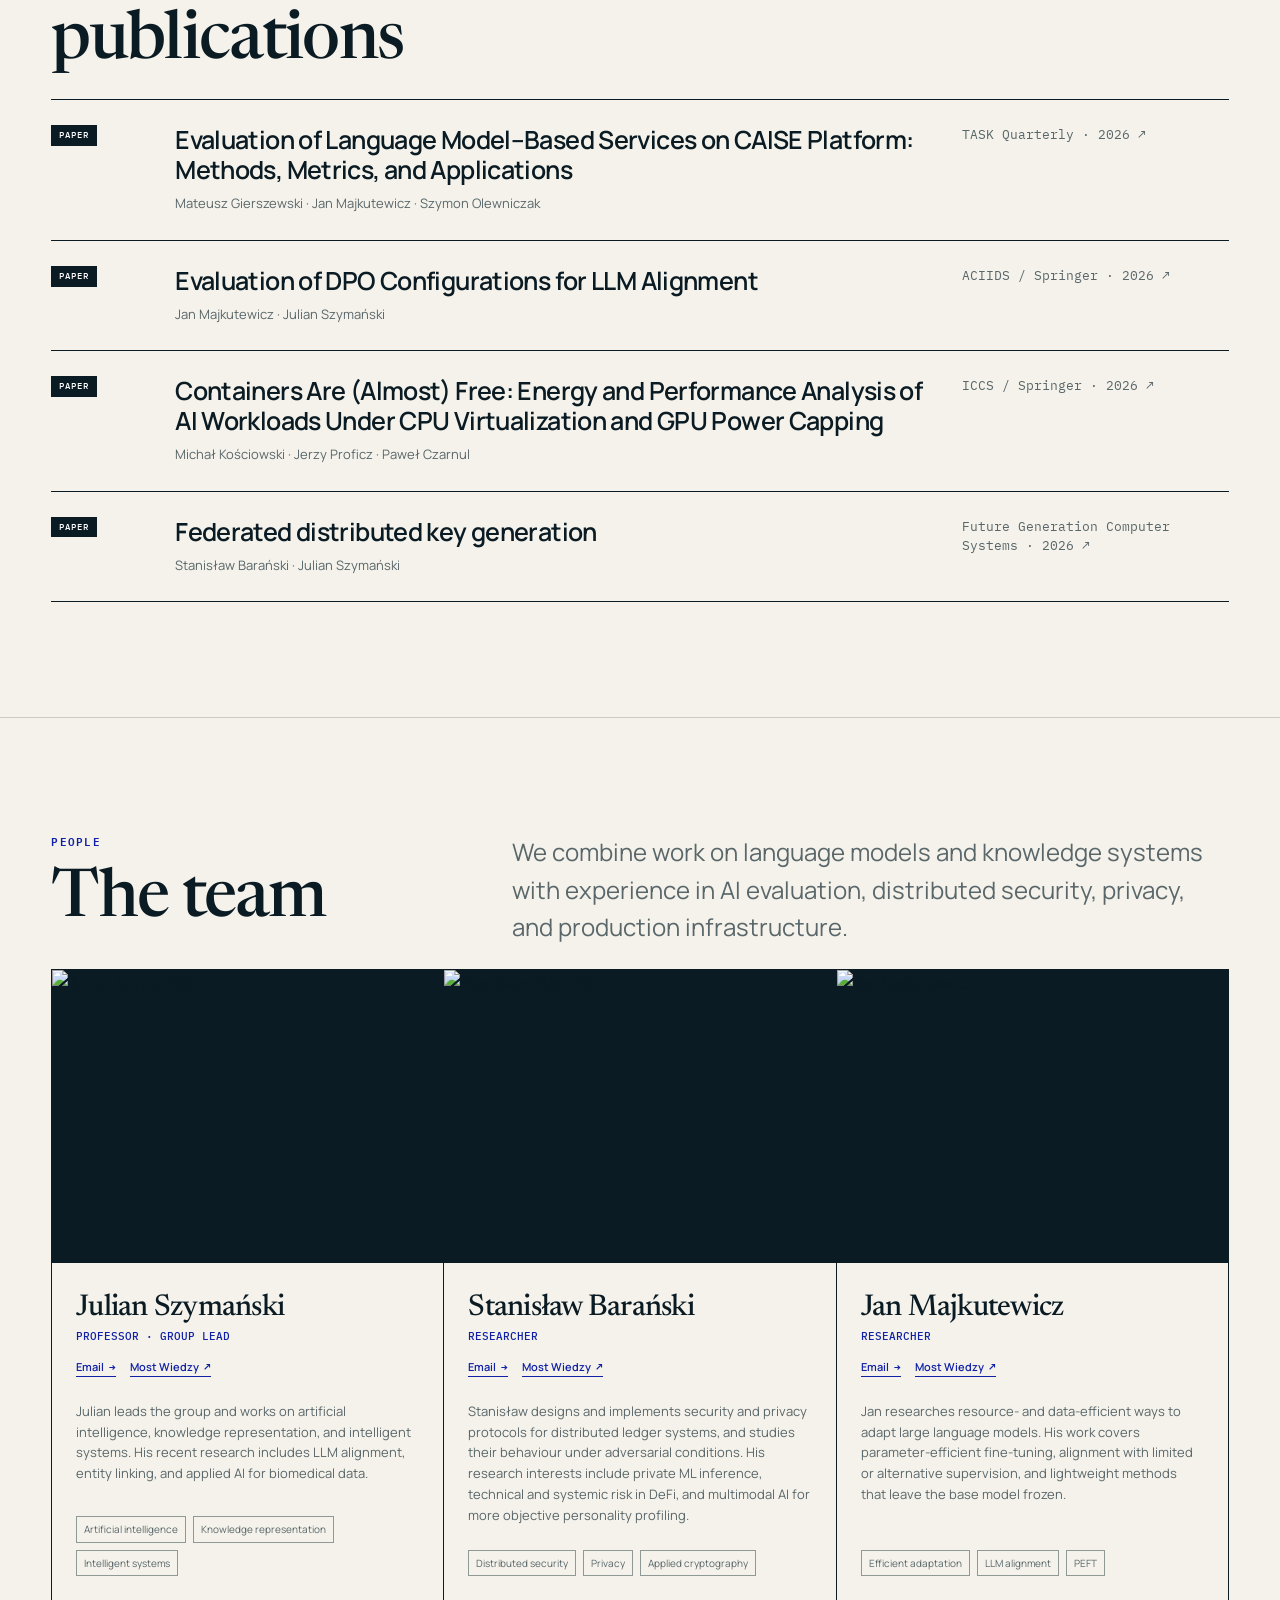
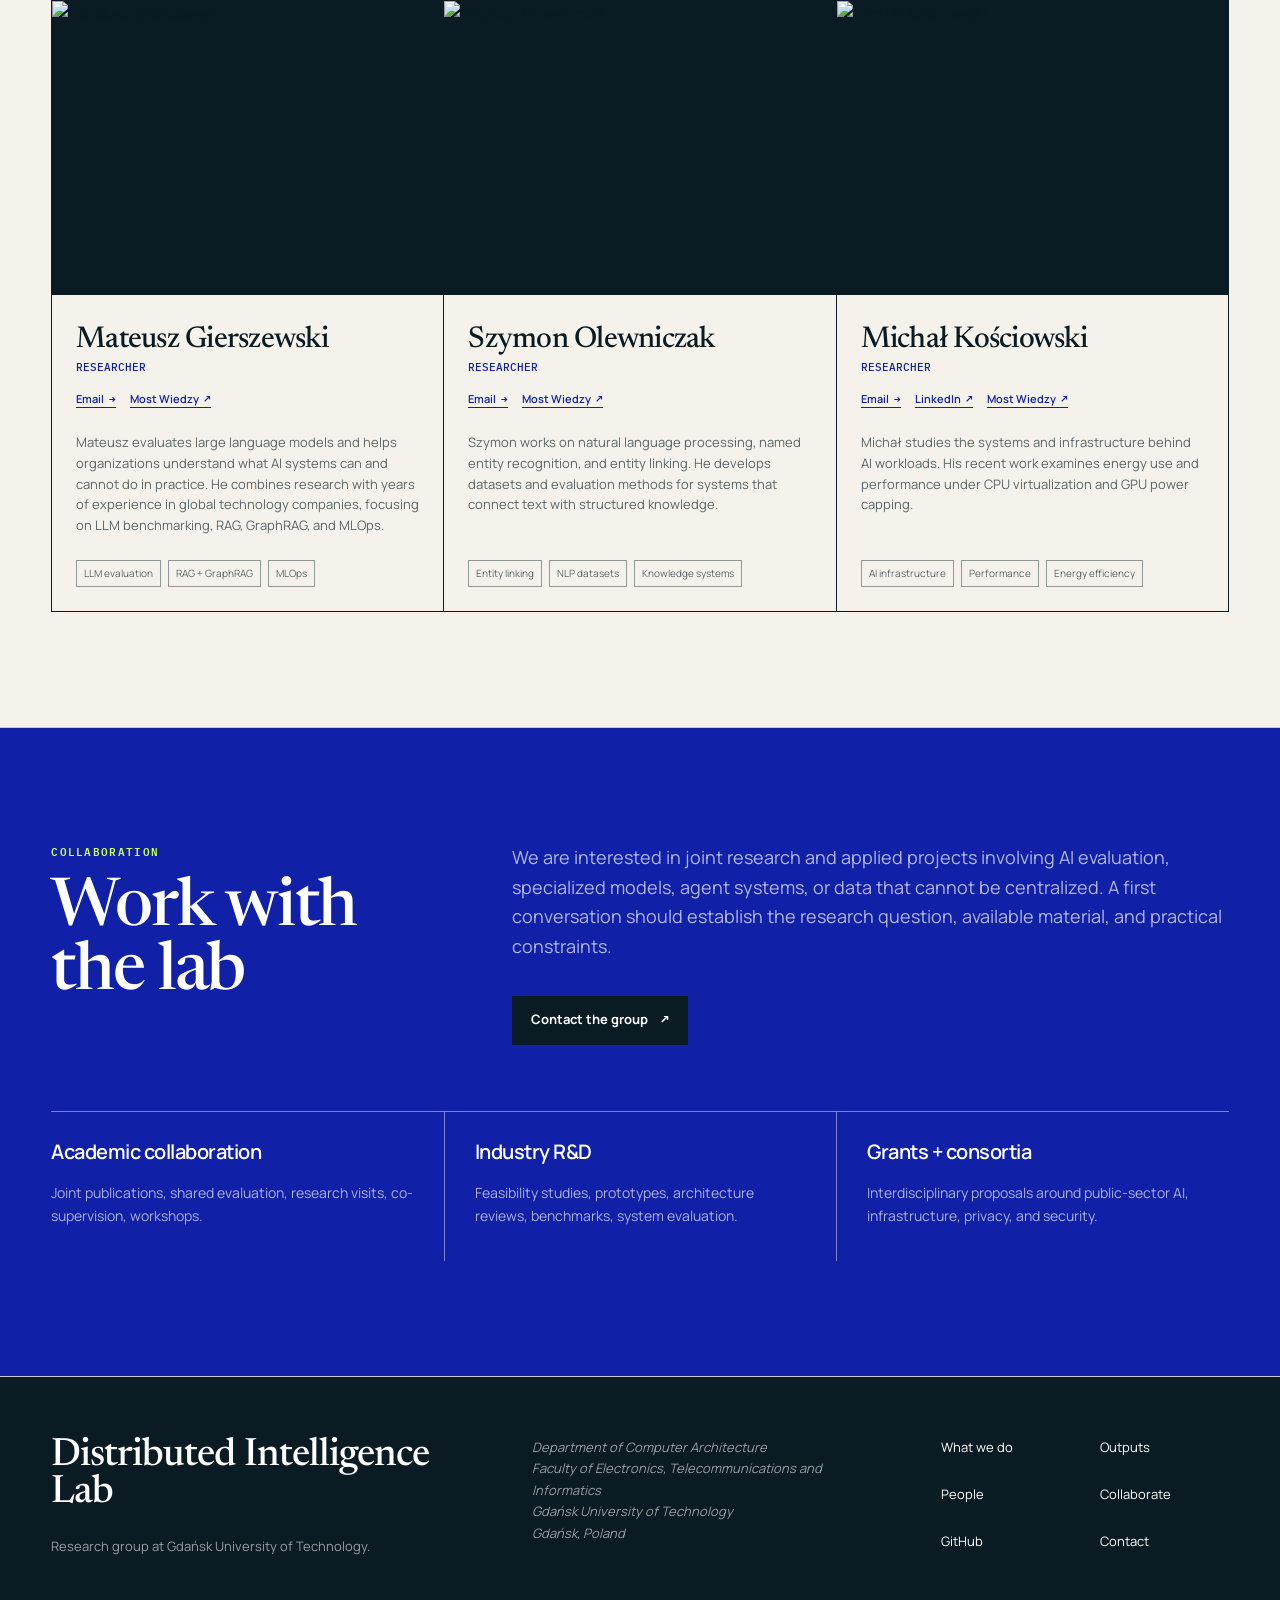
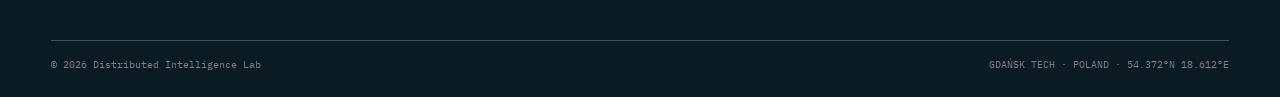
==== commit 099c1a4f: "Add team research profiles" ====
--- a/index.html
+++ b/index.html
@@ -4,9 +4,9 @@
   <meta charset="utf-8">
   <meta name="viewport" content="width=device-width, initial-scale=1">
   <title>Distributed Intelligence Lab | Gdańsk University of Technology</title>
-  <meta name="description" content="Distributed Intelligence Lab researches AI systems distributed across agents, data, devices, organizations, and trust boundaries.">
+  <meta name="description" content="Distributed Intelligence Lab researches AI systems under real constraints on data, computation, privacy, and trust.">
   <meta property="og:title" content="Distributed Intelligence Lab">
-  <meta property="og:description" content="AI systems across agents, data, devices, organizations, and trust boundaries.">
+  <meta property="og:description" content="AI systems under real constraints on data, computation, privacy, and trust.">
   <meta property="og:type" content="website">
   <link rel="stylesheet" href="dil-site.css">
 </head>
@@ -35,9 +35,9 @@
       <div class="shell hero-layout">
         <div class="hero-copy" data-reveal>
           <p class="eyebrow">Distributed Intelligence Lab · Gdańsk Tech</p>
-          <h1>AI systems, <em>distributed.</em></h1>
-          <p class="hero-deck">We are Gdańsk Tech’s distributed AI systems group.</p>
-          <p class="hero-note">We build and evaluate language models and agents that have to work across data sources, devices, people, and organizations. Privacy and distributed protocols matter when the system cannot be centralized.</p>
+          <h1>AI under <em>constraints.</em></h1>
+          <p class="hero-deck">We research AI that has to work with limited data and compute, sensitive information, or distributed trust.</p>
+          <p class="hero-note">Our work covers efficient LLM adaptation, system evaluation, knowledge-grounded AI, privacy-preserving inference, and secure distributed protocols.</p>
           <div class="actions"><a class="button primary" href="#outputs">See recent work</a><a class="button secondary" href="#collaborate">Work with us</a></div>
         </div>
         <figure class="research-visual" data-reveal aria-hidden="true">
@@ -45,14 +45,14 @@
         </figure>
       </div>
       <div class="shell identity-model" data-reveal aria-label="What we do">
-        <article class="identity-lead"><span class="label">Our lens</span><strong>A model is only one part of an AI system.</strong></article>
-        <article class="identity-area"><span class="identity-index">01 / Build</span><h2>Models + agents</h2><p>Language models, retrieval, domain models, and agents that use tools and knowledge.</p></article>
-        <article class="identity-area"><span class="identity-index">02 / Test</span><h2>Evaluation + alignment</h2><p>Benchmarks and experiments that tell us whether the complete system is useful, reliable, and safe.</p></article>
-        <article class="identity-area"><span class="identity-index">03 / Coordinate</span><h2>Privacy + protocols</h2><p>Methods for systems where data, computation, or trust cannot sit in one place.</p></article>
+        <article class="identity-lead"><span class="label">Our lens</span><strong>AI systems rarely operate under ideal conditions.</strong></article>
+        <article class="identity-area"><span class="identity-index">01 / Adapt</span><h2>Efficient models</h2><p>Resource- and data-efficient LLM adaptation, including lightweight methods and alternative sources of supervision.</p></article>
+        <article class="identity-area"><span class="identity-index">02 / Evaluate</span><h2>System evidence</h2><p>Benchmarks for language models, retrieval systems, and production pipelines that separate useful capability from a convincing demo.</p></article>
+        <article class="identity-area"><span class="identity-index">03 / Secure</span><h2>Privacy + trust</h2><p>Distributed protocols, threat models, and private inference for systems that cannot rely on one trusted operator.</p></article>
       </div>
       <div class="shell identity-strip" data-reveal>
         <span class="label">Current work</span>
-        <ul aria-label="Current research topics"><li>LLM alignment</li><li>Agent and knowledge systems</li><li>Efficient domain models</li><li>Privacy-preserving coordination</li></ul>
+        <ul aria-label="Current research topics"><li>Efficient LLM adaptation</li><li>LLM evaluation</li><li>RAG + GraphRAG</li><li>MLOps</li><li>Privacy-preserving ML</li><li>Distributed security</li><li>DeFi risk</li><li>Multimodal profiling</li></ul>
         <p>6 researchers · Gdańsk Tech · academic + industry</p>
       </div>
     </section>
@@ -68,14 +68,14 @@
     </div></section>
 
     <section class="section" id="people"><div class="shell">
-      <div class="section-grid" data-reveal><header><p class="eyebrow">People</p><h2>The team</h2></header><p class="lead">Researchers from the Department of Computer Architecture working on AI, knowledge systems, distributed computing, and privacy.</p></div>
+      <div class="section-grid" data-reveal><header><p class="eyebrow">People</p><h2>The team</h2></header><p class="lead">We combine work on language models and knowledge systems with experience in AI evaluation, distributed security, privacy, and production infrastructure.</p></div>
       <div class="people-grid" data-reveal>
-        <article class="person"><div class="person-art"><img class="person-photo" src="https://julian.eti.pg.gda.pl/images/js2.JPG" alt="Julian Szymański" loading="lazy" decoding="async"></div><h3>Julian Szymański</h3><p class="role">Professor · Group Lead</p><div class="person-links"><a href="mailto:julian.szymanski@eti.pg.gda.pl">Email</a><a href="https://mostwiedzy.pl/pl/julian-szymanski,14636-1" target="_blank" rel="noopener">Most Wiedzy</a></div><ul class="tags"><li>Artificial intelligence</li><li>Knowledge representation</li><li>Intelligent systems</li></ul></article>
-        <article class="person"><div class="person-art"><img class="person-photo" src="https://stan.bar/avatar.jpg" alt="Stanisław Barański" loading="lazy" decoding="async"></div><h3>Stanisław Barański</h3><p class="role">Researcher</p><div class="person-links"><a href="mailto:stanislaw.baranski@pg.edu.pl">Email</a><a href="https://mostwiedzy.pl/pl/stanislaw-baranski,1027556-1" target="_blank" rel="noopener">Most Wiedzy</a></div><ul class="tags"><li>Distributed intelligence</li><li>Privacy</li><li>Applied cryptography</li></ul></article>
-        <article class="person"><div class="person-art"><img class="person-photo" src="https://podyplomowe.zie.pg.edu.pl/wp-content/uploads/2021/10/1695669846151.jpg" alt="Jan Majkutewicz" loading="lazy" decoding="async"></div><h3>Jan Majkutewicz</h3><p class="role">Researcher</p><div class="person-links"><a href="mailto:jan.majkutewicz@pg.edu.pl">Email</a><a href="https://mostwiedzy.pl/pl/jan-majkutewicz,966564-1" target="_blank" rel="noopener">Most Wiedzy</a></div><ul class="tags"><li>Large language models</li><li>Alignment</li><li>Knowledge systems</li></ul></article>
-        <article class="person"><div class="person-art"><img class="person-photo" src="https://z3x.io/media/mateusz_gierszewski.jpg" alt="Mateusz Gierszewski" loading="lazy" decoding="async"></div><h3>Mateusz Gierszewski</h3><p class="role">Researcher</p><div class="person-links"><a href="mailto:mateusz.gierszewski@pg.edu.pl">Email</a><a href="https://mostwiedzy.pl/pl/mateusz-gierszewski,1120440-1" target="_blank" rel="noopener">Most Wiedzy</a></div><ul class="tags"><li>Efficient AI</li><li>Domain models</li><li>Machine learning</li></ul></article>
-        <article class="person"><div class="person-art"><img class="person-photo" src="https://mostwiedzy.pl/assets/Szymon-Olewniczak,902337-1/photo.png" alt="Szymon Olewniczak" loading="lazy" decoding="async"></div><h3>Szymon Olewniczak</h3><p class="role">Researcher</p><div class="person-links"><a href="mailto:szymon.olewniczak@pg.edu.pl">Email</a><a href="https://mostwiedzy.pl/pl/szymon-olewniczak,902337-1" target="_blank" rel="noopener">Most Wiedzy</a></div><ul class="tags"><li>Artificial intelligence</li><li>Software systems</li><li>Applied research</li></ul></article>
-        <article class="person"><div class="person-art"><img class="person-photo" src="https://mostwiedzy.pl/assets/Micha%C5%82-Ko%C5%9Bciowski,145365-1/photo.png" alt="Michał Kościowski" loading="lazy" decoding="async"></div><h3>Michał Kościowski</h3><p class="role">Researcher</p><div class="person-links"><a href="mailto:michal.kosciowski@pg.edu.pl">Email</a><a href="https://www.linkedin.com/in/michal-kosciowski-84b4bb27/" target="_blank" rel="noopener">LinkedIn</a><a href="https://mostwiedzy.pl/pl/michal-kosciowski,145365-1" target="_blank" rel="noopener">Most Wiedzy</a></div><ul class="tags"><li>Artificial intelligence</li><li>Applied research</li><li>Software systems</li></ul></article>
+        <article class="person"><div class="person-art"><img class="person-photo" src="https://julian.eti.pg.gda.pl/images/js2.JPG" alt="Julian Szymański" loading="lazy" decoding="async"></div><h3>Julian Szymański</h3><p class="role">Professor · Group Lead</p><div class="person-links"><a href="mailto:julian.szymanski@eti.pg.gda.pl">Email</a><a href="https://mostwiedzy.pl/pl/julian-szymanski,14636-1" target="_blank" rel="noopener">Most Wiedzy</a></div><p class="person-bio">Julian leads the group and works on artificial intelligence, knowledge representation, and intelligent systems. His recent research includes LLM alignment, entity linking, and applied AI for biomedical data.</p><ul class="tags"><li>Artificial intelligence</li><li>Knowledge representation</li><li>Intelligent systems</li></ul></article>
+        <article class="person"><div class="person-art"><img class="person-photo" src="https://stan.bar/avatar.jpg" alt="Stanisław Barański" loading="lazy" decoding="async"></div><h3>Stanisław Barański</h3><p class="role">Researcher</p><div class="person-links"><a href="mailto:stanislaw.baranski@pg.edu.pl">Email</a><a href="https://mostwiedzy.pl/pl/stanislaw-baranski,1027556-1" target="_blank" rel="noopener">Most Wiedzy</a></div><p class="person-bio">Stanisław designs and implements security and privacy protocols for distributed ledger systems, and studies their behaviour under adversarial conditions. His research interests include private ML inference, technical and systemic risk in DeFi, and multimodal AI for more objective personality profiling.</p><ul class="tags"><li>Distributed security</li><li>Privacy</li><li>Applied cryptography</li></ul></article>
+        <article class="person"><div class="person-art"><img class="person-photo" src="https://podyplomowe.zie.pg.edu.pl/wp-content/uploads/2021/10/1695669846151.jpg" alt="Jan Majkutewicz" loading="lazy" decoding="async"></div><h3>Jan Majkutewicz</h3><p class="role">Researcher</p><div class="person-links"><a href="mailto:jan.majkutewicz@pg.edu.pl">Email</a><a href="https://mostwiedzy.pl/pl/jan-majkutewicz,966564-1" target="_blank" rel="noopener">Most Wiedzy</a></div><p class="person-bio">Jan researches resource- and data-efficient ways to adapt large language models. His work covers parameter-efficient fine-tuning, alignment with limited or alternative supervision, and lightweight methods that leave the base model frozen.</p><ul class="tags"><li>Efficient adaptation</li><li>LLM alignment</li><li>PEFT</li></ul></article>
+        <article class="person"><div class="person-art"><img class="person-photo" src="https://z3x.io/media/mateusz_gierszewski.jpg" alt="Mateusz Gierszewski" loading="lazy" decoding="async"></div><h3>Mateusz Gierszewski</h3><p class="role">Researcher</p><div class="person-links"><a href="mailto:mateusz.gierszewski@pg.edu.pl">Email</a><a href="https://mostwiedzy.pl/pl/mateusz-gierszewski,1120440-1" target="_blank" rel="noopener">Most Wiedzy</a></div><p class="person-bio">Mateusz evaluates large language models and helps organizations understand what AI systems can and cannot do in practice. He combines research with years of experience in global technology companies, focusing on LLM benchmarking, RAG, GraphRAG, and MLOps.</p><ul class="tags"><li>LLM evaluation</li><li>RAG + GraphRAG</li><li>MLOps</li></ul></article>
+        <article class="person"><div class="person-art"><img class="person-photo" src="https://mostwiedzy.pl/assets/Szymon-Olewniczak,902337-1/photo.png" alt="Szymon Olewniczak" loading="lazy" decoding="async"></div><h3>Szymon Olewniczak</h3><p class="role">Researcher</p><div class="person-links"><a href="mailto:szymon.olewniczak@pg.edu.pl">Email</a><a href="https://mostwiedzy.pl/pl/szymon-olewniczak,902337-1" target="_blank" rel="noopener">Most Wiedzy</a></div><p class="person-bio">Szymon works on natural language processing, named entity recognition, and entity linking. He develops datasets and evaluation methods for systems that connect text with structured knowledge.</p><ul class="tags"><li>Entity linking</li><li>NLP datasets</li><li>Knowledge systems</li></ul></article>
+        <article class="person"><div class="person-art"><img class="person-photo" src="https://mostwiedzy.pl/assets/Micha%C5%82-Ko%C5%9Bciowski,145365-1/photo.png" alt="Michał Kościowski" loading="lazy" decoding="async"></div><h3>Michał Kościowski</h3><p class="role">Researcher</p><div class="person-links"><a href="mailto:michal.kosciowski@pg.edu.pl">Email</a><a href="https://www.linkedin.com/in/michal-kosciowski-84b4bb27/" target="_blank" rel="noopener">LinkedIn</a><a href="https://mostwiedzy.pl/pl/michal-kosciowski,145365-1" target="_blank" rel="noopener">Most Wiedzy</a></div><p class="person-bio">Michał studies the systems and infrastructure behind AI workloads. His recent work examines energy use and performance under CPU virtualization and GPU power capping.</p><ul class="tags"><li>AI infrastructure</li><li>Performance</li><li>Energy efficiency</li></ul></article>
       </div>
     </div></section>
 
--- a/dil-site.css
+++ b/dil-site.css
@@ -169,6 +169,7 @@
 .person-links a { color: var(--blue); border-bottom: 1px solid currentColor; font: 600 11px/1.5 var(--sans); }
 .person-links a::after { margin-left: 5px; font-family: var(--mono); content: '↗'; }
 .person-links a[href^='mailto:']::after { content: '→'; }
+.person-bio { margin: 0 0 24px; color: var(--muted); font-size: 13px; line-height: 1.6; }
 .tags { display: flex; flex-wrap: wrap; gap: 7px; margin: auto 0 0; padding: 0; list-style: none; }
 .tags li { border: 1px solid var(--line-dark); padding: 4px 7px; color: var(--muted); font-size: 10px; }
 
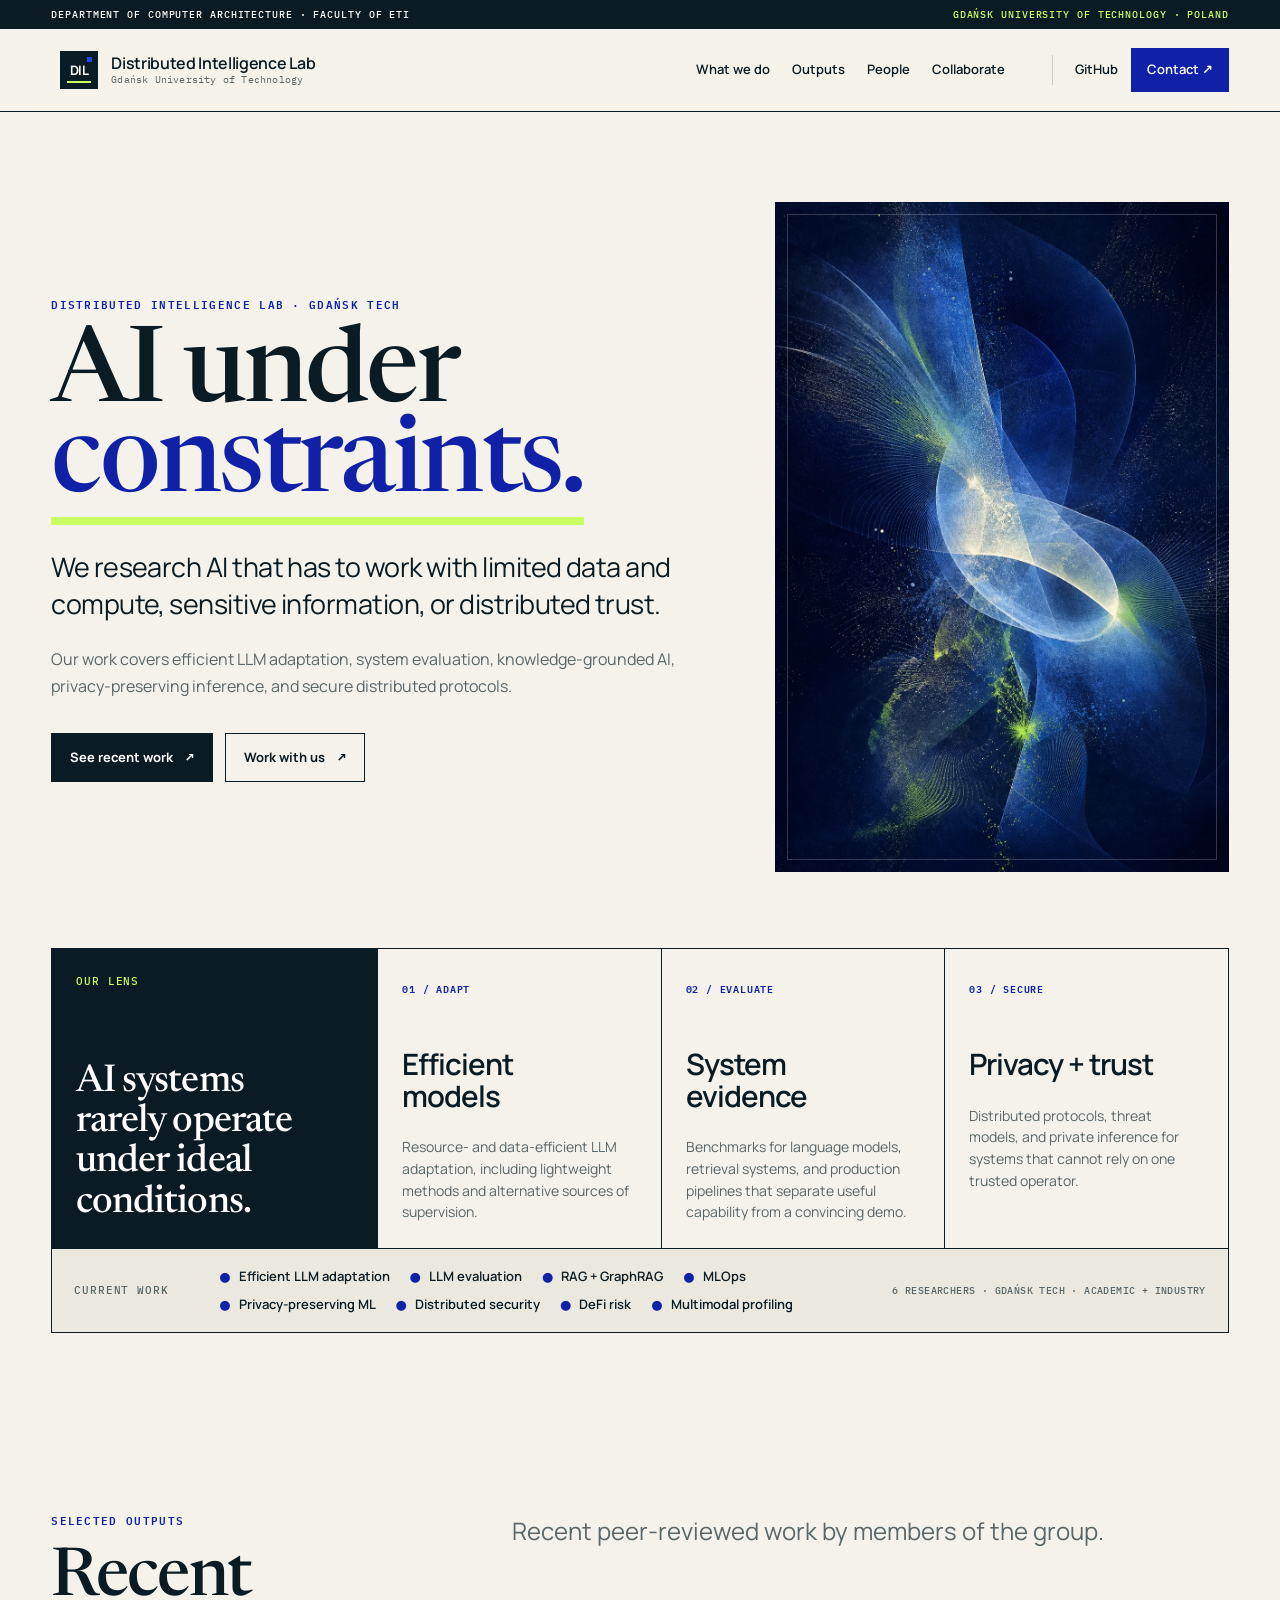
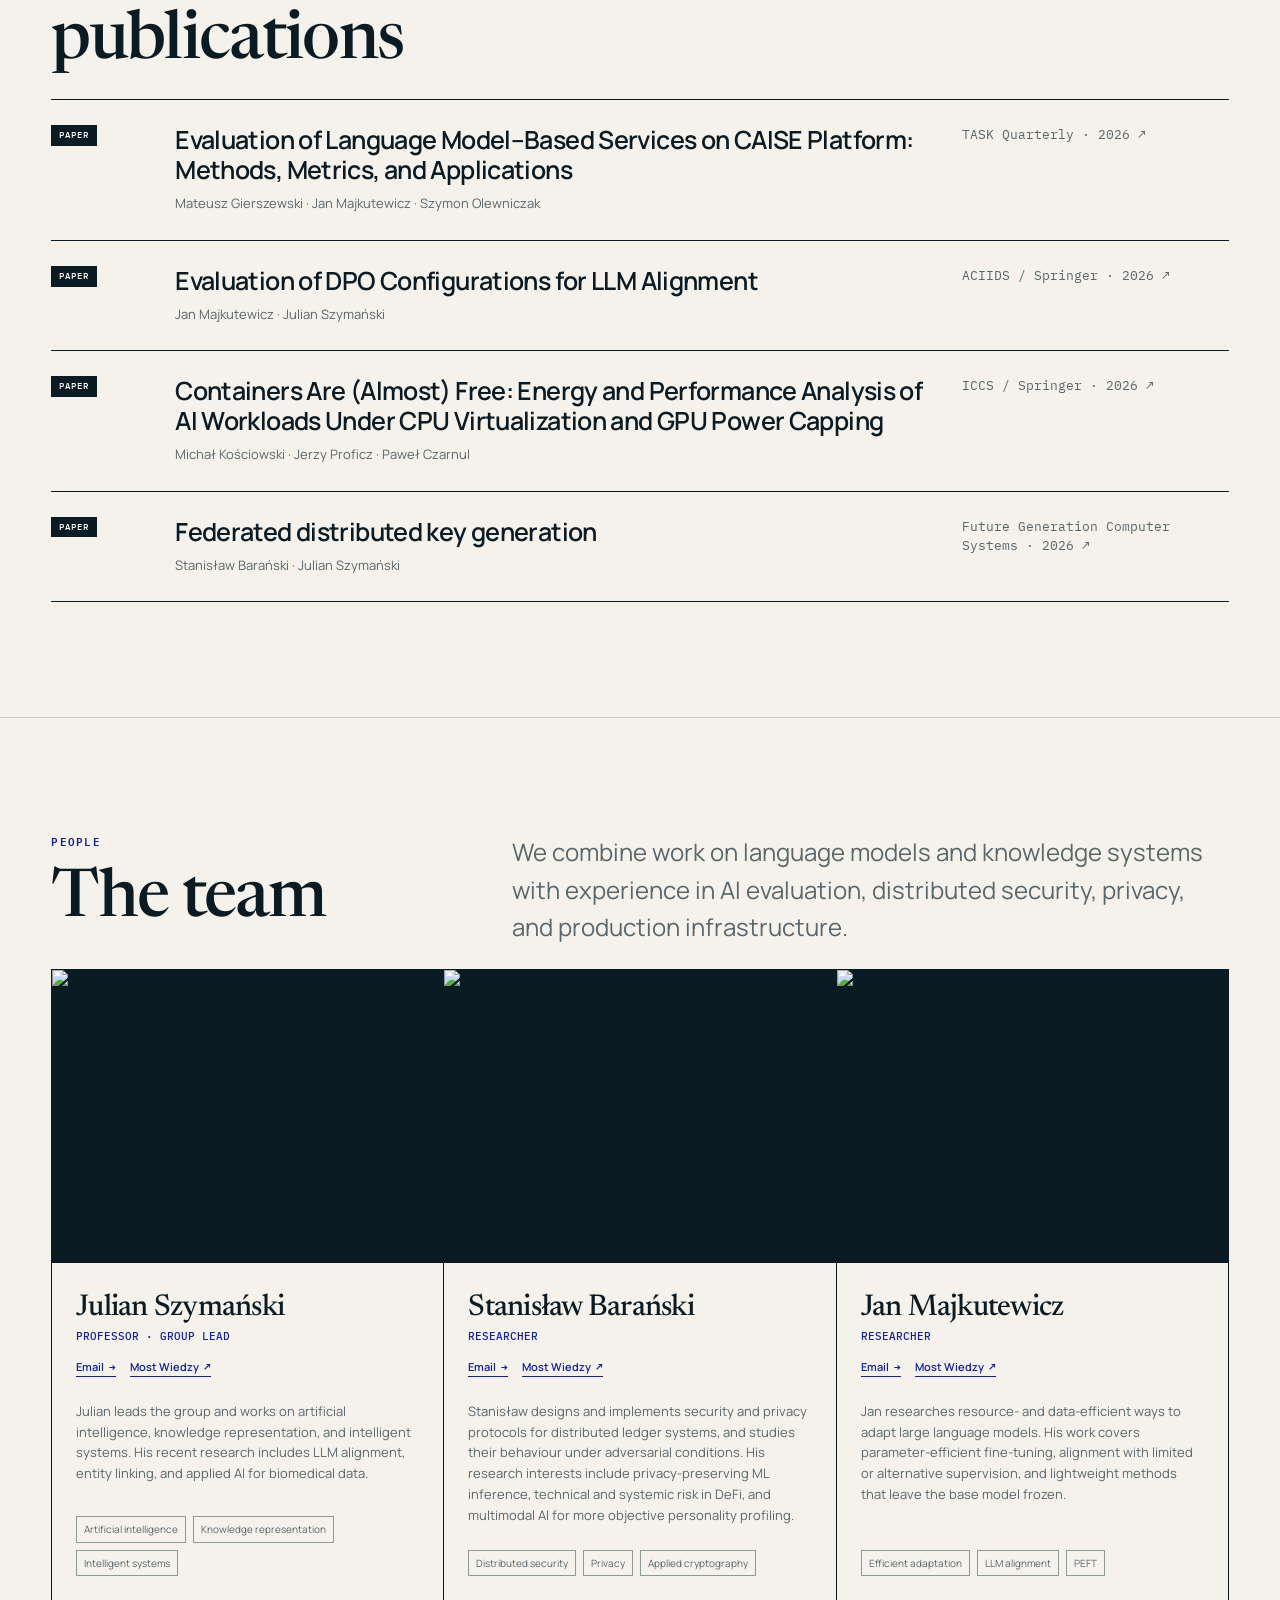
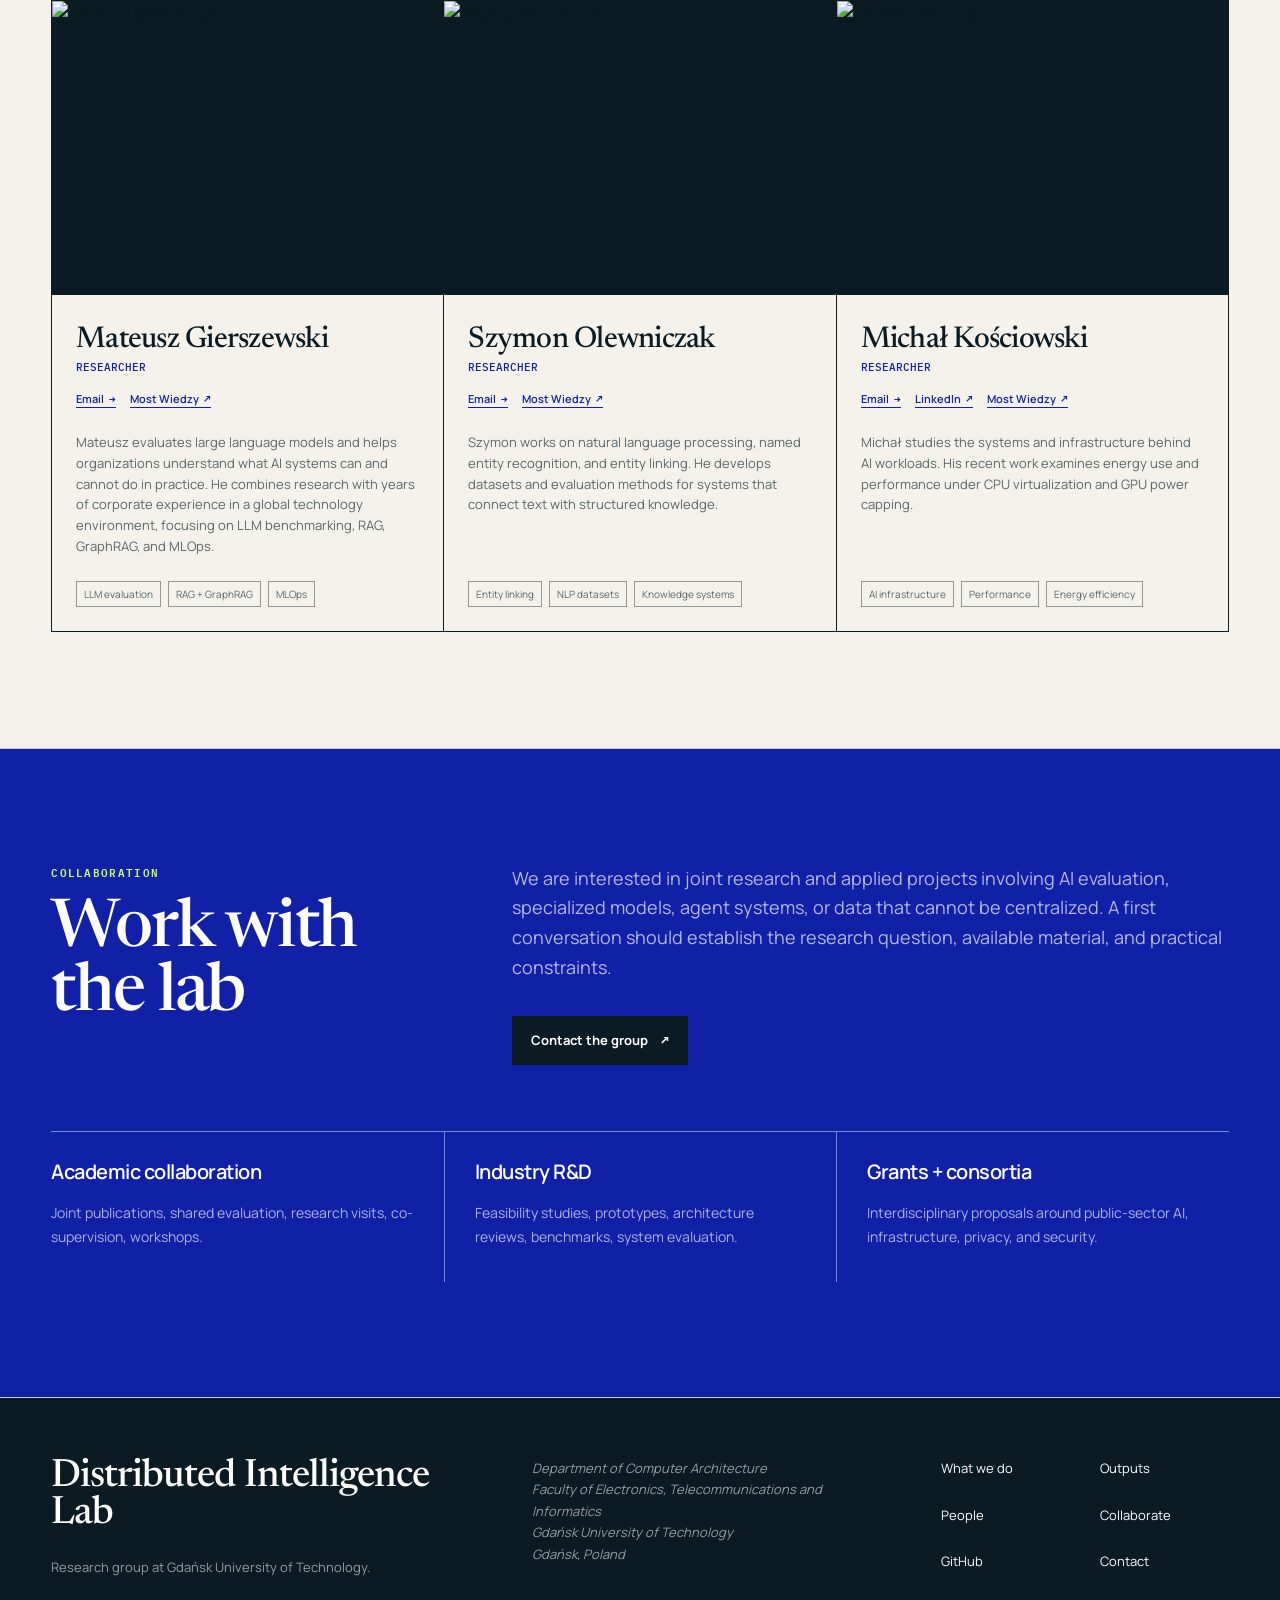
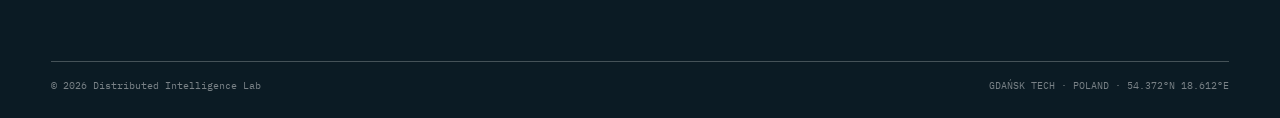
==== commit 3cc1d55e: "Refine team profile copy" ====
--- a/index.html
+++ b/index.html
@@ -71,9 +71,9 @@
       <div class="section-grid" data-reveal><header><p class="eyebrow">People</p><h2>The team</h2></header><p class="lead">We combine work on language models and knowledge systems with experience in AI evaluation, distributed security, privacy, and production infrastructure.</p></div>
       <div class="people-grid" data-reveal>
         <article class="person"><div class="person-art"><img class="person-photo" src="https://julian.eti.pg.gda.pl/images/js2.JPG" alt="Julian Szymański" loading="lazy" decoding="async"></div><h3>Julian Szymański</h3><p class="role">Professor · Group Lead</p><div class="person-links"><a href="mailto:julian.szymanski@eti.pg.gda.pl">Email</a><a href="https://mostwiedzy.pl/pl/julian-szymanski,14636-1" target="_blank" rel="noopener">Most Wiedzy</a></div><p class="person-bio">Julian leads the group and works on artificial intelligence, knowledge representation, and intelligent systems. His recent research includes LLM alignment, entity linking, and applied AI for biomedical data.</p><ul class="tags"><li>Artificial intelligence</li><li>Knowledge representation</li><li>Intelligent systems</li></ul></article>
-        <article class="person"><div class="person-art"><img class="person-photo" src="https://stan.bar/avatar.jpg" alt="Stanisław Barański" loading="lazy" decoding="async"></div><h3>Stanisław Barański</h3><p class="role">Researcher</p><div class="person-links"><a href="mailto:stanislaw.baranski@pg.edu.pl">Email</a><a href="https://mostwiedzy.pl/pl/stanislaw-baranski,1027556-1" target="_blank" rel="noopener">Most Wiedzy</a></div><p class="person-bio">Stanisław designs and implements security and privacy protocols for distributed ledger systems, and studies their behaviour under adversarial conditions. His research interests include private ML inference, technical and systemic risk in DeFi, and multimodal AI for more objective personality profiling.</p><ul class="tags"><li>Distributed security</li><li>Privacy</li><li>Applied cryptography</li></ul></article>
+        <article class="person"><div class="person-art"><img class="person-photo" src="https://stan.bar/avatar.jpg" alt="Stanisław Barański" loading="lazy" decoding="async"></div><h3>Stanisław Barański</h3><p class="role">Researcher</p><div class="person-links"><a href="mailto:stanislaw.baranski@pg.edu.pl">Email</a><a href="https://mostwiedzy.pl/pl/stanislaw-baranski,1027556-1" target="_blank" rel="noopener">Most Wiedzy</a></div><p class="person-bio">Stanisław designs and implements security and privacy protocols for distributed ledger systems, and studies their behaviour under adversarial conditions. His research interests include privacy-preserving ML inference, technical and systemic risk in DeFi, and multimodal AI for more objective personality profiling.</p><ul class="tags"><li>Distributed security</li><li>Privacy</li><li>Applied cryptography</li></ul></article>
         <article class="person"><div class="person-art"><img class="person-photo" src="https://podyplomowe.zie.pg.edu.pl/wp-content/uploads/2021/10/1695669846151.jpg" alt="Jan Majkutewicz" loading="lazy" decoding="async"></div><h3>Jan Majkutewicz</h3><p class="role">Researcher</p><div class="person-links"><a href="mailto:jan.majkutewicz@pg.edu.pl">Email</a><a href="https://mostwiedzy.pl/pl/jan-majkutewicz,966564-1" target="_blank" rel="noopener">Most Wiedzy</a></div><p class="person-bio">Jan researches resource- and data-efficient ways to adapt large language models. His work covers parameter-efficient fine-tuning, alignment with limited or alternative supervision, and lightweight methods that leave the base model frozen.</p><ul class="tags"><li>Efficient adaptation</li><li>LLM alignment</li><li>PEFT</li></ul></article>
-        <article class="person"><div class="person-art"><img class="person-photo" src="https://z3x.io/media/mateusz_gierszewski.jpg" alt="Mateusz Gierszewski" loading="lazy" decoding="async"></div><h3>Mateusz Gierszewski</h3><p class="role">Researcher</p><div class="person-links"><a href="mailto:mateusz.gierszewski@pg.edu.pl">Email</a><a href="https://mostwiedzy.pl/pl/mateusz-gierszewski,1120440-1" target="_blank" rel="noopener">Most Wiedzy</a></div><p class="person-bio">Mateusz evaluates large language models and helps organizations understand what AI systems can and cannot do in practice. He combines research with years of experience in global technology companies, focusing on LLM benchmarking, RAG, GraphRAG, and MLOps.</p><ul class="tags"><li>LLM evaluation</li><li>RAG + GraphRAG</li><li>MLOps</li></ul></article>
+        <article class="person"><div class="person-art"><img class="person-photo" src="https://z3x.io/media/mateusz_gierszewski.jpg" alt="Mateusz Gierszewski" loading="lazy" decoding="async"></div><h3>Mateusz Gierszewski</h3><p class="role">Researcher</p><div class="person-links"><a href="mailto:mateusz.gierszewski@pg.edu.pl">Email</a><a href="https://mostwiedzy.pl/pl/mateusz-gierszewski,1120440-1" target="_blank" rel="noopener">Most Wiedzy</a></div><p class="person-bio">Mateusz evaluates large language models and helps organizations understand what AI systems can and cannot do in practice. He combines research with years of corporate experience in a global technology environment, focusing on LLM benchmarking, RAG, GraphRAG, and MLOps.</p><ul class="tags"><li>LLM evaluation</li><li>RAG + GraphRAG</li><li>MLOps</li></ul></article>
         <article class="person"><div class="person-art"><img class="person-photo" src="https://mostwiedzy.pl/assets/Szymon-Olewniczak,902337-1/photo.png" alt="Szymon Olewniczak" loading="lazy" decoding="async"></div><h3>Szymon Olewniczak</h3><p class="role">Researcher</p><div class="person-links"><a href="mailto:szymon.olewniczak@pg.edu.pl">Email</a><a href="https://mostwiedzy.pl/pl/szymon-olewniczak,902337-1" target="_blank" rel="noopener">Most Wiedzy</a></div><p class="person-bio">Szymon works on natural language processing, named entity recognition, and entity linking. He develops datasets and evaluation methods for systems that connect text with structured knowledge.</p><ul class="tags"><li>Entity linking</li><li>NLP datasets</li><li>Knowledge systems</li></ul></article>
         <article class="person"><div class="person-art"><img class="person-photo" src="https://mostwiedzy.pl/assets/Micha%C5%82-Ko%C5%9Bciowski,145365-1/photo.png" alt="Michał Kościowski" loading="lazy" decoding="async"></div><h3>Michał Kościowski</h3><p class="role">Researcher</p><div class="person-links"><a href="mailto:michal.kosciowski@pg.edu.pl">Email</a><a href="https://www.linkedin.com/in/michal-kosciowski-84b4bb27/" target="_blank" rel="noopener">LinkedIn</a><a href="https://mostwiedzy.pl/pl/michal-kosciowski,145365-1" target="_blank" rel="noopener">Most Wiedzy</a></div><p class="person-bio">Michał studies the systems and infrastructure behind AI workloads. His recent work examines energy use and performance under CPU virtualization and GPU power capping.</p><ul class="tags"><li>AI infrastructure</li><li>Performance</li><li>Energy efficiency</li></ul></article>
       </div>
